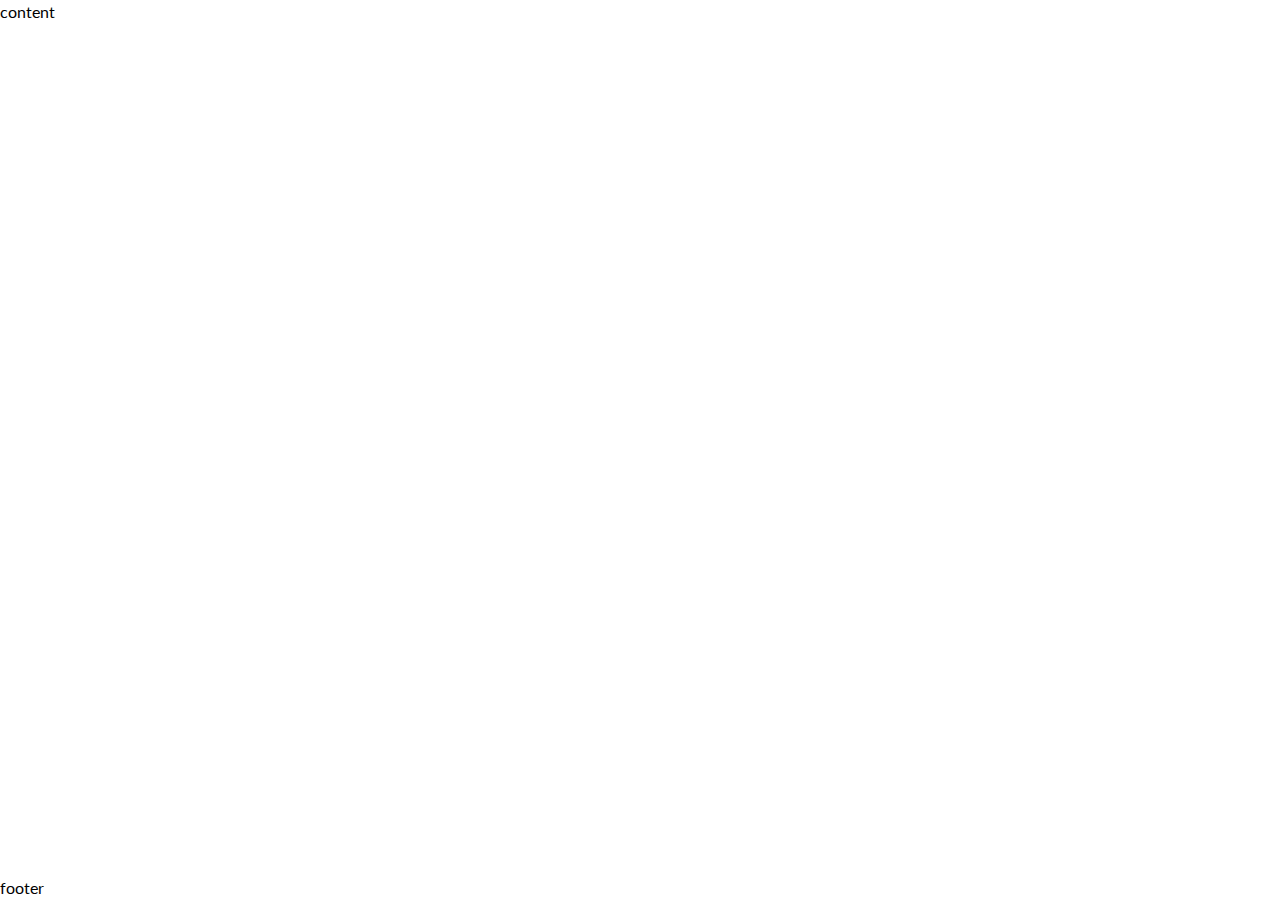
==== index.html @ 73feb109 "The basic structure of the project has been created" ====
<!DOCTYPE html>
<html lang="uk">

<head>
	<meta charset="UTF-8">
	<meta http-equiv="X-UA-Compatible" content="IE=edge">
	<meta name="viewport" content="width=device-width, initial-scale=1.0">
	<link rel="stylesheet" href="css/style.css">
	<title>MykhailoYakovenko</title>
</head>

<body>
	<div class="wrapper">
		<div class="content">
			content
		</div>
		<div class="footer">
			footer
		</div>
	</div>

	<script src="js/jquery-3.6.4.min.js"></script>
	<script src="js/app.js"></script>
</body>

</html>
---- css/style.css ----
@import url(fonts.css);

/* -- Base styles----------------------------- */
:root {
	--color-base-color-balck-50: #f3f3f3;
	--color-base-color-balck-100: #dddddd;
	--color-base-color-balck-200: #c6c6c6;
	--color-base-color-balck-300: #b0b0b0;
	--color-base-color-balck-400: #9b9b9b;
	--color-base-color-balck-500: #868686;
	--color-base-color-balck-600: #727272;
	--color-base-color-balck-700: #5e5e5e;
	--color-base-color-balck-900: #393939;
	--color-base-color-balck-800: #4b4b4b;
	--color-base-color-balck-source: #000000;
	--color-base-color-graphite-source: #252d38;
	--color-base-color-graphite-50: #f2f4f5;
	--color-base-color-graphite-100: #dadde2;
	--color-base-color-graphite-200: #c2c7cf;
	--color-base-color-graphite-300: #aab1bc;
	--color-base-color-graphite-400: #949ca8;
	--color-base-color-graphite-500: #7e8794;
	--color-base-color-graphite-600: #6a737f;
	--color-base-color-graphite-700: #575f6b;
	--color-base-color-graphite-800: #454c56;
	--color-base-color-graphite-900: #343a41;
	--color-base-color-light-orange-source: #e37119;
	--color-base-color-light-orange-50: #fff0e5;
	--color-base-color-light-orange-100: #ffd2b2;
	--color-base-color-light-orange-200: #ffb583;
	--color-base-color-light-orange-300: #f99959;
	--color-base-color-light-orange-400: #ea7f33;
	--color-base-color-light-orange-500: #d5670e;
	--color-base-color-light-orange-600: #bd5200;
	--color-base-color-light-orange-700: #a24000;
	--color-base-color-light-orange-800: #843100;
	--color-base-color-light-orange-900: #662500;
	--color-base-color-orange-source: #cb4c21;
	--color-base-color-orange-50: #ffefe8;
	--color-base-color-orange-100: #ffd0bb;
	--color-base-color-orange-200: #ffb192;
	--color-base-color-orange-300: #ff946d;
	--color-base-color-orange-400: #f2784d;
	--color-base-color-orange-500: #de5e33;
	--color-base-color-orange-600: #c6481e;
	--color-base-color-orange-700: #aa360e;
	--color-base-color-orange-800: #8c2806;
	--color-base-color-orange-900: #6b1e03;
	--color-base-color-white-source: #ffffff;
	--color-base-color-white-50: #f3f3f3;
	--color-base-color-white-100: #dddddd;
	--color-base-color-white-200: #c6c6c6;
	--color-base-color-white-300: #b0b0b0;
	--color-base-color-white-400: #9b9b9b;
	--color-base-color-white-500: #868686;
	--color-base-color-white-600: #727272;
	--color-base-color-white-700: #5e5e5e;
	--color-base-color-white-800: #4b4b4b;
	--color-base-color-white-900: #393939;
}

*,
*::before,
*::after {
	padding: 0;
	margin: 0;
	border: 0;
	box-sizing: border-box;
}

a {
	text-decoration: none;
}

ul,

ol,
li {
	list-style: none;
}

img {
	vertical-align: top;
}

h1,
h2,
h3,
h4,
h5,
h6 {
	font-size: inherit;
	font-weight: inherit;
}

html,
body {
	height: 100%;
	font-family: 'Lato', sans-serif;
	font-size: 16px;
	font-weight: 400;
	line-height: 24px;
}


.wrapper {
	min-height: 100%;
	overflow: hidden;
	display: flex;
	flex-direction: column;
}

.content {
	position: relative;
	flex: 1 1 auto;
	width: 100%;
	height: 100%;
}

.container {
	width: 100%;
	max-width: 1200px;
	padding: 0 42px;
	margin: 0 auto;
}

.logo {
	display: block;
	width: fit-content;
}
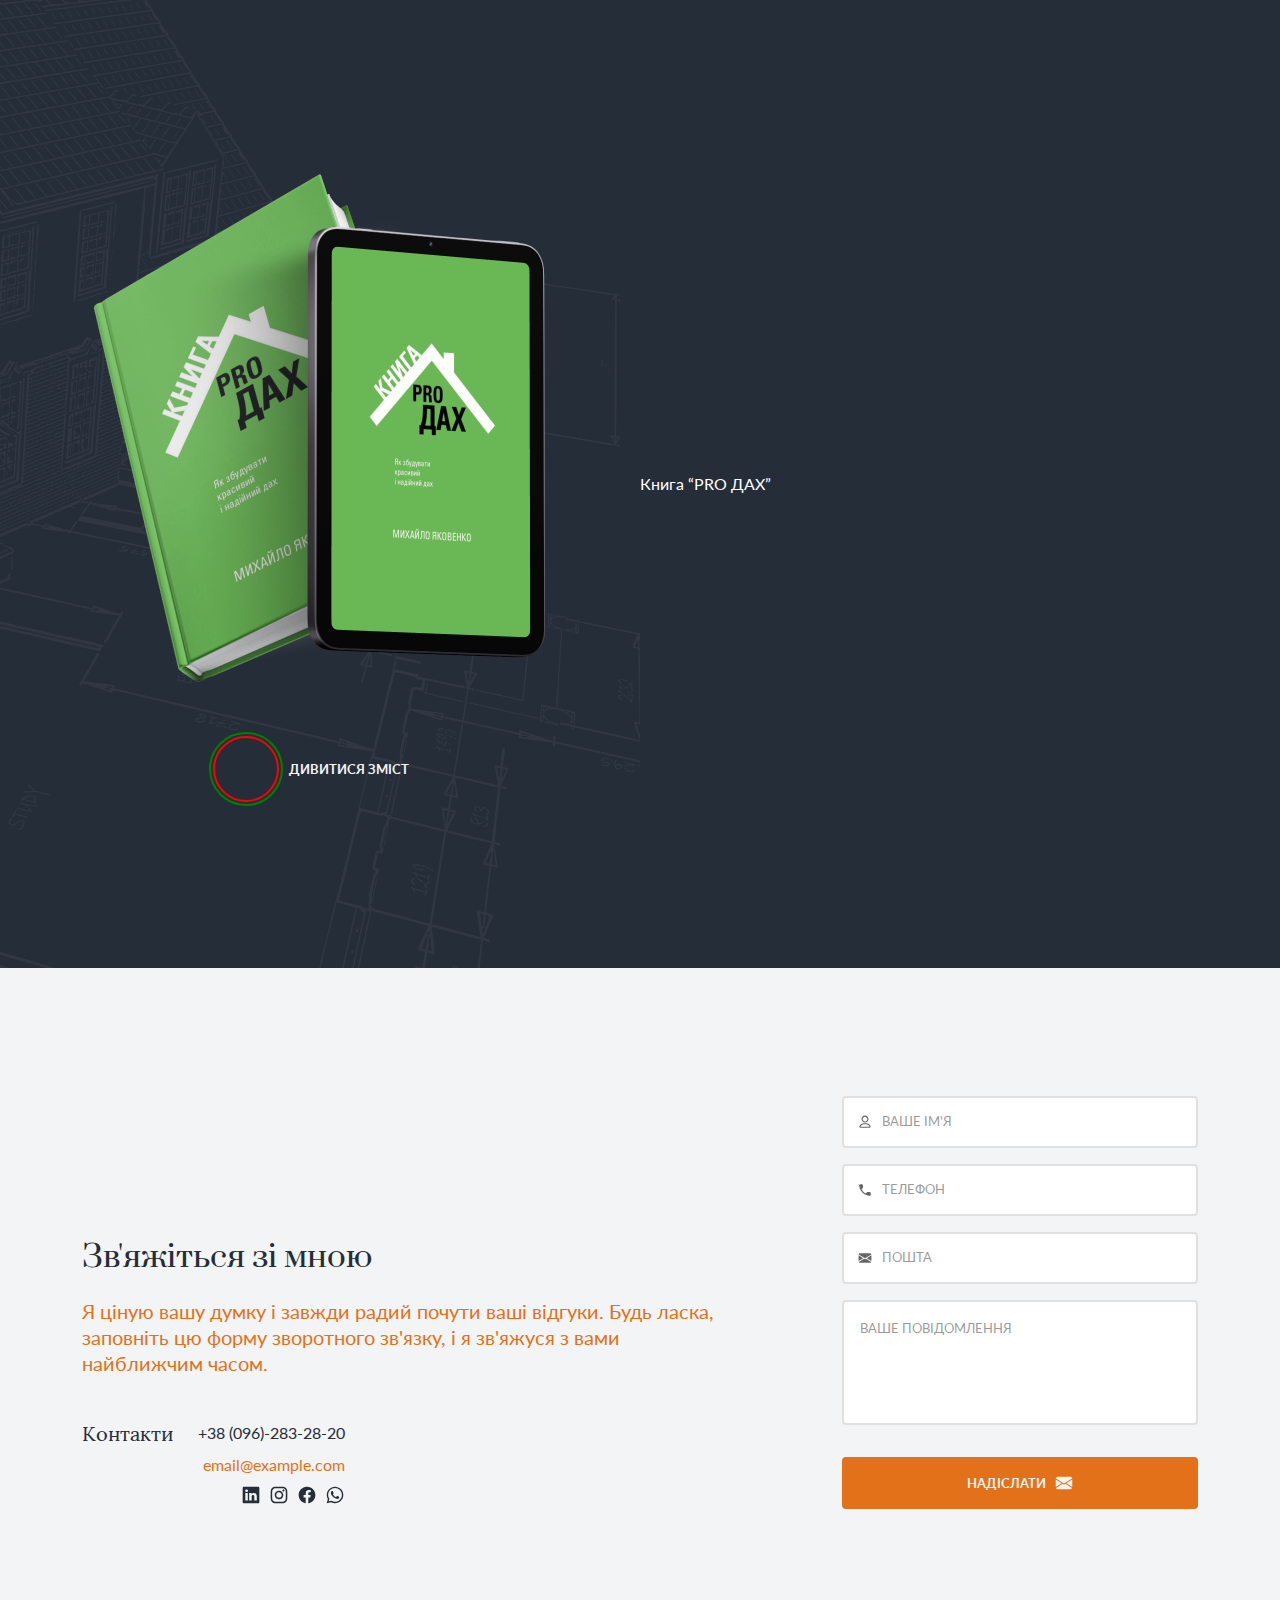
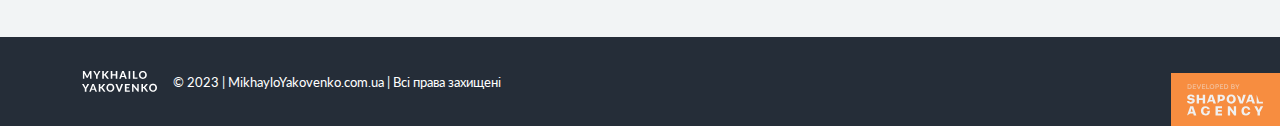
==== commit 8d474125: "update" ====
--- a/index.html
+++ b/index.html
@@ -12,14 +12,156 @@
 <body>
 	<div class="wrapper">
 		<div class="content">
-			content
+			<main>
+				<!-- <section class="section-showcase showcase">
+					<div class="showcase__container container">
+						<div class="showcase__left-column">
+							<div class="showcase__image-holder">
+								<img src="img/showcase-img.png" alt="image">
+							</div>
+							<a class="showcase__btn" href="#">
+								<lord-icon class="lord-icon-outline" src="https://cdn.lordicon.com/kipaqhoz.json" trigger="loop"
+									state="morph" delay="2000" colors="primary:#fff" style="width:30px;height:30px">
+								</lord-icon>
+								ДИВИТИСЯ ЗМІСТ
+							</a>
+							<img src="img/1221.gif" width="30" height="30" alt="">
+						</div>
+						<div class="showcase__right-column">2</div>
+					</div>
+				</section> -->
+				<section class="section-showcase showcase">
+					<div class="showcase__container">
+						<div class="showcase__left-column">
+							<div class="showcase__image-holder">
+								<img src="img/showcase-img.png" alt="image">
+							</div>
+							<script src="https://cdn.lordicon.com/bhenfmcm.js"></script>
+							<lord-icon src="https://cdn.lordicon.com/kipaqhoz.json" trigger="loop" colors="primary:#ffffff"
+								style="width:30px;height:30px">
+							</lord-icon>
+							<a class="showcase__btn" href="#">
+								<lord-icon class="lord-icon-outline" src="https://cdn.lordicon.com/kipaqhoz.json" trigger="loop"
+									state="morph" delay="2000" colors="primary:#fff" style="width:30px;height:30px">
+								</lord-icon>
+								ДИВИТИСЯ ЗМІСТ
+							</a>
+						</div>
+						<div class="showcase__right-column">Книга “PRO ДАХ”</div>
+					</div>
+				</section>
+				<section class="section-contacts contacts">
+					<div class="contacts__container container">
+						<div class="contacts__left-column">
+							<h2 class="contacts__title">Зв'яжіться зі мною</h2>
+							<p class="contacts__text">Я ціную вашу думку і завжди радий почути ваші відгуки. Будь ласка,
+								заповніть цю форму зворотного зв'язку, і я зв'яжуся з вами найближчим часом.</p>
+							<div class="contacts__footer contacts-footer">
+								<div class="contacts-footer__left-column">
+									<p>Контакти</p>
+								</div>
+								<div class="contacts-footer__right-column">
+									<a class="contacts-footer__phone" href="tel:+380962832820">+38 (096)-283-28-20</a>
+									<a class="contacts-footer__email" href="mailto:email@example.com">email@example.com</a>
+									<div class="contacts-footer__social social">
+										<div class="social__item">
+											<a href="#"><img src="img/icons/linkedin.svg" width="20" height="20" alt="icon"></a>
+										</div>
+										<div class="social__item">
+											<a href="#"><img src="img/icons/instagram.svg" width="20" height="20" alt="icon"></a>
+										</div>
+										<div class="social__item">
+											<a href="#"><img src="img/icons/facebook.svg" width="20" height="20" alt="icon"></a>
+										</div>
+										<div class="social__item">
+											<a href="#"><img src="img/icons/whatsapp.svg" width="20" height="20" alt="icon"></a>
+										</div>
+									</div>
+								</div>
+							</div>
+						</div>
+						<div class="contacts__right-column">
+							<form action="#">
+								<div class="input-holder input-holder--name">
+									<input type="text" placeholder="ВАШЕ ІМ'Я" id="firstName" name="firstName">
+								</div>
+								<div class="input-holder input-holder--phone">
+									<input type="tel" placeholder="ТЕЛЕФОН" id="phoneNumber" name="phoneNumber">
+								</div>
+								<div class="input-holder input-holder--email">
+									<input type="email" placeholder="ПОШТА" name="email">
+								</div>
+								<textarea placeholder="ВАШЕ ПОВІДОМЛЕННЯ"></textarea>
+								<button class="btn-full" type="submit">НАДІСЛАТИ</button>
+							</form>
+						</div>
+					</div>
+				</section>
+			</main>
 		</div>
-		<div class="footer">
-			footer
-		</div>
+		<!-- Footer section -->
+		<section class="section-footer footer">
+			<div class="footer__container container">
+				<div class="footer__logo">
+					<svg width="150" height="50" viewBox="0 0 150 50" fill="none" xmlns="http://www.w3.org/2000/svg">
+						<path
+							d="M18.9075 4.17082V19.662H16.0783V10.1495C16.0783 9.95021 16.0819 9.73669 16.089 9.50893C16.1033 9.28117 16.1246 9.04985 16.1531 8.81497L11.7225 17.2172C11.4805 17.6798 11.1068 17.9111 10.6015 17.9111H10.1531C9.90395 17.9111 9.68331 17.8542 9.49113 17.7403C9.29896 17.6193 9.14594 17.4449 9.03206 17.2172L4.58009 8.78294C4.60144 9.03206 4.61923 9.27405 4.63347 9.50893C4.6477 9.73669 4.65482 9.95021 4.65482 10.1495V19.662H1.82563V4.17082H4.2598C4.39503 4.17082 4.51603 4.17438 4.62279 4.1815C4.72955 4.18861 4.82208 4.20997 4.90037 4.24555C4.98578 4.27402 5.06052 4.32385 5.12457 4.39502C5.19575 4.45908 5.26336 4.5516 5.32742 4.6726L9.66195 12.936C9.79719 13.1851 9.92174 13.4413 10.0356 13.7047C10.1566 13.968 10.2705 14.2385 10.3773 14.5161C10.484 14.2314 10.5943 13.9538 10.7082 13.6833C10.8292 13.4129 10.9573 13.1531 11.0926 12.904L15.3951 4.6726C15.4591 4.5516 15.5267 4.45908 15.5979 4.39502C15.6691 4.32385 15.7438 4.27402 15.8221 4.24555C15.9075 4.20997 16.0001 4.18861 16.0997 4.1815C16.2065 4.17438 16.331 4.17082 16.4734 4.17082H18.9075Z"
+							fill="white" />
+						<path
+							d="M31.2742 13.7047V19.662H28.0714V13.7047L22.445 4.17082H25.2635C25.5411 4.17082 25.7618 4.23844 25.9255 4.37367C26.0963 4.50178 26.2315 4.66904 26.3312 4.87545L28.8721 9.75448C29.0429 10.0819 29.1959 10.3879 29.3312 10.6726C29.4735 10.9573 29.5981 11.242 29.7048 11.5267C29.8045 11.242 29.9184 10.9573 30.0465 10.6726C30.1817 10.3808 30.3312 10.0748 30.4949 9.75448L33.0145 4.87545C33.0999 4.70463 33.228 4.54449 33.3988 4.39502C33.5696 4.24555 33.7903 4.17082 34.0607 4.17082H36.9006L31.2742 13.7047Z"
+							fill="white" />
+						<path
+							d="M43.663 10.5659H44.2929C44.8195 10.5659 45.2003 10.4022 45.4352 10.0748L49.3534 4.83275C49.5384 4.58363 49.7413 4.41281 49.9619 4.32029C50.1826 4.22064 50.453 4.17082 50.7733 4.17082H53.5491L48.6167 10.5232C48.2964 10.936 47.9655 11.2314 47.6238 11.4093C47.8729 11.5089 48.0971 11.6406 48.2964 11.8043C48.4957 11.9609 48.6879 12.1709 48.8729 12.4342L53.9335 19.662H51.0829C50.8979 19.662 50.7377 19.6478 50.6025 19.6193C50.4744 19.5908 50.3605 19.5517 50.2608 19.5019C50.1612 19.452 50.0758 19.3915 50.0046 19.3204C49.9334 19.2421 49.8658 19.1531 49.8018 19.0535L45.8195 13.4805C45.6843 13.2883 45.5242 13.1531 45.3391 13.0748C45.1541 12.9894 44.8943 12.9467 44.5598 12.9467H43.663V19.662H40.4601V4.17082H43.663V10.5659Z"
+							fill="white" />
+						<path
+							d="M70.7124 4.17082V19.662H67.4882V12.9894H60.6661V19.662H57.4419V4.17082H60.6661V10.7474H67.4882V4.17082H70.7124Z"
+							fill="white" />
+						<path
+							d="M84.2699 13.7794L82.5937 9.03917C82.494 8.79006 82.3873 8.49825 82.2734 8.16372C82.1666 7.8292 82.0634 7.46621 81.9638 7.07475C81.8642 7.47333 81.7574 7.84344 81.6435 8.18508C81.5368 8.5196 81.4335 8.81142 81.3339 9.06053L79.6684 13.7794H84.2699ZM89.6507 19.662H87.1631C86.8855 19.662 86.6578 19.5979 86.4798 19.4698C86.309 19.3346 86.1809 19.1638 86.0955 18.9574L85.0492 16.0001H78.8784L77.8321 18.9574C77.7609 19.1353 77.6364 19.299 77.4585 19.4485C77.2805 19.5908 77.0563 19.662 76.7858 19.662H74.2769L80.3303 4.17082H83.6079L89.6507 19.662Z"
+							fill="white" />
+						<path d="M96.4439 19.662H93.2197V4.17082H96.4439V19.662Z" fill="white" />
+						<path d="M111.011 17.057V19.662H101.819V4.17082H105.022V17.057H111.011Z" fill="white" />
+						<path
+							d="M129.598 11.9111C129.598 13.0428 129.406 14.0926 129.022 15.0606C128.645 16.0285 128.107 16.8648 127.41 17.5695C126.719 18.2741 125.887 18.8293 124.912 19.235C123.937 19.6335 122.855 19.8328 121.666 19.8328C120.477 19.8328 119.396 19.6335 118.42 19.235C117.445 18.8293 116.609 18.2741 115.912 17.5695C115.214 16.8648 114.673 16.0285 114.289 15.0606C113.912 14.0926 113.723 13.0428 113.723 11.9111C113.723 10.7794 113.912 9.73313 114.289 8.77227C114.673 7.80429 115.214 6.96799 115.912 6.26336C116.609 5.55873 117.445 5.00712 118.42 4.60854C119.396 4.20285 120.477 4 121.666 4C122.855 4 123.937 4.20285 124.912 4.60854C125.887 5.00712 126.719 5.56229 127.41 6.27403C128.107 6.97866 128.645 7.81497 129.022 8.78294C129.406 9.7438 129.598 10.7865 129.598 11.9111ZM126.321 11.9111C126.321 11.0997 126.214 10.3737 126.001 9.73313C125.787 9.08544 125.477 8.53739 125.072 8.08899C124.673 7.63347 124.186 7.28827 123.609 7.0534C123.04 6.8114 122.392 6.69041 121.666 6.69041C120.94 6.69041 120.289 6.8114 119.712 7.0534C119.136 7.28827 118.645 7.63347 118.239 8.08899C117.84 8.53739 117.534 9.08544 117.321 9.73313C117.107 10.3737 117.001 11.0997 117.001 11.9111C117.001 12.7296 117.107 13.4627 117.321 14.1104C117.534 14.7509 117.84 15.2954 118.239 15.7438C118.645 16.1922 119.136 16.5374 119.712 16.7794C120.289 17.0143 120.94 17.1317 121.666 17.1317C122.392 17.1317 123.04 17.0143 123.609 16.7794C124.186 16.5374 124.673 16.1922 125.072 15.7438C125.477 15.2954 125.787 14.7509 126.001 14.1104C126.214 13.4627 126.321 12.7296 126.321 11.9111Z"
+							fill="white" />
+						<path
+							d="M8.82921 39.3276V45.2849H5.62635V39.3276L0 29.7937H2.81851C3.0961 29.7937 3.31674 29.8614 3.48044 29.9966C3.65126 30.1247 3.78649 30.292 3.88613 30.4984L6.42707 35.3774C6.59789 35.7048 6.75091 36.0108 6.88614 36.2956C7.02849 36.5802 7.15305 36.865 7.25981 37.1497C7.35946 36.865 7.47333 36.5802 7.60145 36.2956C7.73668 36.0037 7.88615 35.6977 8.04985 35.3774L10.5694 30.4984C10.6548 30.3275 10.783 30.1674 10.9538 30.0179C11.1246 29.8685 11.3452 29.7937 11.6157 29.7937H14.4556L8.82921 39.3276Z"
+							fill="white" />
+						<path
+							d="M24.5457 39.4023L22.8696 34.6621C22.7699 34.413 22.6632 34.1212 22.5493 33.7866C22.4425 33.4521 22.3393 33.0891 22.2397 32.6977C22.14 33.0962 22.0333 33.4664 21.9194 33.808C21.8126 34.1425 21.7094 34.4343 21.6098 34.6834L19.9443 39.4023H24.5457ZM29.9265 45.2849H27.439C27.1614 45.2849 26.9336 45.2209 26.7557 45.0928C26.5849 44.9575 26.4568 44.7867 26.3714 44.5803L25.3251 41.623H19.1543L18.108 44.5803C18.0368 44.7582 17.9123 44.9219 17.7343 45.0714C17.5564 45.2137 17.3322 45.2849 17.0617 45.2849H14.5528L20.6062 29.7937H23.8838L29.9265 45.2849Z"
+							fill="white" />
+						<path
+							d="M36.6984 36.1888H37.3283C37.855 36.1888 38.2358 36.0251 38.4707 35.6977L42.3888 30.4557C42.5739 30.2065 42.7767 30.0357 42.9974 29.9432C43.218 29.8436 43.4885 29.7937 43.8088 29.7937H46.5846L41.6522 36.1461C41.3319 36.5589 41.0009 36.8543 40.6593 37.0322C40.9084 37.1319 41.1326 37.2635 41.3319 37.4272C41.5312 37.5838 41.7233 37.7938 41.9084 38.0571L46.9689 45.2849H44.1184C43.9333 45.2849 43.7732 45.2707 43.6379 45.2422C43.5098 45.2137 43.3959 45.1746 43.2963 45.1248C43.1967 45.075 43.1112 45.0145 43.0401 44.9433C42.9689 44.865 42.9013 44.776 42.8372 44.6764L38.855 39.1034C38.7198 38.9112 38.5596 38.776 38.3746 38.6977C38.1895 38.6123 37.9297 38.5696 37.5952 38.5696H36.6984V45.2849H33.4956V29.7937H36.6984V36.1888Z"
+							fill="white" />
+						<path
+							d="M64.6947 37.534C64.6947 38.6657 64.5025 39.7155 64.1182 40.6835C63.741 41.6515 63.2036 42.4878 62.5061 43.1924C61.8157 43.897 60.983 44.4522 60.0079 44.8579C59.0328 45.2565 57.9509 45.4557 56.7623 45.4557C55.5737 45.4557 54.4918 45.2565 53.5167 44.8579C52.5417 44.4522 51.7054 43.897 51.0078 43.1924C50.3103 42.4878 49.7694 41.6515 49.3851 40.6835C49.0078 39.7155 48.8192 38.6657 48.8192 37.534C48.8192 36.4023 49.0078 35.356 49.3851 34.3952C49.7694 33.4272 50.3103 32.5909 51.0078 31.8863C51.7054 31.1816 52.5417 30.63 53.5167 30.2315C54.4918 29.8258 55.5737 29.6229 56.7623 29.6229C57.9509 29.6229 59.0328 29.8258 60.0079 30.2315C60.983 30.63 61.8157 31.1852 62.5061 31.8969C63.2036 32.6016 63.741 33.4379 64.1182 34.4059C64.5025 35.3667 64.6947 36.4094 64.6947 37.534ZM61.4171 37.534C61.4171 36.7226 61.3104 35.9966 61.0968 35.356C60.8833 34.7084 60.5737 34.1603 60.168 33.7119C59.7694 33.2564 59.2819 32.9112 58.7054 32.6763C58.136 32.4343 57.4883 32.3133 56.7623 32.3133C56.0363 32.3133 55.3851 32.4343 54.8086 32.6763C54.2321 32.9112 53.7409 33.2564 53.3353 33.7119C52.9367 34.1603 52.6306 34.7084 52.4171 35.356C52.2036 35.9966 52.0968 36.7226 52.0968 37.534C52.0968 38.3525 52.2036 39.0856 52.4171 39.7333C52.6306 40.3739 52.9367 40.9184 53.3353 41.3668C53.7409 41.8152 54.2321 42.1604 54.8086 42.4023C55.3851 42.6372 56.0363 42.7547 56.7623 42.7547C57.4883 42.7547 58.136 42.6372 58.7054 42.4023C59.2819 42.1604 59.7694 41.8152 60.168 41.3668C60.5737 40.9184 60.8833 40.3739 61.0968 39.7333C61.3104 39.0856 61.4171 38.3525 61.4171 37.534Z"
+							fill="white" />
+						<path
+							d="M82.1857 29.7937L75.9508 45.2849H73.0468L66.8119 29.7937H69.3956C69.6732 29.7937 69.8974 29.8614 70.0682 29.9966C70.2461 30.1247 70.3778 30.292 70.4632 30.4984L73.8155 39.4237C73.9436 39.7582 74.0682 40.1248 74.1892 40.5233C74.3173 40.9148 74.4347 41.3276 74.5415 41.7618C74.634 41.3276 74.7337 40.9148 74.8404 40.5233C74.9543 40.1248 75.0753 39.7582 75.2034 39.4237L78.5344 30.4984C78.6056 30.3204 78.7301 30.1603 78.9081 30.0179C79.0931 29.8685 79.3209 29.7937 79.5913 29.7937H82.1857Z"
+							fill="white" />
+						<path
+							d="M88.9789 32.3026V36.2849H94.1462V38.7084H88.9789V42.776H95.6195V45.2849H85.7547V29.7937H95.6195V32.3026H88.9789Z"
+							fill="white" />
+						<path
+							d="M113.421 29.7937V45.2849H111.767C111.517 45.2849 111.307 45.2458 111.137 45.1675C110.966 45.0821 110.799 44.9397 110.635 44.7404L102.916 34.9183C102.937 35.1674 102.952 35.413 102.959 35.655C102.973 35.897 102.98 36.1212 102.98 36.3276V45.2849H100.151V29.7937H101.838C101.973 29.7937 102.087 29.8009 102.179 29.8151C102.279 29.8222 102.368 29.8471 102.446 29.8898C102.525 29.9254 102.599 29.9752 102.67 30.0393C102.742 30.1033 102.82 30.1888 102.905 30.2955L110.678 40.1603C110.649 39.8899 110.628 39.6301 110.614 39.381C110.599 39.1247 110.592 38.8828 110.592 38.655V29.7937H113.421Z"
+							fill="white" />
+						<path
+							d="M122.004 36.1888H122.634C123.16 36.1888 123.541 36.0251 123.776 35.6977L127.694 30.4557C127.879 30.2065 128.082 30.0357 128.303 29.9432C128.523 29.8436 128.794 29.7937 129.114 29.7937H131.89L126.957 36.1461C126.637 36.5589 126.306 36.8543 125.965 37.0322C126.214 37.1319 126.438 37.2635 126.637 37.4272C126.836 37.5838 127.029 37.7938 127.214 38.0571L132.274 45.2849H129.424C129.239 45.2849 129.078 45.2707 128.943 45.2422C128.815 45.2137 128.701 45.1746 128.602 45.1248C128.502 45.075 128.417 45.0145 128.345 44.9433C128.274 44.865 128.207 44.776 128.143 44.6764L124.16 39.1034C124.025 38.9112 123.865 38.776 123.68 38.6977C123.495 38.6123 123.235 38.5696 122.9 38.5696H122.004V45.2849H118.801V29.7937H122.004V36.1888Z"
+							fill="white" />
+						<path
+							d="M150 37.534C150 38.6657 149.808 39.7155 149.423 40.6835C149.046 41.6515 148.509 42.4878 147.811 43.1924C147.121 43.897 146.288 44.4522 145.313 44.8579C144.338 45.2565 143.256 45.4557 142.068 45.4557C140.879 45.4557 139.797 45.2565 138.822 44.8579C137.847 44.4522 137.011 43.897 136.313 43.1924C135.616 42.4878 135.075 41.6515 134.69 40.6835C134.313 39.7155 134.124 38.6657 134.124 37.534C134.124 36.4023 134.313 35.356 134.69 34.3952C135.075 33.4272 135.616 32.5909 136.313 31.8863C137.011 31.1816 137.847 30.63 138.822 30.2315C139.797 29.8258 140.879 29.6229 142.068 29.6229C143.256 29.6229 144.338 29.8258 145.313 30.2315C146.288 30.63 147.121 31.1852 147.811 31.8969C148.509 32.6016 149.046 33.4379 149.423 34.4059C149.808 35.3667 150 36.4094 150 37.534ZM146.722 37.534C146.722 36.7226 146.616 35.9966 146.402 35.356C146.189 34.7084 145.879 34.1603 145.473 33.7119C145.075 33.2564 144.587 32.9112 144.011 32.6763C143.441 32.4343 142.794 32.3133 142.068 32.3133C141.342 32.3133 140.69 32.4343 140.114 32.6763C139.537 32.9112 139.046 33.2564 138.641 33.7119C138.242 34.1603 137.936 34.7084 137.722 35.356C137.509 35.9966 137.402 36.7226 137.402 37.534C137.402 38.3525 137.509 39.0856 137.722 39.7333C137.936 40.3739 138.242 40.9184 138.641 41.3668C139.046 41.8152 139.537 42.1604 140.114 42.4023C140.69 42.6372 141.342 42.7547 142.068 42.7547C142.794 42.7547 143.441 42.6372 144.011 42.4023C144.587 42.1604 145.075 41.8152 145.473 41.3668C145.879 40.9184 146.189 40.3739 146.402 39.7333C146.616 39.0856 146.722 38.3525 146.722 37.534Z"
+							fill="white" />
+					</svg>
+				</div>
+				<div class="footer__copyright">
+					<p>© 2023 | MikhayloYakovenko.com.ua | Всі права захищені</p>
+				</div>
+			</div>
+		</section>
 	</div>
 
 	<script src="js/jquery-3.6.4.min.js"></script>
+	<script src="https://cdn.lordicon.com/bhenfmcm.js"></script>
 	<script src="js/app.js"></script>
 </body>
 
--- a/css/style.css
+++ b/css/style.css
@@ -2,17 +2,17 @@
 
 /* -- Base styles----------------------------- */
 :root {
-	--color-base-color-balck-50: #f3f3f3;
-	--color-base-color-balck-100: #dddddd;
-	--color-base-color-balck-200: #c6c6c6;
-	--color-base-color-balck-300: #b0b0b0;
-	--color-base-color-balck-400: #9b9b9b;
-	--color-base-color-balck-500: #868686;
-	--color-base-color-balck-600: #727272;
-	--color-base-color-balck-700: #5e5e5e;
-	--color-base-color-balck-900: #393939;
-	--color-base-color-balck-800: #4b4b4b;
-	--color-base-color-balck-source: #000000;
+	--color-base-color-black-50: #f3f3f3;
+	--color-base-color-black-100: #dddddd;
+	--color-base-color-black-200: #c6c6c6;
+	--color-base-color-black-300: #b0b0b0;
+	--color-base-color-black-400: #9b9b9b;
+	--color-base-color-black-500: #868686;
+	--color-base-color-black-600: #727272;
+	--color-base-color-black-700: #5e5e5e;
+	--color-base-color-black-900: #393939;
+	--color-base-color-black-800: #4b4b4b;
+	--color-base-color-black-source: #000000;
 	--color-base-color-graphite-source: #252d38;
 	--color-base-color-graphite-50: #f2f4f5;
 	--color-base-color-graphite-100: #dadde2;
@@ -100,6 +100,7 @@
 	font-size: 16px;
 	font-weight: 400;
 	line-height: 24px;
+	color: var(--color-base-color-white-source);
 }
 
 
@@ -127,4 +128,613 @@
 .logo {
 	display: block;
 	width: fit-content;
-}+}
+
+/* -- Buttons styles----------------------------- */
+
+.btn-full {
+	font-family: 'Lato', sans-serif;
+	font-size: 13px;
+	line-height: 20px;
+	font-weight: 700;
+	position: relative;
+	display: flex;
+	width: fit-content;
+	align-items: center;
+	justify-content: center;
+	vertical-align: middle;
+	padding: 24px 32px;
+	color: var(--color-base-color-black-50);
+	border-radius: 4px;
+	text-transform: uppercase;
+	transition: background-color 0.3s ease 0s;
+}
+
+
+.btn-full:focus {
+	outline: 2px solid #5D9EFF;
+}
+
+.btn-full::after {
+	content: '';
+	position: static;
+	vertical-align: middle;
+	display: inline-block;
+	background-position: center;
+	background-repeat: no-repeat;
+	margin: 0px 0px 0px 8px;
+}
+
+.btn-full.blocked {
+	background-color: var(--color-base-color-black-600);
+	color: rgba(243, 243, 243, 0.25);
+	pointer-events: none;
+}
+
+.btn-full.blocked:focus {
+	outline: none;
+}
+
+.btn-full.blocked::after {
+	display: none;
+}
+
+
+.btn-outline {
+	position: relative;
+	font-family: 'Lato', sans-serif;
+	font-size: 13px;
+	line-height: 20px;
+	font-weight: 700;
+	display: flex;
+	align-items: center;
+	justify-content: center;
+	width: fit-content;
+	padding: 16px;
+	border-radius: 4px;
+	outline: 2px solid var(--color-base-color-white-300);
+	color: var(--color-base-color-graphite-900);
+	background-color: transparent;
+	transition: background-color 0.3s ease 0s;
+}
+
+.btn-outline:focus {
+	outline: 2px solid #5D9EFF;
+}
+
+.btn-outline::after {
+	content: '';
+	position: static;
+	vertical-align: middle;
+	display: inline-block;
+	background-position: center;
+	background-repeat: no-repeat;
+	margin: 0px 0px 0px 8px;
+}
+
+.btn-outline.blocked {
+	background-color: var(--color-base-color-black-700);
+	outline: 2px solid var(--color-base-color-black-700);
+}
+
+.btn-outline.blocked:focus {
+	outline: none;
+}
+
+.btn-outline.blocked:after {
+	display: none;
+}
+
+/* -- Inputs styles----------------------------- */
+input[type="text"],
+input[type="tel"],
+input[type="email"],
+textarea {
+	box-sizing: border-box;
+	background-color: var(--color-base-color-white-source);
+	border: 2px solid rgba(0, 0, 0, 0.12);
+	border-radius: 4px;
+	color: rgba(53, 50, 50, 0.5);
+	font-size: 13px;
+	line-height: 20px;
+	padding: 14px 16px 14px 38px;
+	transition: all 0.3s ease 0s;
+}
+
+input[type="text"]::placeholder,
+input[type="tel"]::placeholder,
+input[type="email"]::placeholder,
+textarea::placeholder {
+	font-family: 'Lato', sans-serif;
+	color: rgba(53, 50, 50, 0.5);
+	text-transform: uppercase;
+	font-size: 13px;
+	line-height: 20px;
+}
+
+
+
+input[type="text"]:hover,
+input[type="tel"]:hover,
+input[type="email"]:hover,
+textarea:hover {
+	border: 2px solid var(--color-base-color-white-300);
+}
+
+input[type="text"]:focus,
+input[type="tel"]:focus,
+input[type="email"]:focus,
+textarea:focus {
+	border: 2px solid var(--color-base-color-orange-source);
+	outline: none;
+}
+
+input[type="text"].disabled,
+input[type="tel"].disabled,
+input[type="email"].disabled,
+textarea.disabled {
+	pointer-events: none;
+	border: 2px solid transparent;
+	color: rgba(0, 0, 0, 0.12);
+	background-color: #FAFAFA;
+}
+
+textarea {
+	resize: none;
+	padding: 16px;
+}
+
+.input-holder {
+	position: relative;
+}
+
+.input-holder::before {
+	content: '';
+	position: absolute;
+	top: 50%;
+	left: 16px;
+	transform: translateY(-50%);
+	background-position: center;
+	background-repeat: no-repeat;
+	width: 14px;
+	height: 14px;
+	background-size: 14px 14px;
+}
+
+@media(min-width: 1920px) {
+	.showcase__left-column::before {
+		right: unset;
+		left: 0;
+	}
+}
+
+/* -- Showcase styles----------------------------- */
+.showcase {
+	/* padding: 128px 0px; */
+	/* background-image: url('../img/showcase-bg-img.jpg'); */
+	/* background-repeat: no-repeat; */
+	/* background-size: cover; */
+	/* height: 968px; */
+	background-color: var(--color-base-color-graphite-source);
+}
+
+.showcase__container {
+	display: flex;
+	flex-direction: row;
+
+}
+
+.showcase__left-column,
+.showcase__right-column {
+	width: 50%;
+	display: flex;
+	align-items: center;
+	padding: 128px 0px;
+}
+
+.showcase__left-column {
+	position: relative;
+	display: flex;
+	flex-direction: column;
+	align-items: center;
+	justify-content: center;
+	row-gap: 16px;
+}
+
+.showcase__left-column::before {
+	content: '';
+	position: absolute;
+	top: 0;
+	right: 0;
+	background-image: url('../img/test.png');
+	background-position: center;
+	background-repeat: no-repeat;
+	width: 948px;
+	height: 968px;
+}
+
+/* .showcase__container {
+	display: flex;
+	flex-direction: row;
+	column-gap: 119px;
+	justify-content: space-between;
+} */
+
+/* .showcase__left-column {
+	flex-shrink: 0;
+	width: 450px;
+	position: relative;
+	z-index: 1;
+	display: flex;
+	flex-direction: column;
+	row-gap: 16px;
+} */
+
+/* .showcase__left-column::before {
+	content: '';
+	position: absolute;
+	top: 50%;
+	transform: translateY(-50%);
+	right: 0;
+	background-image: url('../img/showcase-bg-img.svg');
+	background-repeat: no-repeat;
+	width: 50vw;
+	height: calc(100% + 256px);
+	background-size: cover;
+	z-index: -1;
+} */
+
+/* .showcase__right-column {
+	width: calc(100% - 450px);
+}
+
+.showcase__image-holder img {
+	width: 100%;
+	height: 100%;
+	object-fit: cover;
+} */
+.showcase__image-holder {
+	margin-left: auto;
+	margin-right: 95px;
+	position: relative;
+	z-index: 5;
+}
+
+.showcase__right-column {
+	height: 968px;
+}
+
+.showcase__btn {
+	display: flex;
+	align-items: center;
+	font-size: 13px;
+	font-weight: 700;
+	line-height: 20px;
+	color: var(--color-base-color-black-50);
+	text-transform: uppercase;
+	padding: 10px 0px;
+	column-gap: 28px;
+	max-width: 196px;
+}
+
+.lord-icon-outline {
+	position: relative;
+}
+
+.lord-icon-outline::before {
+	content: '';
+	position: absolute;
+	top: 50%;
+	left: 50%;
+	transform: translate(-50%, -50%);
+	width: 62px;
+	height: 62px;
+	border-radius: 50%;
+	outline: 2px solid red;
+}
+
+.lord-icon-outline::after {
+	content: '';
+	position: absolute;
+	top: 50%;
+	left: 50%;
+	transform: translate(-50%, -50%);
+	width: 70px;
+	height: 70px;
+	border-radius: 50%;
+	outline: 2px solid green;
+}
+
+/* -- Contacts styles----------------------------- */
+.contacts {
+	padding: 128px 0px;
+	background-color: var(--color-base-color-graphite-50);
+}
+
+.contacts__container {
+	display: flex;
+	flex-direction: row;
+	justify-content: space-between;
+	column-gap: 119px;
+}
+
+.contacts__left-column {
+	width: calc(100% - 356px);
+	display: flex;
+	flex-direction: column;
+	justify-content: end;
+}
+
+.contacts__right-column {
+	width: 356px;
+	flex-shrink: 0;
+}
+
+.contacts__title {
+	font-family: 'Prata', sans-serif;
+	font-weight: 400;
+	font-size: 31px;
+	line-height: 34px;
+	color: var(--color-base-color-graphite-source);
+	margin: 0px 0px 24px 0px;
+}
+
+.contacts__text {
+	color: var(--color-base-color-light-orange-source);
+	font-size: 20px;
+	line-height: 26px;
+	margin: 0px 0px 45px 0px;
+}
+
+.contacts-footer {
+	max-width: 267px;
+	display: flex;
+	flex-direction: row;
+	column-gap: 24px;
+}
+
+.contacts-footer p {
+	font-family: 'Lora', sans-serif;
+	font-size: 20px;
+	line-height: 26px;
+	color: var(--color-base-color-graphite-source);
+}
+
+.contacts-footer a {
+	font-size: 16px;
+	line-height: 24px;
+}
+
+.contacts-footer__right-column {
+	display: flex;
+	flex-direction: column;
+	row-gap: 8px;
+	text-align: right;
+}
+
+.contacts-footer__email {
+	color: var(--color-base-color-light-orange-source);
+}
+
+.contacts-footer__phone {
+	color: var(--color-base-color-graphite-source);
+}
+
+.social {
+	display: flex;
+	flex-direction: row;
+	column-gap: 8px;
+	justify-content: end;
+}
+
+.contacts input,
+.contacts textarea {
+	width: 100%;
+}
+
+.contacts form {
+	display: flex;
+	flex-direction: column;
+	row-gap: 16px;
+}
+
+.contacts form button {
+	width: 100%;
+	background-color: var(--color-base-color-light-orange-source);
+	font-weight: 700;
+	margin: 16px 0px 0px 0px;
+	padding: 16px;
+}
+
+.contacts button:hover {
+	background-color: var(--color-base-color-light-orange-400);
+}
+
+.contacts button:active {
+	background-color: var(--color-base-color-light-orange-300);
+	outline: none;
+}
+
+.contacts button::after {
+	background-image: url('../img/icons/letter-white.svg');
+	width: 20px;
+	height: 20px;
+}
+
+.input-holder--name::before {
+	background-image: url('../img/icons/user.svg');
+}
+
+.input-holder--phone::before {
+	background-image: url('../img/icons/phone.svg');
+}
+
+.input-holder--email::before {
+	background-image: url('../img/icons/letter-black.svg');
+}
+
+.contacts textarea {
+	height: 125px;
+}
+
+
+
+/* -- Footer styles----------------------------- */
+
+.footer {
+	position: relative;
+	padding: 32px 0;
+	background-color: var(--color-base-color-graphite-source);
+}
+
+.footer::after {
+	content: '';
+	position: absolute;
+	right: 0;
+	bottom: 0;
+	background-image: url('../img/icons/shapoval-agency.svg');
+	background-position: center;
+	background-repeat: no-repeat;
+	width: 109px;
+	height: 53px;
+}
+
+.footer__container {
+	display: flex;
+	flex-direction: row;
+	align-items: center;
+	column-gap: 16px;
+}
+
+.footer__logo {
+	width: 75px;
+	height: 25px;
+}
+
+.footer__logo svg {
+	width: 75px;
+	height: 25px;
+}
+
+.footer__copyright p {
+	font-size: 13px;
+	line-height: 20px;
+	color: var(--color-base-color-white-source);
+}
+
+/* -- RESPONSIVE----------------------------- */
+
+@media(max-width: 1199px) {
+
+	/* -- Base styles----------------------------- */
+	.container {
+		max-width: 100%;
+		padding: 0px 64px;
+	}
+
+	/* -- Buttons styles----------------------------- */
+	.btn-full {
+		padding: 16px;
+	}
+
+	/* -- Contacts styles----------------------------- */
+	.contacts__container {
+		column-gap: 16px;
+	}
+
+	.contacts__title {
+		font-size: 20px;
+		line-height: 22px;
+	}
+
+	.contacts__text {
+		font-size: 13px;
+		line-height: 17px;
+	}
+
+	.contacts__left-column {
+		width: 50%;
+	}
+
+	.contacts__right-column {
+		width: 50%;
+	}
+
+	.contacts-footer {
+		flex-direction: column;
+		column-gap: 0px;
+		row-gap: 24px;
+		align-items: start;
+	}
+
+	.contacts form {
+		row-gap: 8px;
+	}
+
+	.contacts form button {
+		margin: 8px 0px 0px 0px;
+	}
+
+	/* -- Footer styles----------------------------- */
+	.footer {
+		padding: 16px 0px;
+	}
+
+	.footer::after {
+		right: 16px;
+	}
+
+	.footer__copyright p {
+		font-size: 10px;
+		line-height: 15px;
+	}
+}
+
+/* max-width 1199px */
+
+@media(max-width: 767px) {}
+
+/* max-width 767px */
+
+@media(max-width: 575px) {
+
+	/* -- Base styles----------------------------- */
+	.container {
+		padding: 0px 16px;
+	}
+
+	/* -- Contacts styles----------------------------- */
+	.contacts__container {
+		flex-direction: column;
+		row-gap: 32px;
+	}
+
+	.contacts__left-column {
+		width: 100%;
+	}
+
+	.contacts__right-column {
+		width: 100%;
+	}
+
+	/* -- Footer styles----------------------------- */
+
+	.footer__container {
+		flex-direction: column;
+		column-gap: 0px;
+		row-gap: 16px;
+		align-items: start;
+	}
+
+	.footer__copyright {
+		max-width: 132px;
+	}
+
+	.contacts-footer {
+		flex-direction: row;
+		row-gap: 0px;
+		column-gap: 24px;
+	}
+}
+
+/* max-width 575px */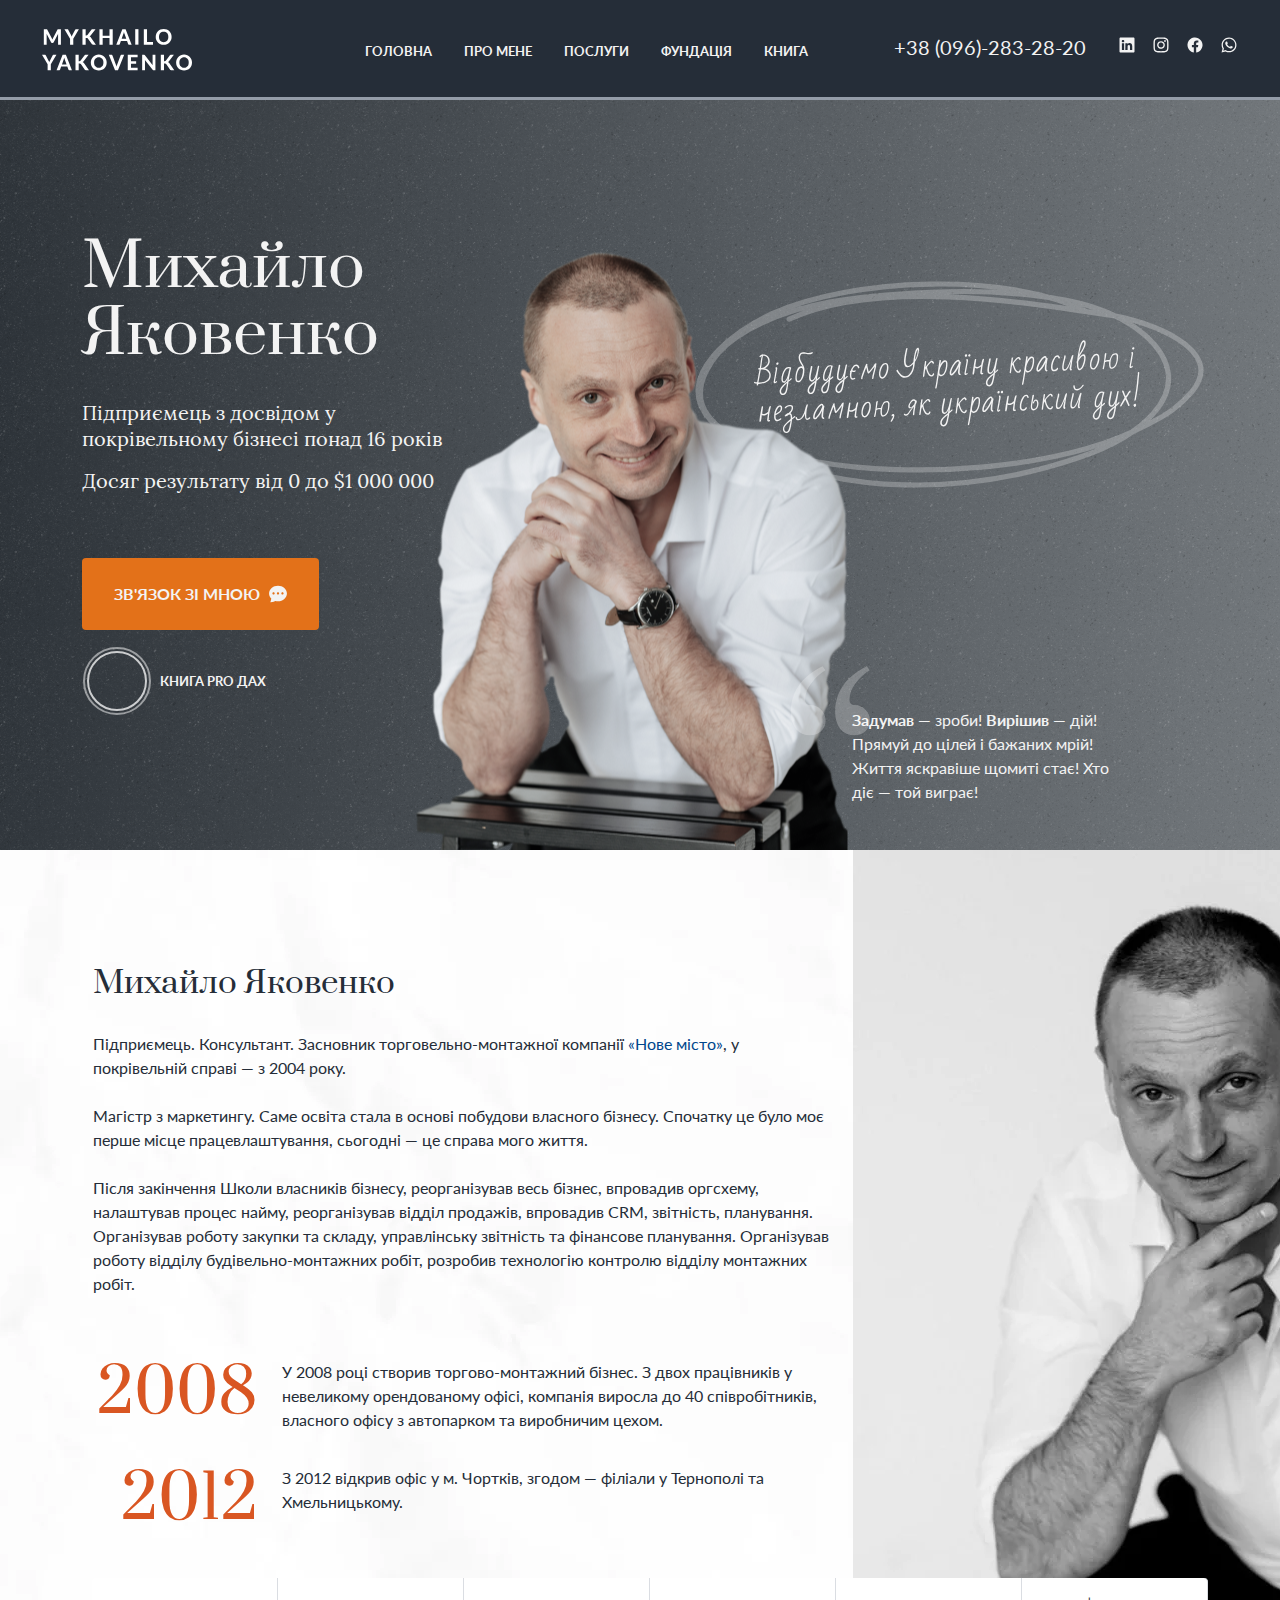
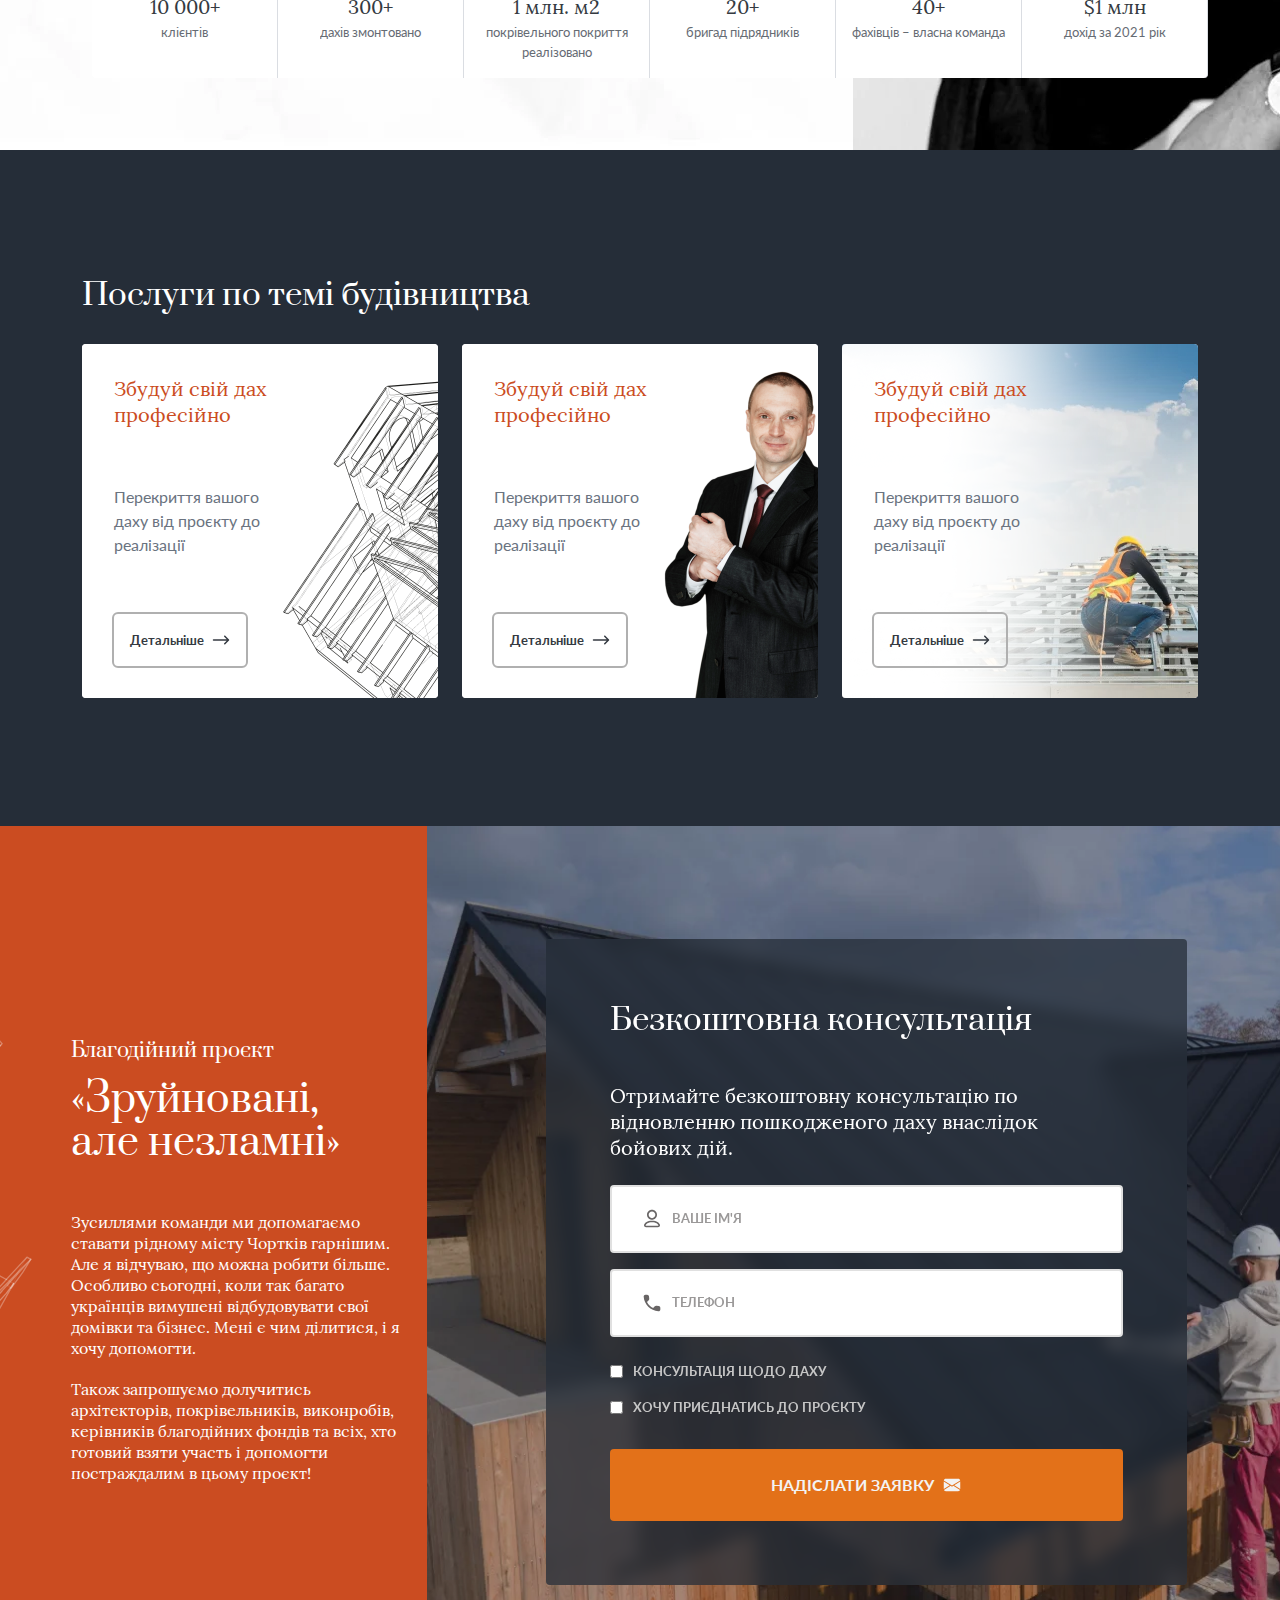
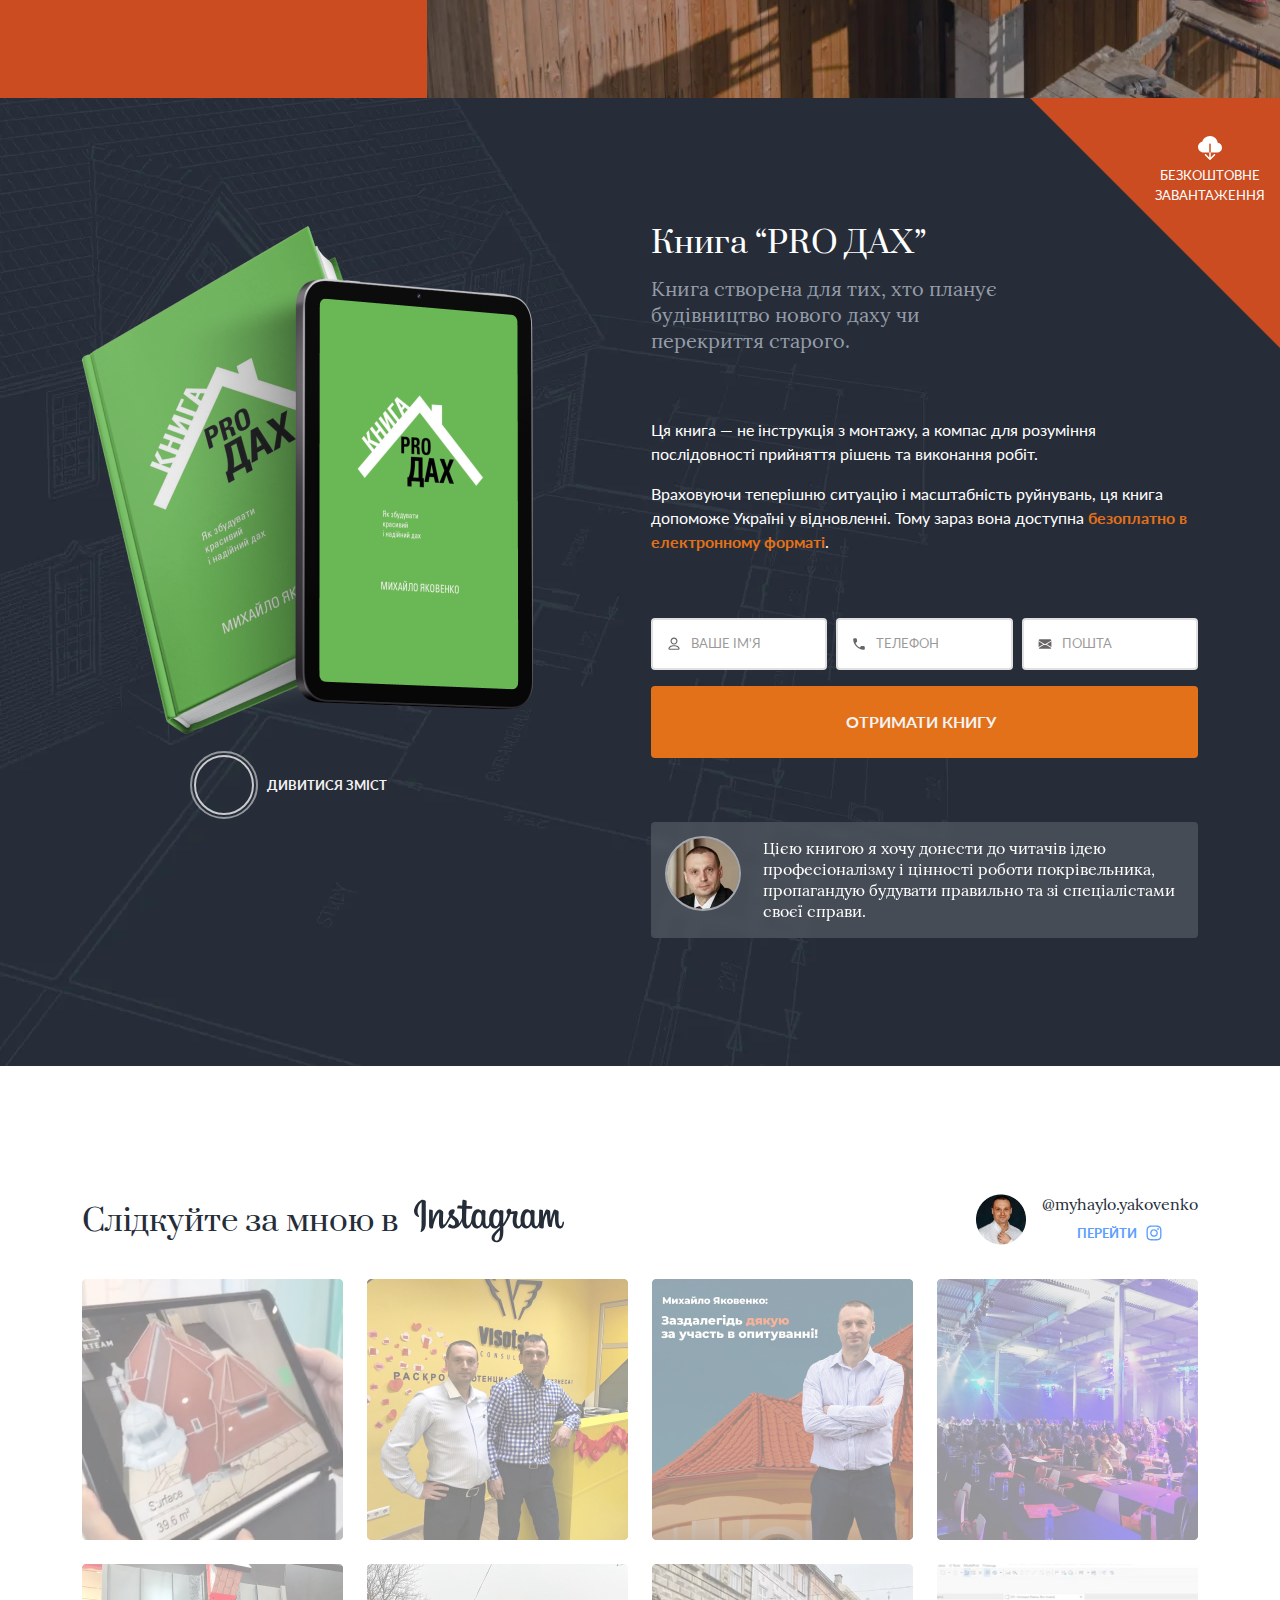
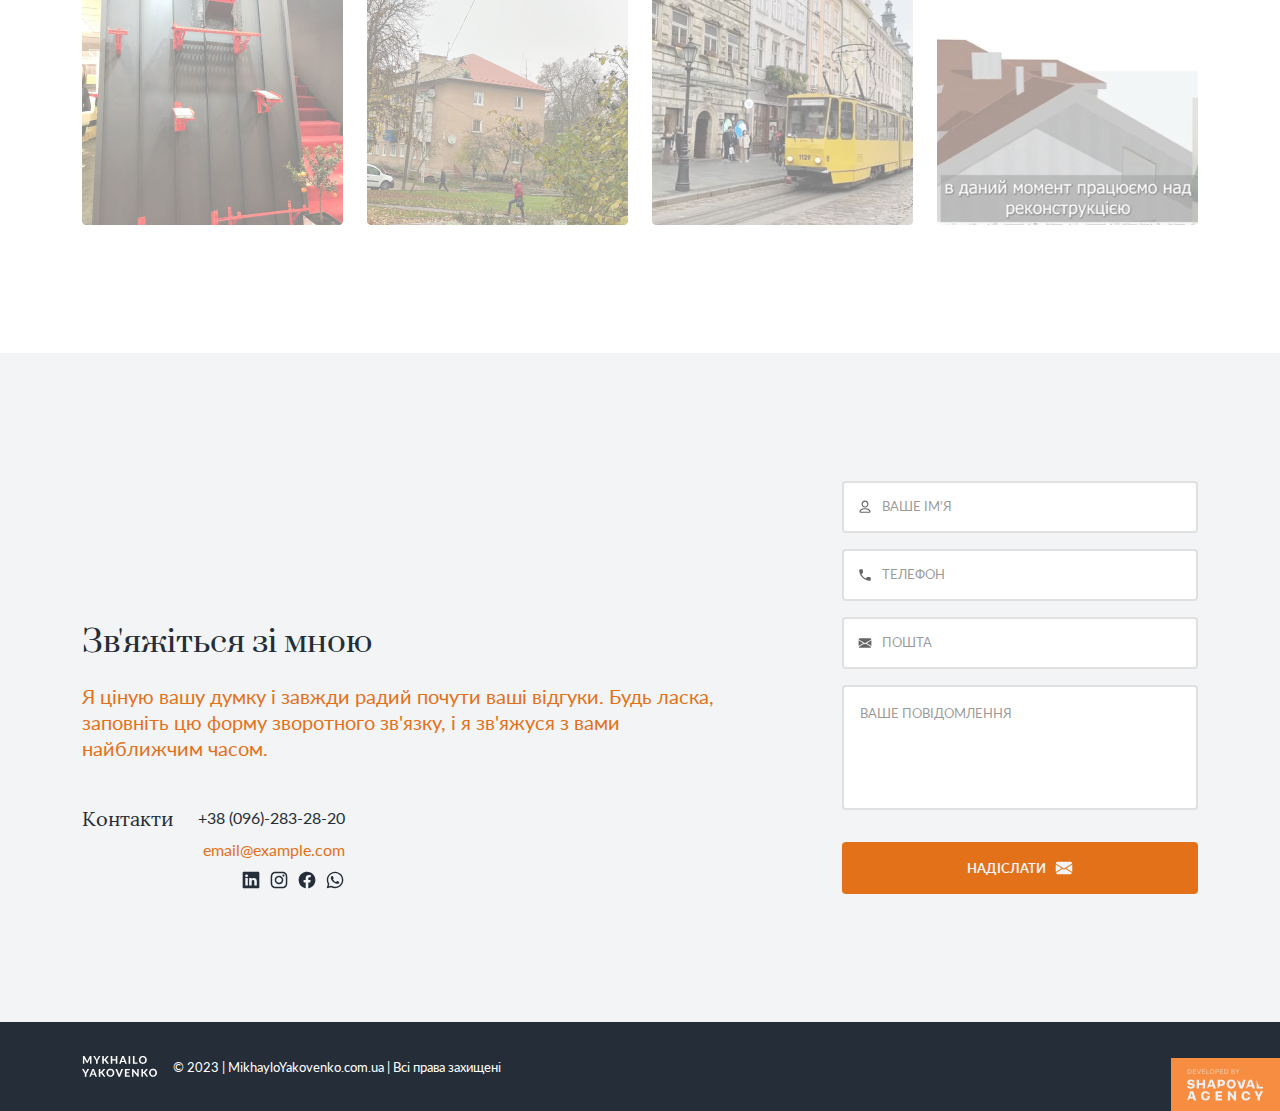
==== commit 1c63abdf: "update" ====
--- a/index.html
+++ b/index.html
@@ -5,102 +5,510 @@
 	<meta charset="UTF-8">
 	<meta http-equiv="X-UA-Compatible" content="IE=edge">
 	<meta name="viewport" content="width=device-width, initial-scale=1.0">
+	<link rel="icon" type="image/svg" href="img/favico.svg">
+	<link rel="stylesheet" href="css/slick.css">
 	<link rel="stylesheet" href="css/style.css">
 	<title>MykhailoYakovenko</title>
 </head>
 
 <body>
 	<div class="wrapper">
-		<div class="content">
-			<main>
-				<!-- <section class="section-showcase showcase">
-					<div class="showcase__container container">
-						<div class="showcase__left-column">
-							<div class="showcase__image-holder">
-								<img src="img/showcase-img.png" alt="image">
-							</div>
-							<a class="showcase__btn" href="#">
+		<main class="content">
+			<header class="header">
+				<div class="header__container container">
+					<a href="/" class="header__logo">
+						<img src="img/logo.svg" alt="logo">
+					</a>
+					<div class="header__burger">
+						<span></span>
+						<span></span>
+					</div>
+					<nav class="header__menu">
+						<ul class="header__list">
+							<li>
+								<a class="header__link scroll-to" href="#section-hero">ГОЛОВНА</a>
+							</li>
+							<li>
+								<a class="header__link scroll-to" href="#section-about">ПРО МЕНЕ</a>
+							</li>
+							<li>
+								<a class="header__link scroll-to" href="#section-services">ПОСЛУГИ</a>
+							</li>
+							<li>
+								<a class="header__link scroll-to" href="#section-cta">ФУНДАЦІЯ</a>
+							</li>
+							<li>
+								<a class="header__link scroll-to" href="#section-showcase">КНИГА</a>
+							</li>
+						</ul>
+						<div class="header__burger">
+							<span></span>
+							<span></span>
+						</div>
+						<div class="header-menu__footer">
+							<div class="header-menu__footer-top-column">
+								<h3>Зв'яжіться зі мною</h3>
+								<p>Я ціную вашу думку і завжди радий почути ваші відгуки. Будь ласка, заповніть цю форму
+									зворотного зв'язку, і я зв'яжуся з вами найближчим часом.</p>
+							</div>
+							<div class="header-menu__footer-bottom-column">
+								<div class="header-menu__footer-item">
+									<p>Контакти</p>
+								</div>
+								<div class="header-menu__footer-item">
+									<a class="header-menu__phone" href="tel:+380962832820">+38 (096)-283-28-20</a>
+									<a class="header-menu__email" href="mailto:email@example.com">email@example.com</a>
+									<ul class="header__social social">
+										<li class="social__item social__item--linkedin"><a href="#"><img
+													src="img/icons/linkedin-white.svg" width="18" height="18" alt="icon"></a></li>
+										<li class="social__item social__item--instagram"><a href="#"><img
+													src="img/icons/instagram-white.svg" width="18" height="18" alt="icon"></a></li>
+										<li class="social__item social__item--facebook"><a href="#"><img
+													src="img/icons/facebook-white.svg" width="18" height="18" alt="icon"></a></li>
+										<li class="social__item social__item--whatsapp"><a href="#"><img
+													src="img/icons/whatsapp-white.svg" width="18" height="18" alt="icon"></a></li>
+									</ul>
+								</div>
+							</div>
+						</div>
+					</nav>
+					<div class="overlay"></div>
+					<ul class="header__social social">
+						<li class="social__item social__item--phone"><a href="tel:+380962832820">+38 (096)-283-28-20</a>
+						</li>
+						<li class="social__item social__item--linkedin"><a href="#"></a></li>
+						<li class="social__item social__item--instagram"><a href="#"></a></li>
+						<li class="social__item social__item--facebook"><a href="#"></a></li>
+						<li class="social__item social__item--whatsapp"><a href="#"></a></li>
+					</ul>
+				</div>
+			</header>
+			<section class="section-hero hero" id="section-hero">
+				<div class="hero__container container">
+					<div class="hero__text-holder">
+						<h1 class="hero__title">Михайло
+							Яковенко</h1>
+						<p class="hero__text">Підприємець з досвідом у покрівельному бізнесі понад<br> 16 років</p>
+						<p class="hero__text">Досяг результату<br> від 0 до $1 000 000</p>
+						<div class="hero__buttons">
+							<a class="btn-full" href="#">ЗВ'ЯЗОК ЗІ МНОЮ</a>
+							<a class="btn-gif" href="#">
 								<lord-icon class="lord-icon-outline" src="https://cdn.lordicon.com/kipaqhoz.json" trigger="loop"
 									state="morph" delay="2000" colors="primary:#fff" style="width:30px;height:30px">
 								</lord-icon>
-								ДИВИТИСЯ ЗМІСТ
+								КНИГА PRO ДАХ
 							</a>
-							<img src="img/1221.gif" width="30" height="30" alt="">
-						</div>
-						<div class="showcase__right-column">2</div>
-					</div>
-				</section> -->
-				<section class="section-showcase showcase">
-					<div class="showcase__container">
-						<div class="showcase__left-column">
-							<div class="showcase__image-holder">
-								<img src="img/showcase-img.png" alt="image">
-							</div>
-							<script src="https://cdn.lordicon.com/bhenfmcm.js"></script>
-							<lord-icon src="https://cdn.lordicon.com/kipaqhoz.json" trigger="loop" colors="primary:#ffffff"
-								style="width:30px;height:30px">
+						</div>
+					</div>
+					<div class="hero__content-holder">
+						<div class="hero__image-holder">
+							<picture>
+								<source srcset="img/hero-quote.svg" media="(min-width:1200px)">
+								<img src="img/hero-quote-1199.svg" alt="image">
+							</picture>
+						</div>
+						<div class="hero__text-quotes">
+							<p><b>Задумав</b> — зроби! <b>Вирішив</b> — дій! Прямуй до цілей і бажаних мрій! Життя яскравіше
+								щомиті стає!
+								Хто діє — той виграє!</p>
+						</div>
+					</div>
+				</div>
+			</section>
+			<section class="section-about about" id="section-about">
+				<div class="about__left-column">
+					<div class="about__inner">
+						<h2 class="about__title">Михайло Яковенко</h2>
+						<p class="about__text">Підприємець. Консультант. Засновник торговельно-монтажної компанії
+							<span>«Нове
+								місто»</span>, у покрівельній справі — з 2004 року.
+						</p>
+						<p class="about__text">Магістр з маркетингу. Саме освіта стала в основі побудови власного бізнесу.
+							Спочатку це було моє перше місце працевлаштування, сьогодні — це справа мого життя.</p>
+						<p class="about__text">Після закінчення Школи власників бізнесу, реорганізував весь бізнес,
+							впровадив
+							оргсхему, налаштував процес найму, реорганізував відділ продажів, впровадив CRM, звітність,
+							планування. Організував роботу закупки та складу, управлінську звітність та фінансове
+							планування.
+							Організував роботу відділу будівельно-монтажних робіт, розробив технологію контролю відділу
+							монтажних робіт.</p>
+						<div class="factoid-box">
+							<div class="factoid-box__left-column"><span>2008</span></div>
+							<div class="factoid-box__right-column">
+								<p>У 2008 році створив торгово-монтажний бізнес. З двох працівників у невеликому орендованому
+									офісі, компанія виросла до 40 співробітників, власного офісу з автопарком та виробничим
+									цехом.</p>
+							</div>
+						</div>
+						<div class="factoid-box">
+							<div class="factoid-box__left-column"><span>2012</span></div>
+							<div class="factoid-box__right-column">
+								<p>З 2012 відкрив офіс у м. Чортків, згодом — філіали у Тернополі та Хмельницькому.</p>
+							</div>
+						</div>
+					</div>
+					<div class="factoid-line">
+						<div class="factoid-line__inner">
+							<div class="factoid-line__item">
+								<div class="factoid-line__text-holder">
+									<span class="factoid-line__numbers">10 000+</span>
+									<span class="factoid-line__text">клієнтів</span>
+								</div>
+							</div>
+							<div class="factoid-line__item">
+								<div class="factoid-line__text-holder">
+									<span class="factoid-line__numbers">300+</span>
+									<span class="factoid-line__text">дахів змонтовано</span>
+								</div>
+							</div>
+							<div class="factoid-line__item">
+								<div class="factoid-line__text-holder">
+									<span class="factoid-line__numbers">1 млн. м2</span>
+									<span class="factoid-line__text">покрівельного покриття реалізовано</span>
+								</div>
+							</div>
+							<div class="factoid-line__item">
+								<div class="factoid-line__text-holder">
+									<span class="factoid-line__numbers">20+</span>
+									<span class="factoid-line__text">бригад
+										підрядників</span>
+								</div>
+							</div>
+							<div class="factoid-line__item">
+								<div class="factoid-line__text-holder">
+									<span class="factoid-line__numbers">40+</span>
+									<span class="factoid-line__text">фахівців – власна команда</span>
+								</div>
+							</div>
+							<div class="factoid-line__item">
+								<div class="factoid-line__text-holder">
+									<span class="factoid-line__numbers">$1 млн</span>
+									<span class="factoid-line__text">дохід за 2021 рік</span>
+								</div>
+							</div>
+						</div>
+					</div>
+				</div>
+				<div class="about__right-column">
+					<div class="factoid-line">
+						<div class="factoid-line__inner">
+							<div class="factoid-line__item">
+								<div class="factoid-line__text-holder">
+									<span class="factoid-line__numbers">10 000+</span>
+									<span class="factoid-line__text">клієнтів</span>
+								</div>
+							</div>
+							<div class="factoid-line__item">
+								<div class="factoid-line__text-holder">
+									<span class="factoid-line__numbers">300+</span>
+									<span class="factoid-line__text">дахів змонтовано</span>
+								</div>
+							</div>
+							<div class="factoid-line__item">
+								<div class="factoid-line__text-holder">
+									<span class="factoid-line__numbers">1 млн. м2</span>
+									<span class="factoid-line__text">покрівельного покриття реалізовано</span>
+								</div>
+							</div>
+							<div class="factoid-line__item">
+								<div class="factoid-line__text-holder">
+									<span class="factoid-line__numbers">20+</span>
+									<span class="factoid-line__text">бригад
+										підрядників</span>
+								</div>
+							</div>
+							<div class="factoid-line__item">
+								<div class="factoid-line__text-holder">
+									<span class="factoid-line__numbers">40+</span>
+									<span class="factoid-line__text">фахівців – власна команда</span>
+								</div>
+							</div>
+							<div class="factoid-line__item">
+								<div class="factoid-line__text-holder">
+									<span class="factoid-line__numbers">$1 млн</span>
+									<span class="factoid-line__text">дохід за 2021 рік</span>
+								</div>
+							</div>
+						</div>
+					</div>
+					<div class="about__image-holder">
+						<picture>
+							<source srcset="img/about-img.webp" media="(min-width:1200px)">
+							<source srcset="img/about-img-tablet.webp" media="(min-width:768px)">
+							<img src="img/about-img-mobile.webp" alt="image">
+						</picture>
+					</div>
+				</div>
+			</section>
+			<section class="section-services services" id="section-services">
+				<div class="services__container container">
+					<h2 class="services__title">Послуги по темі будівництва </h2>
+					<div class="services__slider services-slick">
+						<div class="services__slide">
+							<div class="services__slide-holder">
+								<div class="services__slide-content">
+									<h3 class="services__slide-title">Збудуй свій дах професійно</h3>
+									<p class="services__slide-text">Перекриття вашого даху від проєкту до реалізації</p>
+									<a class="btn-outline" href="#">Детальніше</a>
+								</div>
+								<div class="services__image-holder">
+									<img src="img/services/slide-img-1.png" alt="image">
+								</div>
+							</div>
+						</div>
+						<div class="services__slide">
+							<div class="services__slide-holder">
+								<div class="services__slide-content">
+									<h3 class="services__slide-title">Збудуй свій дах професійно</h3>
+									<p class="services__slide-text">Перекриття вашого даху від проєкту до реалізації</p>
+									<a class="btn-outline" href="#">Детальніше</a>
+								</div>
+								<div class="services__image-holder">
+									<img src="img/services/slide-img-2.png" alt="image">
+								</div>
+							</div>
+						</div>
+						<div class="services__slide">
+							<div class="services__slide-holder">
+								<div class="services__slide-content">
+									<h3 class="services__slide-title">Збудуй свій дах професійно</h3>
+									<p class="services__slide-text">Перекриття вашого даху від проєкту до реалізації</p>
+									<a class="btn-outline" href="#">Детальніше</a>
+								</div>
+								<div class="services__image-holder">
+									<img src="img/services/slide-img-3.webp" alt="image">
+									<div class="services__image-blur">
+										<img src="img/services/blur.png" alt="blur">
+									</div>
+								</div>
+							</div>
+						</div>
+					</div>
+				</div>
+			</section>
+			<section class="section-cta cta" id="section-cta">
+				<div class="cta__left-column">
+					<div class="cta__art-holder">
+						<img src="img/cta-art.svg" alt="art">
+					</div>
+					<div class="cta__content">
+						<h3 class="cta__subtitle">Благодійний проєкт</h3>
+						<h2 class="cta__title">«Зруйновані,<br>
+							але незламні»</h2>
+						<p class="cta__text">Зусиллями команди ми допомагаємо ставати рідному місту Чортків гарнішим. Але я
+							відчуваю, що
+							можна робити більше. Особливо сьогодні, коли так багато українців вимушені відбудовувати свої
+							домівки та бізнес. Мені є чим ділитися, і я хочу допомогти.</p>
+						<p class="cta__text">Також запрошуємо долучитись архітекторів, покрівельників, виконробів,
+							керівників благодійних
+							фондів та всіх, хто готовий взяти участь і допомогти постраждалим в цьому проєкт!</p>
+					</div>
+				</div>
+				<div class="cta__right-column">
+					<div class="cta__form-block form-block">
+						<h2 class="form-block__title">Безкоштовна консультація</h2>
+						<p class="form-block__text">Отримайте безкоштовну консультацію по відновленню пошкодженого даху
+							внаслідок бойових дій.</p>
+						<form action="#">
+							<div class="input-holder input-holder--name">
+								<input type="text" placeholder="ВАШЕ ІМ'Я" name="firstName">
+							</div>
+							<div class="input-holder input-holder--phone">
+								<input type="tel" placeholder="ТЕЛЕФОН" name="phoneNumber">
+							</div>
+							<div class="form-block__checkbox">
+								<div class="form-block__checkbox-holder">
+									<input type="checkbox" id="consultation_the_roof" name="arttherapy"
+										value="КОНСУЛЬТАЦІЯ ЩОДО ДАХУ">
+
+									<label for="consultation_the_roof">КОНСУЛЬТАЦІЯ ЩОДО ДАХУ</label>
+								</div>
+								<div class="form-block__checkbox-holder">
+									<input type="checkbox" id="join_the_project" name="metaphor_cards"
+										value="ХОЧУ ПРИЄДНАТИСЬ ДО ПРОЄКТУ">
+									<label for="join_the_project">ХОЧУ ПРИЄДНАТИСЬ ДО ПРОЄКТУ</label>
+								</div>
+							</div>
+							<button class="btn-full" type="submit">НАДІСЛАТИ ЗАЯВКУ</button>
+						</form>
+					</div>
+				</div>
+			</section>
+			<section class="section-showcase showcase" id="section-showcase">
+				<div class="showcase__container container">
+					<div class="showcase__left-column">
+						<div class="showcase__image-holder">
+							<picture>
+								<source srcset="img/showcase-img.png" media="(min-width:1200px)">
+								<source srcset="img/showcase-img-tablet.png" media="(min-width:576px)">
+								<img src="img/showcase-img-mobile.png" alt="image">
+							</picture>
+						</div>
+						<a class="btn-gif" href="#">
+							<lord-icon class="lord-icon-outline" src="https://cdn.lordicon.com/kipaqhoz.json" trigger="loop"
+								state="morph" delay="2000" colors="primary:#fff" style="width:30px;height:30px">
 							</lord-icon>
-							<a class="showcase__btn" href="#">
-								<lord-icon class="lord-icon-outline" src="https://cdn.lordicon.com/kipaqhoz.json" trigger="loop"
-									state="morph" delay="2000" colors="primary:#fff" style="width:30px;height:30px">
-								</lord-icon>
-								ДИВИТИСЯ ЗМІСТ
-							</a>
-						</div>
-						<div class="showcase__right-column">Книга “PRO ДАХ”</div>
-					</div>
-				</section>
-				<section class="section-contacts contacts">
-					<div class="contacts__container container">
-						<div class="contacts__left-column">
-							<h2 class="contacts__title">Зв'яжіться зі мною</h2>
-							<p class="contacts__text">Я ціную вашу думку і завжди радий почути ваші відгуки. Будь ласка,
-								заповніть цю форму зворотного зв'язку, і я зв'яжуся з вами найближчим часом.</p>
-							<div class="contacts__footer contacts-footer">
-								<div class="contacts-footer__left-column">
-									<p>Контакти</p>
-								</div>
-								<div class="contacts-footer__right-column">
-									<a class="contacts-footer__phone" href="tel:+380962832820">+38 (096)-283-28-20</a>
-									<a class="contacts-footer__email" href="mailto:email@example.com">email@example.com</a>
-									<div class="contacts-footer__social social">
-										<div class="social__item">
-											<a href="#"><img src="img/icons/linkedin.svg" width="20" height="20" alt="icon"></a>
-										</div>
-										<div class="social__item">
-											<a href="#"><img src="img/icons/instagram.svg" width="20" height="20" alt="icon"></a>
-										</div>
-										<div class="social__item">
-											<a href="#"><img src="img/icons/facebook.svg" width="20" height="20" alt="icon"></a>
-										</div>
-										<div class="social__item">
-											<a href="#"><img src="img/icons/whatsapp.svg" width="20" height="20" alt="icon"></a>
-										</div>
-									</div>
-								</div>
-							</div>
-						</div>
-						<div class="contacts__right-column">
+							ДИВИТИСЯ ЗМІСТ
+						</a>
+					</div>
+					<div class="showcase__right-column">
+						<div class="showcase__text-content">
+							<h2 class="showcase__title">Книга “PRO ДАХ”</h2>
+							<p class="showcase__description">Книга створена для тих, хто планує будівництво нового даху чи
+								перекриття старого.</p>
+							<p class="showcase__text">Ця книга — не інструкція з монтажу, а компас для розуміння
+								послідовності прийняття рішень та виконання робіт.</p>
+							<p class="showcase__text">Враховуючи теперішню ситуацію і масштабність руйнувань, ця книга
+								допоможе
+								Україні у відновленні. Тому зараз вона доступна <span>безоплатно в електронному
+									форматі</span>.
+							</p>
+						</div>
+						<div class="showcase__form-content">
 							<form action="#">
 								<div class="input-holder input-holder--name">
-									<input type="text" placeholder="ВАШЕ ІМ'Я" id="firstName" name="firstName">
+									<input type="text" placeholder="ВАШЕ ІМ'Я" name="firstName">
 								</div>
 								<div class="input-holder input-holder--phone">
-									<input type="tel" placeholder="ТЕЛЕФОН" id="phoneNumber" name="phoneNumber">
+									<input type="tel" placeholder="ТЕЛЕФОН" name="phoneNumber">
 								</div>
 								<div class="input-holder input-holder--email">
 									<input type="email" placeholder="ПОШТА" name="email">
 								</div>
-								<textarea placeholder="ВАШЕ ПОВІДОМЛЕННЯ"></textarea>
-								<button class="btn-full" type="submit">НАДІСЛАТИ</button>
+								<button class="btn-full" type="submit">ОТРИМАТИ КНИГУ</button>
 							</form>
-						</div>
-					</div>
-				</section>
-			</main>
-		</div>
+							<div class="quote-block">
+								<div class="quote-block__image-holder">
+									<img src="img/avatar.webp" alt="avatar">
+								</div>
+								<div class="quote-block__text-holder">
+									<p>Цією книгою я хочу донести до читачів ідею професіоналізму і цінності роботи
+										покрівельника, пропагандую будувати правильно та зі спеціалістами своєї справи.</p>
+								</div>
+							</div>
+						</div>
+					</div>
+				</div>
+				<div class="showcase__label">
+					<div class="showcase__label-content">
+						<div class="showcase__icon-holder">
+							<img src="img/icons/download.svg" alt="icon">
+						</div>
+						<p>
+							БЕЗКОШТОВНЕ
+							ЗАВАНТАЖЕННЯ
+						</p>
+					</div>
+				</div>
+			</section>
+			<section class="section-instagram instagram">
+				<div class="instagram__container container">
+					<div class="instagram__header">
+						<h2 class="instagram__title">Слідкуйте за мною в</h2>
+						<div class="intagram__links">
+							<div class="instagram__avatar">
+								<img src="img/avatar-instagram.png" alt="avatar">
+							</div>
+							<div class="intagram__text">
+								<p>@myhaylo.yakovenko</p>
+								<a href="#">ПЕРЕЙТИ</a>
+							</div>
+						</div>
+					</div>
+					<div class="instagram__post">
+						<div class="instagram__item">
+							<div class="instagram__image-holder">
+								<img src="img/instagram/post-1.webp" alt="image">
+							</div>
+						</div>
+						<div class="instagram__item">
+							<div class="instagram__image-holder">
+								<img src="img/instagram/post-2.webp" alt="image">
+							</div>
+						</div>
+						<div class="instagram__item">
+							<div class="instagram__image-holder">
+								<img src="img/instagram/post-3.webp" alt="image">
+							</div>
+						</div>
+						<div class="instagram__item">
+							<div class="instagram__image-holder">
+								<img src="img/instagram/post-4.webp" alt="image">
+							</div>
+						</div>
+						<div class="instagram__item">
+							<div class="instagram__image-holder">
+								<img src="img/instagram/post-5.webp" alt="image">
+							</div>
+						</div>
+						<div class="instagram__item">
+							<div class="instagram__image-holder">
+								<img src="img/instagram/post-6.webp" alt="image">
+							</div>
+						</div>
+						<div class="instagram__item">
+							<div class="instagram__image-holder">
+								<img src="img/instagram/post-7.webp" alt="image">
+							</div>
+						</div>
+						<div class="instagram__item">
+							<div class="instagram__image-holder">
+								<img src="img/instagram/post-8.webp" alt="image">
+							</div>
+						</div>
+					</div>
+				</div>
+			</section>
+			<section class="section-contacts contacts">
+				<div class="contacts__container container">
+					<div class="contacts__left-column">
+						<h2 class="contacts__title">Зв'яжіться зі мною</h2>
+						<p class="contacts__text">Я ціную вашу думку і завжди радий почути ваші відгуки. Будь ласка,
+							заповніть цю форму зворотного зв'язку, і я зв'яжуся з вами найближчим часом.</p>
+						<div class="contacts__footer contacts-footer">
+							<div class="contacts-footer__left-column">
+								<p>Контакти</p>
+							</div>
+							<div class="contacts-footer__right-column">
+								<a class="contacts-footer__phone" href="tel:+380962832820">+38 (096)-283-28-20</a>
+								<a class="contacts-footer__email" href="mailto:email@example.com">email@example.com</a>
+								<div class="contacts-footer__social social">
+									<div class="social__item">
+										<a href="#"><img src="img/icons/linkedin.svg" width="20" height="20" alt="icon"></a>
+									</div>
+									<div class="social__item">
+										<a href="#"><img src="img/icons/instagram.svg" width="20" height="20" alt="icon"></a>
+									</div>
+									<div class="social__item">
+										<a href="#"><img src="img/icons/facebook.svg" width="20" height="20" alt="icon"></a>
+									</div>
+									<div class="social__item">
+										<a href="#"><img src="img/icons/whatsapp.svg" width="20" height="20" alt="icon"></a>
+									</div>
+								</div>
+							</div>
+						</div>
+					</div>
+					<div class="contacts__right-column">
+						<form action="#">
+							<div class="input-holder input-holder--name">
+								<input type="text" placeholder="ВАШЕ ІМ'Я" name="firstName">
+							</div>
+							<div class="input-holder input-holder--phone">
+								<input type="tel" placeholder="ТЕЛЕФОН" name="phoneNumber">
+							</div>
+							<div class="input-holder input-holder--email">
+								<input type="email" placeholder="ПОШТА" name="email">
+							</div>
+							<textarea placeholder="ВАШЕ ПОВІДОМЛЕННЯ"></textarea>
+							<button class="btn-full" type="submit">НАДІСЛАТИ</button>
+						</form>
+					</div>
+				</div>
+			</section>
+		</main>
 		<!-- Footer section -->
-		<section class="section-footer footer">
+		<footer class="section-footer footer">
 			<div class="footer__container container">
 				<div class="footer__logo">
 					<svg width="150" height="50" viewBox="0 0 150 50" fill="none" xmlns="http://www.w3.org/2000/svg">
@@ -157,10 +565,10 @@
 					<p>© 2023 | MikhayloYakovenko.com.ua | Всі права захищені</p>
 				</div>
 			</div>
-		</section>
+		</footer>
 	</div>
-
 	<script src="js/jquery-3.6.4.min.js"></script>
+	<script src="js/slick.min.js"></script>
 	<script src="https://cdn.lordicon.com/bhenfmcm.js"></script>
 	<script src="js/app.js"></script>
 </body>
--- a/css/style.css
+++ b/css/style.css
@@ -109,6 +109,7 @@
 	overflow: hidden;
 	display: flex;
 	flex-direction: column;
+
 }
 
 .content {
@@ -301,124 +302,44 @@
 	background-size: 14px 14px;
 }
 
-@media(min-width: 1920px) {
-	.showcase__left-column::before {
-		right: unset;
-		left: 0;
-	}
-}
-
-/* -- Showcase styles----------------------------- */
-.showcase {
-	/* padding: 128px 0px; */
-	/* background-image: url('../img/showcase-bg-img.jpg'); */
-	/* background-repeat: no-repeat; */
-	/* background-size: cover; */
-	/* height: 968px; */
-	background-color: var(--color-base-color-graphite-source);
-}
-
-.showcase__container {
-	display: flex;
-	flex-direction: row;
-
-}
-
-.showcase__left-column,
-.showcase__right-column {
-	width: 50%;
+/* -- button-gif styles----------------------------- */
+.btn-gif {
 	display: flex;
 	align-items: center;
-	padding: 128px 0px;
-}
-
-.showcase__left-column {
+	font-weight: 700;
+	font-size: 13px;
+	line-height: 24px;
+	color: var(--color-base-color-black-50);
+	padding: 20px 16px;
+	transition: all 0.3s ease 0s;
+}
+
+.btn-gif:hover {
+	color: var(--color-base-color-light-orange-source);
+}
+
+.btn-gif:active {
+	color: var(--color-base-color-light-orange-300);
+}
+
+.lord-icon-outline {
 	position: relative;
-	display: flex;
-	flex-direction: column;
-	align-items: center;
-	justify-content: center;
-	row-gap: 16px;
-}
-
-.showcase__left-column::before {
-	content: '';
-	position: absolute;
-	top: 0;
-	right: 0;
-	background-image: url('../img/test.png');
-	background-position: center;
-	background-repeat: no-repeat;
-	width: 948px;
-	height: 968px;
-}
-
-/* .showcase__container {
-	display: flex;
-	flex-direction: row;
-	column-gap: 119px;
-	justify-content: space-between;
-} */
-
-/* .showcase__left-column {
-	flex-shrink: 0;
-	width: 450px;
-	position: relative;
-	z-index: 1;
-	display: flex;
-	flex-direction: column;
-	row-gap: 16px;
-} */
-
-/* .showcase__left-column::before {
+	margin-right: 28px;
+	transition: all 0.3s ease 0s;
+	z-index: 5;
+}
+
+.lord-icon-outline::after {
 	content: '';
 	position: absolute;
 	top: 50%;
-	transform: translateY(-50%);
-	right: 0;
-	background-image: url('../img/showcase-bg-img.svg');
-	background-repeat: no-repeat;
-	width: 50vw;
-	height: calc(100% + 256px);
-	background-size: cover;
-	z-index: -1;
-} */
-
-/* .showcase__right-column {
-	width: calc(100% - 450px);
-}
-
-.showcase__image-holder img {
-	width: 100%;
-	height: 100%;
-	object-fit: cover;
-} */
-.showcase__image-holder {
-	margin-left: auto;
-	margin-right: 95px;
-	position: relative;
-	z-index: 5;
-}
-
-.showcase__right-column {
-	height: 968px;
-}
-
-.showcase__btn {
-	display: flex;
-	align-items: center;
-	font-size: 13px;
-	font-weight: 700;
-	line-height: 20px;
-	color: var(--color-base-color-black-50);
-	text-transform: uppercase;
-	padding: 10px 0px;
-	column-gap: 28px;
-	max-width: 196px;
-}
-
-.lord-icon-outline {
-	position: relative;
+	left: 50%;
+	transform: translate(-50%, -50%);
+	width: 60px;
+	height: 60px;
+	border-radius: 50%;
+	border: 2px solid rgba(255, 255, 255, 0.75);
+	transition: all 0.3s ease 0s;
 }
 
 .lord-icon-outline::before {
@@ -427,22 +348,1071 @@
 	top: 50%;
 	left: 50%;
 	transform: translate(-50%, -50%);
-	width: 62px;
-	height: 62px;
+	width: 68px;
+	height: 68px;
 	border-radius: 50%;
-	outline: 2px solid red;
-}
-
-.lord-icon-outline::after {
+	border: 2px solid rgba(255, 255, 255, 0.5);
+	transition: all 0.3s ease 0s;
+}
+
+.btn-gif:hover .lord-icon-outline::before {
+	background-color: var(--color-base-color-graphite-800);
+}
+
+.btn-gif:active .lord-icon-outline::before {
+	background-color: var(--color-base-color-graphite-400);
+}
+
+/* -- Header styles----------------------------- */
+.header {
+	background-color: var(--color-base-color-graphite-source);
+	height: 100px;
+	border-bottom: 3px solid var(--color-base-color-graphite-400);
+}
+
+.header__container {
+	display: flex;
+	flex-direction: row;
+	justify-content: space-between;
+	align-items: center;
+	height: inherit;
+}
+
+.header__container.container {
+	max-width: 1624px;
+}
+
+.header__menu>.header-menu__footer {
+	display: none;
+}
+
+.header__list {
+	display: flex;
+	flex-direction: row;
+	column-gap: 32px;
+}
+
+.header__link {
+	position: relative;
+	padding: 4px 0px 12px;
+	color: var(--color-base-color-black-50);
+	text-transform: uppercase;
+	font-size: 13px;
+	line-height: 20px;
+	font-weight: 700;
+	transition: all 0.3s ease 0s;
+}
+
+.header__link::before {
+	content: '';
+	position: absolute;
+	bottom: 0;
+	left: 0;
+	right: 0;
+	width: 0%;
+	height: 4px;
+	background-color: var(--color-base-color-light-orange-source);
+	transition: all 0.3s ease 0s;
+}
+
+.header__link:hover::before {
+	width: 100%;
+}
+
+.header .overlay {
+	display: none;
+}
+
+.header .social {
+	padding: 0px 0px 6px 0px;
+	column-gap: 16px;
+}
+
+.header .social__item {
+	position: relative;
+	margin: 4px 0px 0px 0px;
+}
+
+.header .social__item::before {
+	content: '';
+	position: absolute;
+	bottom: 0;
+	left: 0;
+	right: 0;
+	width: 0%;
+	height: 4px;
+	background-color: var(--color-base-color-light-orange-source);
+	transition: width 0.1s ease 0s;
+}
+
+.header .social__item:active::before {
+	width: 100%;
+}
+
+.header .social__item--phone {
+	margin: 0px 16px 0px 0px;
+}
+
+.header .social__item a {
+	display: flex;
+	flex-direction: column;
+	align-items: center;
+}
+
+.header .social__item a {
+	position: relative;
+	font-size: 20px;
+	line-height: 30px;
+	color: var(--color-base-color-black-50);
+}
+
+.header .social__item--linkedin a,
+.header .social__item--instagram a,
+.header .social__item--facebook a,
+.header .social__item--whatsapp a {
+	font-size: 0;
+}
+
+.header .social__item a::before {
 	content: '';
 	position: absolute;
 	top: 50%;
+	left: 0;
+	transform: translateY(-50%);
+	background-position: center;
+	background-repeat: no-repeat;
+	width: 18px;
+	height: 18px;
+}
+
+.header .social__item--linkedin a {
+	background-image: url('../img/icons/linkedin-white.svg');
+	width: 18px;
+	height: 18px;
+}
+
+.header .social__item--linkedin:hover a {
+	background-image: url('../img/icons/linkedin-hover.svg');
+	width: 18px;
+	height: 18px;
+	background-size: 18px 18px;
+}
+
+.header .social__item--linkedin:active a {
+	background-image: url('../img/icons/linkedin-white.svg');
+	width: 18px;
+	height: 18px;
+	background-size: 18px 18px;
+}
+
+
+.header .social__item--instagram a {
+	background-image: url('../img/icons/instagram-white.svg');
+	width: 18px;
+	height: 18px;
+}
+
+.header .social__item--instagram:hover a {
+	background-size: 18px 18px;
+	background-image: url('../img/icons/instagram-hover.svg');
+}
+
+.header .social__item--facebook a {
+	background-image: url('../img/icons/facebook-white.svg');
+	width: 18px;
+	height: 18px;
+}
+
+.header .social__item--facebook:hover a {
+	background-size: 18px 18px;
+	background-image: url('../img/icons/facebook-hover.svg');
+}
+
+.header .social__item--whatsapp a {
+	background-image: url('../img/icons/whatsapp-white.svg');
+	width: 18px;
+	height: 18px;
+}
+
+.header .social__item--whatsapp:hover a {
+	background-size: 18px 18px;
+	background-image: url('../img/icons/whatsapp-hover.svg');
+}
+
+/* -- Hero styles----------------------------- */
+
+
+.hero {
+	position: relative;
+	background: radial-gradient(128.58% 677.88% at -12.12% 36.07%, #252B31 0%, #7D8286 100%);
+	padding: 203px 0px 58px;
+}
+
+.hero::before {
+	content: '';
+	position: absolute;
+	top: 0;
+	left: 0;
+	right: 0;
+	bottom: 0;
+	width: 100%;
+	height: 100%;
+	background-image: url('../img/dust.png');
+	background-position: center;
+	background-repeat: repeat;
+	background-size: contain;
+}
+
+.hero::after {
+	content: '';
+	position: absolute;
+	top: 0;
+	left: 0;
+	right: 0;
+	bottom: 0;
+	width: 100%;
+	height: 100%;
+	background-image: url('../img/snow.png');
+	background-position: center;
+	background-repeat: repeat;
+	background-size: contain;
+}
+
+.hero__container {
+	position: relative;
+	z-index: 1;
+	display: flex;
+	flex-direction: row;
+	justify-content: space-between;
+}
+
+.hero__container::before {
+	content: '';
+	position: absolute;
 	left: 50%;
-	transform: translate(-50%, -50%);
-	width: 70px;
-	height: 70px;
+	bottom: -58px;
+	transform: translateX(-50%);
+	background-image: url('../img/hero-img.png');
+	background-position: center;
+	background-repeat: no-repeat;
+	width: 728px;
+	height: 796px;
+}
+
+.hero__container.container {
+	max-width: 1624px;
+}
+
+.hero__text-holder {
+	position: relative;
+	width: 100%;
+	max-width: 437px;
+}
+
+
+.hero__image-holder {
+	margin-right: 70px;
+	margin-top: 140px;
+}
+
+.hero__text-quotes {
+	position: relative;
+	max-width: 473px;
+	margin: 244px 0px 0px auto;
+
+}
+
+.hero__text-quotes p {
+	color: var(--color-base-color-black-50);
+}
+
+.hero__text-quotes::before {
+	content: '';
+	position: absolute;
+	top: -45px;
+	left: -66px;
+	background-image: url('../img/hero-quotes.svg');
+	background-position: center;
+	background-repeat: no-repeat;
+	width: 87px;
+	height: 76px;
+}
+
+.hero__title {
+	font-family: 'Prata', sans-serif;
+	font-size: 76px;
+	line-height: 84px;
+	color: var(--color-base-color-black-50);
+	margin: 0px 0px 32px 0px;
+}
+
+.hero__text {
+	font-family: 'Lora', sans-serif;
+	font-size: 20px;
+	line-height: 26px;
+	color: var(--color-base-color-black-50);
+	margin: 0px 0px 16px 0px;
+}
+
+.hero__text>br {
+	display: none;
+}
+
+.hero__buttons {
+	margin: 128px 0px 0px 0px;
+	display: flex;
+	flex-direction: row;
+	column-gap: 16px;
+}
+
+.hero .btn-full {
+	font-size: 16px;
+	line-height: 24px;
+	width: 100%;
+	max-width: 237px;
+	background-color: var(--color-base-color-light-orange-source);
+	padding: 24px 31px;
+}
+
+.hero .btn-full:hover {
+	background-color: var(--color-base-color-light-orange-400);
+}
+
+.hero .btn-full:active {
+	background-color: var(--color-base-color-light-orange-300);
+	outline: none;
+}
+
+.hero .btn-full::after {
+	background-image: url('../img/icons/message.svg');
+	width: 20px;
+	height: 20px;
+}
+
+.hero .btn-gif {
+	width: 100%;
+	max-width: 184px;
+	padding-left: 0;
+	padding-right: 0;
+	justify-content: end;
+}
+
+.hero .btn-gif .lord-icon-outline {
+	flex: 0 1 30px;
+}
+
+/* -- About styles----------------------------- */
+
+.about {
+	display: flex;
+	flex-direction: row;
+	background-image: url('../img/about-bg.webp');
+	width: 100%;
+	height: 100%;
+	background-size: cover;
+	background-repeat: no-repeat;
+}
+
+.about__left-column {
+	width: clamp(800px, 66.667%, 1162px);
+	color: var(--color-base-color-graphite-source);
+	display: flex;
+	flex-direction: column;
+	padding-bottom: 72px;
+}
+
+.about__right-column {
+	width: clamp(400px, 33.333%, 758px);
+}
+
+.about__image-holder {
+	position: relative;
+	height: 100%;
+}
+
+.about__image-holder img {
+	position: absolute;
+	top: 0;
+	left: 0;
+	width: 758px;
+	height: 100%;
+	object-fit: cover;
+}
+
+.about__inner {
+	max-width: 736px;
+	margin: 116px 24px 0px auto;
+}
+
+.about__title {
+	font-size: 31px;
+	line-height: 34px;
+	font-family: 'Prata', sans-serif;
+	margin: 0px 0px 32px 0px;
+}
+
+.about__text {
+	margin: 0px 0px 24px 0px;
+}
+
+.about__text>span {
+	color: #00468C;
+}
+
+.about__text:last-of-type {
+	margin: 0px 0px 64px 0px;
+}
+
+.factoid-box {
+	display: flex;
+	flex-direction: row;
+	column-gap: 24px;
+	min-height: 82px;
+	margin: 0px 0px 24px 0px;
+}
+
+.factoid-box:last-child {
+	margin: 0px 0px 30px 0px;
+}
+
+
+.factoid-box__left-column {
+	min-width: 165px;
+	text-align: right;
+}
+
+.factoid-box__left-column span {
+	font-size: 61px;
+	line-height: 67px;
+	font-family: 'Prata', sans-serif;
+	color: #D95622;
+}
+
+.about__right-column .factoid-line {
+	display: none;
+}
+
+.factoid-line {
+	margin-right: -355px;
+	margin-left: auto;
+	position: relative;
+	z-index: 2;
+}
+
+.factoid-line__inner {
+	width: 1116px;
+	display: flex;
+	flex-direction: row;
+}
+
+.factoid-line__item {
+	width: 16.66666666666667%;
+}
+
+.factoid-line__item:first-child .factoid-line__text-holder {
+	border-top-left-radius: 4px;
+	border-bottom-left-radius: 4px;
+}
+
+.factoid-line__item:last-child .factoid-line__text-holder {
+	border-top-right-radius: 4px;
+	border-bottom-right-radius: 4px;
+}
+
+.factoid-line__text-holder {
+	display: flex;
+	flex-direction: column;
+	justify-content: start;
+	align-items: center;
+	row-gap: 2px;
+	padding: 16px;
+	border-right: 1px solid var(--color-base-color-graphite-100);
+	background-color: var(--color-base-color-white-source);
+	height: 100%;
+}
+
+.factoid-line__numbers {
+	color: var(--color-base-color-graphite-900);
+	font-size: 20px;
+	line-height: 26px;
+	font-family: 'Lora', sans-serif;
+}
+
+.factoid-line__text {
+	font-size: 13px;
+	text-align: center;
+	line-height: 20px;
+	color: var(--color-base-color-graphite-source);
+	opacity: 0.7;
+}
+
+/* -- Services styles----------------------------- */
+
+.services {
+	padding: 128px 0px;
+	background-color: var(--color-base-color-graphite-source);
+}
+
+.services__title {
+	font-size: 31px;
+	line-height: 34px;
+	font-family: 'Prata', sans-serif;
+	margin: 0px 0px 32px 0px;
+}
+
+.services__slider {
+	display: flex;
+	flex-direction: row;
+	margin: 0 -12px;
+}
+
+.services__slide {
+	width: 33.333%;
+	padding: 0px 12px;
+}
+
+.services__slide-holder {
+	position: relative;
+	background-color: var(--color-base-color-white-source);
+	border-radius: 4px;
+	padding: 32px;
+}
+
+.services__image-holder {
+	position: absolute;
+	right: 0;
+	top: 0;
+	height: 100%;
+	width: 100%;
+}
+
+.services__image-holder img {
+	width: 100%;
+	height: 100%;
+	border-radius: 4px;
+	object-fit: cover;
+}
+
+.services__slide-content {
+	display: flex;
+	flex-direction: column;
+	row-gap: 57px;
+	position: relative;
+	z-index: 2;
+}
+
+.services__slide-title {
+	font-size: 20px;
+	line-height: 26px;
+	font-family: 'Lora', sans-serif;
+	color: var(--color-base-color-orange-source);
+	max-width: 180px;
+}
+
+.services__slide-text {
+	color: var(--color-base-color-graphite-600);
+	max-width: 155px;
+}
+
+
+.services .btn-outline:hover {
+	background-color: var(--color-base-color-graphite-600);
+	outline: 2px solid var(--color-base-color-graphite-600);
+	color: var(--color-base-color-black-50);
+}
+
+.services .btn-outline:active {
+	background-color: var(--color-base-color-graphite-700);
+	outline: 2px solid var(--color-base-color-graphite-700);
+}
+
+.services .btn-outline::after {
+	background-image: url('../img/icons/arrow-right.svg');
+	width: 18px;
+	height: 18px;
+}
+
+.services .btn-outline:hover::after {
+	background-image: url('../img/icons/arrow-right-hover.svg');
+	width: 18px;
+	height: 18px;
+}
+
+.services__image-blur {
+	width: 100%;
+	height: 100%;
+	position: absolute;
+	left: 0;
+	top: 0;
+}
+
+.services__image-blur img {
+	width: 100%;
+	height: 100%;
+	object-fit: cover;
+}
+
+
+/* -- CTA styles----------------------------- */
+.cta {
+	display: flex;
+	flex-direction: row;
+	position: relative;
+}
+
+.cta__left-column {
+	width: 39.48%;
+	background-color: var(--color-base-color-orange-source);
+	display: flex;
+	flex-direction: row;
+	position: relative;
+	align-items: center;
+}
+
+.cta__art-holder {
+	position: absolute;
+	top: 0;
+	right: 368px;
+}
+
+
+.cta__right-column {
+	width: 60.52%;
+	background-image: url('../img/cta-img-bg.webp');
+	background-repeat: no-repeat;
+	background-size: cover;
+	background-position: left top;
+	display: flex;
+	flex-direction: row;
+	align-items: center;
+	padding: 113px 0px;
+}
+
+.cta__content {
+	max-width: 332px;
+	margin-left: auto;
+	margin-right: 24px;
+}
+
+.cta__subtitle {
+	font-size: 20px;
+	line-height: 22px;
+	font-family: 'Prata', sans-serif;
+	margin: 0px 0px 16px 0px;
+}
+
+.cta__title {
+	font-size: 39px;
+	line-height: 43px;
+	font-family: 'Prata', sans-serif;
+	margin: 0px 0px 48px 0px;
+}
+
+.cta__text {
+	font-family: 'Lora', sans-serif;
+	line-height: 21px;
+	margin: 0px 0px 20px 0px;
+}
+
+.cta__text:last-child {
+	margin: 0px 0px 0px 0px;
+}
+
+.form-block {
+	max-width: 641px;
+	padding: 64px;
+	display: flex;
+	flex-direction: column;
+	background: rgba(37, 45, 56, 0.75);
+	backdrop-filter: blur(8px);
+	border-radius: 4px;
+	margin-left: 119px;
+}
+
+.form-block__title {
+	font-size: 31px;
+	line-height: 34px;
+	font-family: 'Prata', sans-serif;
+	margin: 0px 0px 46px 0px;
+}
+
+.form-block__text {
+	font-size: 20px;
+	line-height: 26px;
+	font-family: 'Lora', sans-serif;
+	margin: 0px 0px 24px 0px;
+}
+
+.form-block .input-holder input {
+	width: 100%;
+}
+
+.form-block form {
+	display: flex;
+	flex-direction: column;
+	row-gap: 16px;
+}
+
+.form-block__checkbox {
+	margin: 8px 0px 16px 0px;
+	display: flex;
+	flex-direction: column;
+	row-gap: 16px;
+}
+
+.form-block__checkbox input[type="checkbox"] {
+	border-radius: 5px;
+}
+
+.form-block__checkbox-holder {
+	line-height: 20px;
+	display: flex;
+	flex-direction: row;
+	align-items: center;
+	column-gap: 10px;
+}
+
+.form-block__checkbox label {
+	font-size: 13px;
+	line-height: 20px;
+	font-weight: 700;
+	color: var(--color-base-color-white-200)
+}
+
+.form-block .btn-full {
+	width: 100%;
+	background-color: var(--color-base-color-light-orange-source);
+	font-size: 16px;
+	line-height: 24px;
+}
+
+.form-block .btn-full:hover {
+	background-color: var(--color-base-color-light-orange-400);
+}
+
+.form-block .btn-full:active {
+	background-color: var(--color-base-color-light-orange-300);
+	outline: none;
+}
+
+.form-block .btn-full::after {
+	background-image: url('../img/icons/letter-white.svg');
+	width: 20px;
+	height: 20px;
+}
+
+.form-block input[type="text"],
+.form-block input[type="tel"] {
+	padding: 22px 32px 22px 60px;
+}
+
+.form-block input[type="text"]::placeholder,
+.form-block input[type="tel"]::placeholder {
+	font-weight: 700;
+}
+
+.form-block .input-holder::before {
+	width: 20px;
+	height: 20px;
+	background-size: 20px 20px;
+	left: 32px;
+}
+
+/* -- Showcase styles----------------------------- */
+.showcase {
+	position: relative;
+	padding: 128px 0px;
+	background-image: url(../img/showcase-bg-img.webp);
+	background-repeat: no-repeat;
+	background-size: cover;
+}
+
+.showcase__label {
+	position: absolute;
+	top: 0;
+	right: 0;
+	width: 250px;
+	height: 250px;
+}
+
+.showcase__label-content {
+	position: relative;
+	z-index: 1;
+	max-width: 110px;
+	text-align: center;
+	margin: 38px 15px 0px auto;
+}
+
+.showcase__icon-holder {
+	width: 24px;
+	height: 24px;
+	margin: 0 auto 4.5px;
+}
+
+.showcase__label-content p {
+	color: var(--color-base-color-white-source);
+	font-size: 13px;
+	line-height: 20px;
+}
+
+.showcase__label::before {
+	content: '';
+	position: absolute;
+	top: 0;
+	right: 0;
+	border-top: 250px solid var(--color-base-color-orange-source);
+	border-left: 250px solid transparent;
+	width: 0;
+	height: 0;
+}
+
+.showcase__container {
+	display: flex;
+	flex-direction: row;
+	column-gap: 119px;
+}
+
+.showcase__left-column {
+	width: 450px;
+}
+
+.showcase__right-column {
+	width: calc(100% - 450px);
+}
+
+.showcase .btn-gif {
+	max-width: 228px;
+	margin: 16px auto 0px;
+}
+
+.showcase__title {
+	font-family: 'Prata', sans-serif;
+	font-size: 31px;
+	font-weight: 400;
+	line-height: 34px;
+	color: #fff;
+	margin: 0px 0px 16px 0px;
+}
+
+.showcase__description {
+	font-family: 'Lora', sans-serif;
+	font-size: 20px;
+	line-height: 26px;
+	color: var(--color-base-color-graphite-400);
+	margin: 0px 0px 64px 0px;
+	max-width: 356px;
+}
+
+.showcase__text {
+	margin: 0px 0px 16px 0px;
+}
+
+.showcase__text span {
+	color: var(--color-base-color-light-orange-source);
+	font-weight: 700;
+}
+
+.showcase form {
+	display: flex;
+	flex-direction: row;
+	flex-wrap: wrap;
+	justify-content: space-between;
+	row-gap: 16px;
+	margin: 64px 0px 64px 0px;
+}
+
+.showcase .input-holder {
+	width: calc(33.333% - 6px);
+}
+
+
+.showcase .input-holder input {
+	width: 100%;
+}
+
+.showcase form .btn-full {
+	width: 100%;
+	background-color: var(--color-base-color-light-orange-source);
+	font-size: 16px;
+	line-height: 24px;
+}
+
+.showcase form .btn-full:hover {
+	background-color: var(--color-base-color-light-orange-400);
+}
+
+.showcase form .btn-full:active {
+	background-color: var(--color-base-color-light-orange-300);
+	outline: none;
+}
+
+.quote-block {
+	background-color: rgba(255, 255, 255, 0.15);
+	backdrop-filter: blur(5px);
+	display: flex;
+	flex-direction: row;
+	column-gap: 24px;
+	padding: 16px;
+	border-radius: 4px;
+}
+
+.quote-block__image-holder img {
 	border-radius: 50%;
-	outline: 2px solid green;
+	outline: 2px solid rgba(255, 255, 255, 0.5);
+}
+
+.quote-block__text-holder p {
+	font-family: 'Lora', sans-serif;
+	line-height: 21px;
+}
+
+
+/* -- Instagram styles----------------------------- */
+
+.instagram {
+	padding: 128px 0px;
+	background-color: var(--color-base-color-white-source);
+}
+
+.instagram__header {
+	display: flex;
+	flex-direction: row;
+	justify-content: space-between;
+	align-items: center;
+	margin: 0px 0px 32px 0px;
+}
+
+.instagram__title {
+	font-family: 'Prata', sans-serif;
+	color: var(--color-base-color-graphite-source);
+	font-size: 31px;
+	line-height: 34px;
+	position: relative;
+	padding: 0px 166px 0px 0px;
+}
+
+.instagram__title::before {
+	content: '';
+	position: absolute;
+	top: 50%;
+	right: 0;
+	transform: translateY(-50%);
+	background-image: url('../img/instagram/instagram.svg');
+	background-position: center;
+	background-repeat: no-repeat;
+	width: 150px;
+	height: 44px;
+}
+
+.intagram__links {
+	display: flex;
+	flex-direction: row;
+	column-gap: 16px;
+}
+
+.intagram__text {
+	display: flex;
+	flex-direction: column;
+	row-gap: 4px;
+}
+
+.intagram__text p {
+	font-family: 'Lora', sans-serif;
+	line-height: 21px;
+	color: #252D38;
+}
+
+.intagram__text a {
+	font-size: 13px;
+	line-height: 20px;
+	color: #5D9EFF;
+	font-weight: 700;
+	position: relative;
+	text-align: center;
+	display: flex;
+	align-items: center;
+	justify-content: center;
+	transition: all 0.1s ease 0s;
+	margin: 4px 0px;
+}
+
+.intagram__text a:hover {
+	color: #A7CAFF;
+}
+
+.intagram__text a:active {
+	color: #0C33FF;
+}
+
+.intagram__text a::after {
+	content: '';
+	position: static;
+	display: inline-block;
+	vertical-align: middle;
+	background-image: url('../img/icons/instagram-blue.svg');
+	background-position: center;
+	background-repeat: no-repeat;
+	width: 18px;
+	height: 18px;
+	margin-left: 8px;
+}
+
+.intagram__text a:hover::after {
+	background-image: url('../img/icons/instagram-blue-hover.svg');
+}
+
+.intagram__text a:active::after {
+	background-image: url('../img/icons/instagram-blue-pressed.svg');
+}
+
+.instagram__post {
+	display: flex;
+	flex-direction: row;
+	row-gap: 24px;
+	flex-wrap: wrap;
+	margin: 0 -12px;
+}
+
+.instagram__item {
+	width: 25%;
+	padding: 0 12px;
+}
+
+.instagram__image-holder {
+	position: relative;
+}
+
+.instagram__image-holder::before {
+	content: '';
+	position: absolute;
+	top: 0;
+	left: 0;
+	right: 0;
+	bottom: 0;
+	background: rgba(255, 255, 255, 0.5);
+	border-radius: 4px;
+	visibility: visible;
+	opacity: 1;
+	transition: all 0.3s ease 0s;
+
+}
+
+.instagram__image-holder:hover::before {
+	content: '';
+	position: absolute;
+	top: 0;
+	left: 0;
+	right: 0;
+	bottom: 0;
+	opacity: 0;
+	visibility: hidden;
+}
+
+.instagram__image-holder img {
+	border-radius: 4px;
+	width: 100%;
+	height: 100%;
+	object-fit: cover;
 }
 
 /* -- Contacts styles----------------------------- */
@@ -622,7 +1592,295 @@
 	color: var(--color-base-color-white-source);
 }
 
+
+/* -- Success styles----------------------------- */
+
+.success {
+	position: relative;
+	background: radial-gradient(128.58% 677.88% at -12.12% 36.07%, #252B31 0%, #7D8286 100%);
+	padding: 128px 0px;
+}
+
+.success::before {
+	content: '';
+	position: absolute;
+	top: 0;
+	left: 0;
+	right: 0;
+	bottom: 0;
+	width: 100%;
+	height: 100%;
+	background-image: url('../img/dust.png');
+	background-position: center;
+	background-repeat: repeat;
+	background-size: contain;
+}
+
+.success::after {
+	content: '';
+	position: absolute;
+	top: 0;
+	left: 0;
+	right: 0;
+	bottom: 0;
+	width: 100%;
+	height: 100%;
+	background-image: url('../img/snow.png');
+	background-position: center;
+	background-repeat: repeat;
+	background-size: contain;
+}
+
+.success__container {
+	display: flex;
+	flex-direction: column;
+	row-gap: 64px;
+	position: relative;
+	z-index: 1;
+}
+
+.success__header {
+	display: flex;
+	flex-direction: column;
+	row-gap: 16px;
+	align-items: center;
+	text-align: center;
+}
+
+.success__title {
+	font-family: 'Prata', sans-serif;
+	font-size: 31px;
+	font-weight: 400;
+	line-height: 34px;
+	color: var(--color-base-color-black-50);
+}
+
+.success__text {
+	font-family: 'Lora', sans-serif;
+	font-size: 20px;
+	line-height: 26px;
+	color: var(--color-base-color-graphite-400);
+}
+
+.btn-back {
+	padding: 4px 17.5px 4px 43.5px;
+	color: var(--color-base-color-black-50);
+	font-size: 13px;
+	line-height: 20px;
+	font-weight: 700;
+	position: relative;
+	border-radius: 4px;
+	margin: 0px 0px 8px 0px;
+}
+
+.btn-back:hover {
+	color: var(--color-base-color-light-orange-source);
+}
+
+.btn-back:focus {
+	outline: 2px solid #5D9EFF;
+}
+
+.btn-back:active {
+	color: var(--color-base-color-black-50);
+	outline: none;
+}
+
+.btn-back::before {
+	content: '';
+	position: absolute;
+	top: 5px;
+	left: 17.5px;
+	background-image: url('../img/icons/back.svg');
+	background-position: center;
+	background-repeat: no-repeat;
+	width: 18px;
+	height: 18px;
+}
+
+.btn-back:active::after {
+	content: '';
+	position: absolute;
+	left: 0;
+	bottom: -8px;
+	height: 4px;
+	width: 100%;
+	background-color: var(--color-base-color-light-orange-source)
+}
+
+.cards {
+	display: flex;
+	flex-direction: row;
+	column-gap: 24px;
+}
+
+.cards__left-column,
+.cards__right-column {
+	width: 50%;
+	background: rgba(255, 255, 255, 0.15);
+	backdrop-filter: blur(5px);
+	padding: 16px 32px;
+	display: flex;
+	flex-direction: row;
+	border-radius: 4px;
+}
+
+.cards__left-column {
+	column-gap: 24px;
+	align-items: center;
+}
+
+.cards__right-column {
+	column-gap: 16px;
+}
+
+.cards__left-column .cards__text-holder p {
+	margin: 0px 0px 32px 0px;
+}
+
+.cards__left-column .btn-full {
+	width: 100%;
+	background-color: var(--color-base-color-light-orange-source);
+	padding: 16px;
+}
+
+.cards__right-column .cards__image-holder {
+	width: 70px;
+	height: 70px;
+	flex: 1 0 70px;
+}
+
+.cards__right-column .cards__image-holder img {
+	border-radius: 50px;
+	outline: 2px solid rgba(255, 255, 255, 0.5);
+	width: 100%;
+	height: 100%;
+	object-fit: cover;
+}
+
+.cards__right-column .cards__text-holder {
+	display: flex;
+	flex-direction: column;
+	align-items: start
+}
+
+.cards__right-column .cards__text-holder p {
+	margin: 0px 0px 16px 0px;
+}
+
+.cards__phone {
+	color: var(--color-base-color-black-50);
+	font-size: 20px;
+	line-height: 30px;
+	margin: 0px 0px 8px 0px;
+}
+
+.cards__right-column .social {
+	margin-bottom: 12px;
+}
+
 /* -- RESPONSIVE----------------------------- */
+
+@media(min-width: 1921px) {
+	.cta__art-holder {
+		left: 0;
+		right: unset;
+	}
+}
+
+@media(max-width:1679px) {
+
+	/* -- Header styles----------------------------- */
+	.header__container.container {
+		max-width: 1679px;
+	}
+
+	/* -- Hero styles----------------------------- */
+	.hero {
+		padding: 122.5px 0px 46px;
+	}
+
+
+	.hero__container.container {
+		max-width: 1440px;
+	}
+
+	.hero__title {
+		font-size: 61px;
+		line-height: 67px;
+	}
+
+	.hero__container::before {
+		background-image: url('../img/hero-img-1679.png');
+		bottom: -48px;
+		height: 694px;
+		width: 546px;
+	}
+
+	.hero__buttons {
+		flex-direction: column;
+		column-gap: 0px;
+		row-gap: 16px;
+	}
+
+	.hero__image-holder {
+		margin: 83px 0px 0px 0px;
+		width: 503px;
+	}
+
+	.hero__text-quotes {
+		max-width: 381px;
+		margin: 269.5px 0px 0px auto;
+	}
+}
+
+@media(max-width:1439px) {
+
+	/* -- Hero styles----------------------------- */
+	.hero {
+		padding: 134px 0px 46px;
+	}
+
+	.hero__container.container {
+		max-width: 1200px;
+	}
+
+	.hero__text-quotes {
+		max-width: 261px;
+		margin: 220px 85px 0px auto;
+	}
+
+	.hero__container::before {
+		background-image: url('../img/hero-img-1439.png');
+		width: 472px;
+		height: 600px;
+		bottom: -46px;
+	}
+
+	.hero__buttons {
+		margin: 64px 0px 0px 0px;
+	}
+
+	.hero__image-holder {
+		margin: 47px 0px 0px 0px;
+	}
+
+	.hero__text-holder {
+		max-width: 381px;
+	}
+}
+
+@media(max-width: 1300px) {
+
+	/* -- CTA styles----------------------------- */
+	.cta__left-column {
+		width: 33.333%;
+	}
+
+	.cta__right-column {
+		width: 66.67%;
+	}
+}
 
 @media(max-width: 1199px) {
 
@@ -635,6 +1893,709 @@
 	/* -- Buttons styles----------------------------- */
 	.btn-full {
 		padding: 16px;
+	}
+
+	/* -- Header styles----------------------------- */
+	body.lock {
+		overflow: hidden;
+	}
+
+	.header {
+		height: 82px;
+	}
+
+	.header__container.container {
+		max-width: 100%;
+	}
+
+	.header__container>.social {
+		display: none;
+	}
+
+	.header__menu {
+		position: fixed;
+		top: 0;
+		right: -100%;
+		width: 100%;
+		max-width: 304px;
+		height: 100%;
+		background-color: var(--color-base-color-graphite-source);
+		transition: all 0.3s ease 0s;
+		z-index: 10;
+		display: flex;
+		flex-direction: column;
+		padding: 130px 16px 64px;
+	}
+
+
+	.overlay {
+		display: none;
+		position: fixed;
+		top: 0;
+		left: 0;
+		width: 100%;
+		height: 100%;
+		background-color: rgba(0, 0, 0, 0.5);
+		z-index: 5;
+	}
+
+	.header__menu.active+.overlay {
+		display: block;
+	}
+
+	.header__menu.active {
+		right: 0;
+	}
+
+	.header__logo {
+		width: 75px;
+		height: 20px;
+	}
+
+	.header__logo img {
+		width: 100%;
+		height: 100%;
+		object-fit: cover;
+	}
+
+	.header__burger {
+		display: flex;
+		flex-direction: column;
+		align-items: center;
+		justify-content: center;
+		row-gap: 2px;
+		position: relative;
+		width: 50px;
+		height: 50px;
+		background-color: transparent;
+		border-radius: 4px;
+		z-index: 3;
+		transition: all 0.3s ease 0s;
+		border: 2px solid var(--color-base-color-black-300);
+	}
+
+	.header__burger.active {
+		background-color: transparent;
+	}
+
+	.header__burger span {
+		background-color: var(--color-base-color-black-300);
+		display: block;
+		width: 100%;
+		max-width: 15px;
+		height: 2px;
+		top: 25px;
+		border-radius: 15px;
+	}
+
+	.header__body .header__burger.active {
+		display: none;
+	}
+
+	.header__menu>.header__burger {
+		display: none;
+	}
+
+	.header__menu.active>.header__burger {
+		display: block;
+		position: absolute;
+		top: 16px;
+		right: 16px;
+	}
+
+	.header__menu.active>.header__burger span {
+		display: block;
+		position: absolute;
+		top: 50%;
+		left: 50%;
+		max-width: 17px;
+	}
+
+	.header__menu.active>.header__burger span:first-child {
+		transform: translate(-50%, -50%) rotate(45deg);
+	}
+
+	.header__menu.active>.header__burger span:last-child {
+		transform: translate(-50%, -50%) rotate(-45deg);
+	}
+
+	.header__list {
+		display: flex;
+		flex-direction: column;
+		align-items: center;
+		row-gap: 16px;
+	}
+
+	.header__list li {
+		padding: 4px 0px 12px 0px;
+		line-height: 18px;
+	}
+
+
+	.header__list li:first-child .header__link {
+		position: relative;
+	}
+
+	.header__list li:first-child .header__link::before {
+		content: '';
+		position: absolute;
+		bottom: 0;
+		left: 0;
+		right: 0;
+		width: 100%;
+		height: 4px;
+		background-color: var(--color-base-color-light-orange-source);
+	}
+
+	.header__list .header__link:hover {
+		color: var(--color-base-color-light-orange-source);
+	}
+
+
+	.header__menu>.header-menu__footer {
+		display: flex;
+		flex-direction: column;
+		row-gap: 45px;
+		margin: 64px 0px 0px 0px;
+	}
+
+	.header-menu__footer-top-column h3 {
+		color: var(--color-base-color-white-source);
+		font-size: 20px;
+		font-family: 'Prata', sans-serif;
+		line-height: 22px;
+		font-weight: 400;
+		margin: 0px 0px 8px 0px;
+	}
+
+	.header-menu__footer-top-column p {
+		font-family: 'Lora', sans-serif;
+		font-size: 13px;
+		line-height: 17px;
+		color: var(--color-base-color-graphite-300);
+	}
+
+	.header-menu__footer-bottom-column {
+		display: flex;
+		flex-direction: row;
+		column-gap: 24px;
+	}
+
+	.header-menu__footer-item p {
+		font-size: 20px;
+		line-height: 26px;
+		font-family: 'Lora', sans-serif;
+	}
+
+	.header-menu__phone {
+		color: var(--color-base-color-white-source);
+	}
+
+	.header-menu__email {
+		color: var(--color-base-color-light-orange-source);
+		text-align: right;
+	}
+
+	.header .social {
+		column-gap: 10px;
+		padding: 1px 0;
+	}
+
+	.header .social__item {
+		margin: 0;
+	}
+
+	.header-menu__footer-item {
+		display: flex;
+		flex-direction: column;
+		row-gap: 8px;
+	}
+
+	/* -- Hero styles----------------------------- */
+	.hero {
+		background: linear-gradient(55.91deg, #252B31 19.69%, #7D8286 208.05%);
+		padding: 87.5px 0px 64px;
+	}
+
+	.hero__text-holder {
+		max-width: 244px;
+		position: relative;
+		z-index: 5;
+	}
+
+	.hero__title {
+		font-size: 31px;
+		line-height: 34px;
+		margin: 0px 0px 16px 0px;
+	}
+
+	.hero__text {
+		font-size: 16px;
+		line-height: 21px;
+	}
+
+	.hero__text>br {
+		display: block;
+	}
+
+	.hero__buttons {
+		margin: 32px 0px 0px 0px;
+	}
+
+	.hero .btn-full {
+		padding: 16px 0;
+		max-width: 100%;
+		font-size: 13px;
+		line-height: 20px;
+	}
+
+	.hero__container.container {
+		padding: 0px 8.26% 0px 64px;
+		max-width: 1198px;
+	}
+
+	.hero__container::before {
+		background-image: url('../img/hero-img-1199.png');
+		width: 331px;
+		height: 440px;
+		bottom: -64px;
+		left: calc(50% + 35px);
+		display: none;
+	}
+
+	.hero__content-holder {
+		width: 41.2%;
+	}
+
+	.hero__text-quotes {
+		background-color: var(--color-base-color-graphite-source);
+		padding: 16px;
+		width: 100%;
+		max-width: 100%;
+		margin: 116px 0px 0px 0px;
+	}
+
+	.hero__text-quotes::before {
+		top: 8px;
+		left: 0;
+		width: 53px;
+		height: 41px;
+		background-size: 53px 41px;
+	}
+
+	.hero__text-quotes p {
+		font-size: 13px;
+		line-height: 20px;
+	}
+
+	.hero__image-holder {
+		width: 282px;
+		height: 113px;
+		margin: 57.5px 0px 0px 0px;
+	}
+
+	.hero__content-holder {
+		position: relative;
+	}
+
+	.hero__content-holder::before {
+		content: '';
+		position: absolute;
+		bottom: -64px;
+		left: -195px;
+		background-image: url('../img/hero-img-1199.png');
+		width: 331px;
+		height: 440px;
+		background-position: center;
+		background-repeat: no-repeat;
+	}
+
+	/* -- About styles----------------------------- */
+	.about__left-column {
+		flex-direction: row;
+		padding-bottom: 0;
+	}
+
+	.factoid-line {
+		margin-right: 0;
+		margin-left: 0;
+	}
+
+	.factoid-line__inner {
+		width: 144px;
+		flex-direction: unset;
+		display: grid;
+		height: 100%;
+		grid-auto-rows: 1fr;
+	}
+
+	.factoid-line__item {
+		width: 100%;
+	}
+
+	.factoid-line__text-holder {
+		border-right: unset;
+		border-bottom: 2px solid var(--color-base-color-graphite-100);
+		padding: 12px 16px;
+	}
+
+	.factoid-line__item:last-child .factoid-line__text-holder {
+		border-bottom: unset;
+	}
+
+	.about__image-holder img {
+		width: 447.5px;
+		object-position: right;
+	}
+
+	.about__left-column {
+		width: clamp(536px, 69.79%, 751.5px);
+	}
+
+	.about__right-column {
+		width: clamp(232px, 30.21%, 447.5px);
+	}
+
+	.about__inner {
+		margin: 61.5px 32px 61.5px 64px;
+	}
+
+	.about__title {
+		font-size: 20px;
+		line-height: 22px;
+	}
+
+	.about__text {
+		font-size: 13px;
+		line-height: 20px;
+	}
+
+	.about__text:last-of-type {
+		margin: 0px 0px 32px 0px;
+	}
+
+	.factoid-box {
+		flex-direction: column;
+		row-gap: 16px;
+		column-gap: 0px;
+	}
+
+	.factoid-box__left-column {
+		text-align-last: left;
+		font-size: 39px;
+		line-height: 43px;
+	}
+
+	.factoid-box__left-column p,
+	.factoid-box__right-column p {
+		font-size: 13px;
+		line-height: 20px;
+	}
+
+	.factoid-box__left-column span {
+		font-size: 39px;
+		line-height: 43px;
+	}
+
+	.factoid-box:last-child {
+		margin: 0px 0px 0px 0px;
+	}
+
+	.factoid-line__text-holder {
+		justify-content: center;
+	}
+
+	/* -- Services styles----------------------------- */
+	.services__title {
+		font-size: 20px;
+		line-height: 22px;
+	}
+
+	.services__slider {
+		margin: 0;
+		flex-direction: row;
+	}
+
+	.services__slider .slick-list {
+		margin: 0px -64px 0px -8px;
+	}
+
+	.services__slider .slick-slide {
+		width: 304px;
+		padding: 0 8px;
+	}
+
+	.services__slider .slick-dots {
+		display: flex;
+		justify-content: center;
+		margin: 32px 0px 0px 0px;
+		column-gap: 8px;
+	}
+
+
+	.services__slider .slick-dots li {
+		display: flex;
+		width: 12px;
+		height: 12px;
+		transition: width 0.3s;
+	}
+
+	.services__slider .slick-dots button {
+		font-size: 0;
+		border: none;
+		outline: none;
+		background: rgba(255, 255, 255, 0.25);
+		width: 100%;
+		height: 100%;
+		border-radius: 2px;
+	}
+
+	.services__slider .slick-dots li.slick-active {
+		width: 32px;
+	}
+
+	.services__slider .slick-dots li.slick-active button {
+		background-color: var(--color-base-color-light-orange-source);
+	}
+
+
+
+	/* -- CTA styles----------------------------- */
+	.cta__left-column {
+		width: 384px;
+	}
+
+	.cta__right-column {
+		width: calc(100% - 384px);
+		padding: 64px 0px;
+		background-position: center center;
+	}
+
+	.cta__subtitle {
+		font-size: 16px;
+		line-height: 18px
+	}
+
+	.cta__title {
+		font-size: 20px;
+		line-height: 22px;
+		margin: 0px 0px 32px 0px;
+	}
+
+	.cta__text {
+		font-size: 13px;
+		line-height: 17px;
+	}
+
+	.form-block {
+		margin-left: 16px;
+		max-width: 336px;
+		padding: 48.5px 16px;
+	}
+
+	.form-block__title {
+		font-size: 20px;
+		line-height: 22px;
+		margin: 0px 0px 16px 0px;
+	}
+
+	.form-block__text {
+		padding: 17px 0px;
+		font-size: 13px;
+		line-height: 17px;
+	}
+
+	.form-block input[type="text"],
+	.form-block input[type="tel"] {
+		padding: 14px 16px 14px 38px;
+	}
+
+	.form-block .input-holder::before {
+		left: 16px;
+		width: 14px;
+		height: 14px;
+		background-size: 14px 14px;
+	}
+
+	.form-block .btn-full {
+		font-size: 13px;
+		line-height: 20px;
+	}
+
+	.cta__content {
+		margin-right: 16px;
+		max-width: 304px;
+	}
+
+	/* -- Showcase styles----------------------------- */
+	.showcase {
+		padding: 128px 0px 64px;
+	}
+
+	.showcase__label {
+		width: 140px;
+		height: 140px;
+	}
+
+	.showcase__label::before {
+		border-top: 140px solid var(--color-base-color-orange-source);
+		border-left: 140px solid transparent;
+	}
+
+	.showcase__label-content {
+		max-width: 61px;
+		margin: 21px 7px 0px auto;
+	}
+
+	.showcase__label-content p {
+		font-size: 7px;
+		line-height: 11px;
+	}
+
+	.showcase__icon-holder {
+		width: 13.5px;
+		height: 13.5px;
+	}
+
+	.showcase__label-content img {
+		width: 100%;
+		height: 100%;
+		object-fit: cover;
+	}
+
+	.showcase__container {
+		column-gap: 16px;
+	}
+
+	.showcase__left-column {
+		display: flex;
+		flex-direction: column;
+		align-items: center;
+		row-gap: 32px;
+	}
+
+	.showcase__left-column,
+	.showcase__right-column {
+		width: 50%;
+	}
+
+	.showcase__title {
+		font-size: 20px;
+		line-height: 22px;
+	}
+
+	.showcase__description {
+		font-size: 16px;
+		line-height: 21px;
+		max-width: 100%;
+		margin: 0px 0px 32px 0px;
+	}
+
+	.showcase__text {
+		font-size: 13px;
+		line-height: 20px;
+	}
+
+	.showcase form {
+		margin: 0px 0px 32px 0px;
+		flex-direction: column;
+		row-gap: 8px;
+	}
+
+	.showcase .input-holder {
+		width: 100%;
+	}
+
+	.showcase form .btn-full {
+		margin: 8px 0px 0px 0px;
+		font-size: 13px;
+		line-height: 20px;
+	}
+
+	.quote-block {
+		flex-direction: column;
+		column-gap: 0px;
+		row-gap: 16px;
+	}
+
+	.quote-block__image-holder {
+		width: 35px;
+		height: 35px;
+	}
+
+	.quote-block__image-holder img {
+		width: 100%;
+		height: 100%;
+		object-fit: cover;
+	}
+
+	.quote-block__text-holder p {
+		font-size: 13px;
+		line-height: 17px;
+	}
+
+	.showcase .btn-gif {
+		margin: 0px 0px 0px 0px;
+	}
+
+	/* -- Instagram styles----------------------------- */
+
+	.instagram {
+		padding: 64px 0px;
+	}
+
+	.instagram__header {
+		flex-direction: column;
+		row-gap: 32px;
+	}
+
+	.instagram__title {
+		margin-right: auto;
+		font-size: 20px;
+		line-height: 22px;
+		padding: 0px 82px 0px 0px;
+		margin: 1.5px auto 1.5px 0px;
+	}
+
+	.instagram__title::before {
+		width: 75px;
+		height: 25px;
+		background-size: 75px 25px;
+	}
+
+	.intagram__links {
+		margin-left: auto;
+		column-gap: 8px;
+	}
+
+	.intagram__text p {
+		font-size: 13px;
+		line-height: 17px;
+	}
+
+	.instagram__avatar {
+		width: 35px;
+		height: 35px;
+	}
+
+	.instagram__avatar img {
+		width: 100%;
+		height: 100%;
+		object-fit: cover;
+	}
+
+	.intagram__text {
+		row-gap: 0px;
+	}
+
+	.instagram__post {
+		row-gap: 16px;
+		margin: 0 -8px;
+	}
+
+	.instagram__item {
+		padding: 0 8px;
+		width: 33.333%;
 	}
 
 	/* -- Contacts styles----------------------------- */
@@ -688,11 +2649,254 @@
 		font-size: 10px;
 		line-height: 15px;
 	}
+
+	/* -- Success styles----------------------------- */
+	.success {
+		padding: 64px 0px;
+	}
+
+	.success__container {
+		row-gap: 32px;
+	}
+
+	.success__header {
+		text-align: left;
+		align-items: start;
+	}
+
+	.success__title {
+		font-size: 20px;
+		line-height: 22px;
+	}
+
+	.success__text {
+		font-size: 16px;
+		line-height: 21px;
+	}
+
+	.btn-back {
+		align-self: center;
+	}
+
+	.cards {
+		column-gap: 16px;
+	}
+
+	.cards__left-column {
+		padding: 32px 16px;
+		flex-direction: column;
+		column-gap: 0px;
+		row-gap: 24px;
+	}
+
+	.cards__left-column .cards__text-holder p {
+		font-size: 13px;
+		line-height: 20px;
+	}
+
+	.cards__right-column {
+		flex-direction: column;
+		column-gap: 0px;
+		row-gap: 16px;
+		padding: 16px;
+	}
+
+	.cards__right-column .cards__image-holder {
+		flex: 0 0 70px;
+	}
+
+	.cards__right-column .cards__text-holder p {
+		font-size: 13px;
+		line-height: 20px;
+	}
 }
 
 /* max-width 1199px */
 
-@media(max-width: 767px) {}
+@media(max-width:992px) {
+
+	/* -- Services styles----------------------------- */
+	.services__slider {
+		flex-direction: column;
+	}
+}
+
+@media(max-width: 767px) {
+
+	/* -- Hero styles----------------------------- */
+	.hero {
+		padding: 61px 0px 64px 0px;
+	}
+
+	.hero__image-holder {
+		display: none;
+	}
+
+	.hero__text-quotes {
+		margin: 0px 0px 0px 0px;
+	}
+
+	.hero__content-holder {
+		display: flex;
+		flex-direction: column;
+		justify-content: end;
+		width: 49.03%;
+	}
+
+	.hero__container.container {
+		max-width: 100%;
+		padding: 0px 5.48% 0px 32px;
+	}
+
+	.hero__content-holder::before {
+		left: 0px;
+	}
+
+	/* -- About styles----------------------------- */
+
+	.about {
+		flex-direction: column;
+	}
+
+	.about__left-column {
+		width: 100%;
+	}
+
+	.about__right-column {
+		width: 100%;
+		display: flex;
+		flex-direction: row;
+	}
+
+	.about__inner {
+		margin: 64px 64px 32px;
+	}
+
+	.about__left-column .factoid-line {
+		display: none;
+	}
+
+	.about__right-column .factoid-line {
+		display: block;
+		width: 100%;
+		max-width: 144px;
+	}
+
+	.about__image-holder {
+		width: calc(100% - 144px);
+		height: auto;
+	}
+
+
+	.about__image-holder img {
+		width: 100%;
+		object-position: center;
+	}
+
+	.factoid-line__inner {
+		grid-auto-rows: min-content;
+	}
+
+	.factoid-line__text-holder {
+		padding: 15px 16px;
+	}
+
+	.factoid-line__item:last-child .factoid-line__text-holder {
+		border-bottom: 2px solid transparent;
+	}
+
+	.factoid-box {
+		flex-direction: row;
+		row-gap: 0px;
+		column-gap: 16px;
+		min-height: auto;
+	}
+
+	.factoid-box__left-column {
+		min-width: 104px;
+	}
+
+	/* -- CTA styles----------------------------- */
+	.cta__left-column {
+		width: 288px;
+	}
+
+	.cta__right-column {
+		width: calc(100% - 288px);
+	}
+
+	.cta__content {
+		max-width: 208px;
+	}
+
+	.form-block {
+		max-width: 100%;
+		margin-right: 32px;
+		padding: 17.5px 16px;
+	}
+
+	.form-block__text {
+		display: flex;
+		align-items: center;
+		padding: 0;
+		height: 85px;
+	}
+
+	.form-block__checkbox-holder {
+		align-items: start;
+	}
+
+	/* -- Showcase styles----------------------------- */
+	.showcase {
+		background-color: var(--color-base-color-graphite-source);
+	}
+
+	.showcase__container {
+		flex-direction: column;
+		column-gap: 0px;
+		row-gap: 64px;
+	}
+
+	.showcase__left-column,
+	.showcase__right-column {
+		width: 100%;
+	}
+
+	.showcase__left-column {
+		row-gap: 27px;
+	}
+
+	.showcase__right-column {
+		display: flex;
+		flex-direction: row;
+		column-gap: 16px;
+	}
+
+	.showcase__text-content {
+		width: 50%;
+	}
+
+	.showcase__form-content {
+		width: 50%;
+	}
+
+	/* -- Instagram styles----------------------------- */
+	.instagram__item {
+		width: 50%;
+	}
+
+	/* -- Success styles----------------------------- */
+	.cards {
+		flex-direction: column-reverse;
+		column-gap: 0px;
+		row-gap: 16px;
+	}
+
+	.cards__left-column,
+	.cards__right-column {
+		width: 100%;
+	}
+}
 
 /* max-width 767px */
 
@@ -701,6 +2905,142 @@
 	/* -- Base styles----------------------------- */
 	.container {
 		padding: 0px 16px;
+	}
+
+	/* -- Hero styles----------------------------- */
+	.hero {
+		padding: 119px 0px 30px 0px;
+	}
+
+	.hero__container {
+		flex-direction: column;
+	}
+
+	.hero__text-holder {
+		width: 100%;
+		max-width: 100%;
+	}
+
+	.hero__container.container {
+		padding: 0 16px;
+	}
+
+	.hero__title {
+		text-align: center;
+	}
+
+	.hero__text {
+		text-align: center;
+	}
+
+	.hero__text>br {
+		display: none;
+	}
+
+	.hero__buttons {
+		margin: 64px 0px 0px 0px;
+		align-items: center;
+	}
+
+	.hero .btn-full {
+		max-width: 288px;
+	}
+
+	.hero__text-quotes {
+		margin: 280px 0px 0px 0px;
+	}
+
+	.hero__content-holder {
+		width: 100%;
+		align-items: center;
+	}
+
+	.hero__text-quotes {
+		max-width: 288px;
+	}
+
+	.hero__content-holder::before {
+		background-image: url('../img/hero-img-575.png');
+		width: 300px;
+		height: 415px;
+		bottom: -30px;
+		left: calc(50% + 10px);
+		transform: translateX(-50%);
+	}
+
+	/* -- About styles----------------------------- */
+	.about__inner {
+		margin: 128px 16px 32px;
+	}
+
+	.factoid-box {
+		flex-direction: column;
+		row-gap: 16px;
+		column-gap: 0px;
+	}
+
+	/* -- CTA styles----------------------------- */
+	.cta {
+		flex-direction: column;
+	}
+
+	.cta__art-holder {
+		display: none;
+	}
+
+	.cta__left-column,
+	.cta__right-column {
+		width: 100%;
+	}
+
+	.cta__left-column {
+		padding: 128px 0px 64px;
+	}
+
+	.cta__right-column {
+		padding: 64px 0px 128px;
+	}
+
+	.cta__content {
+		max-width: 100%;
+		margin: 0px 16px 0px 16px;
+	}
+
+	.cta__text {
+		margin: 0px 0px 17px 0px;
+	}
+
+	.form-block {
+		padding: 32px 16px;
+	}
+
+	.form-block__checkbox-holder {
+		align-items: center;
+	}
+
+	/* -- Showcase styles----------------------------- */
+	.showcase__right-column {
+		column-gap: 0px;
+		flex-direction: column;
+		row-gap: 16px;
+	}
+
+	.showcase__text-content {
+		width: 100%;
+	}
+
+	.showcase__form-content {
+		width: 100%;
+	}
+
+	.quote-block {
+		flex-direction: row;
+		row-gap: 0px;
+		column-gap: 16px;
+	}
+
+	.quote-block__image-holder {
+		flex-shrink: 0;
 	}
 
 	/* -- Contacts styles----------------------------- */
@@ -737,4 +3077,15 @@
 	}
 }
 
-/* max-width 575px */+/* max-width 575px */
+
+
+@media(max-width: 375px) {
+
+	/* -- Hero styles----------------------------- */
+	.hero {
+		padding: 64px 0px 30px 0px;
+	}
+}
+
+/* max-width 375px */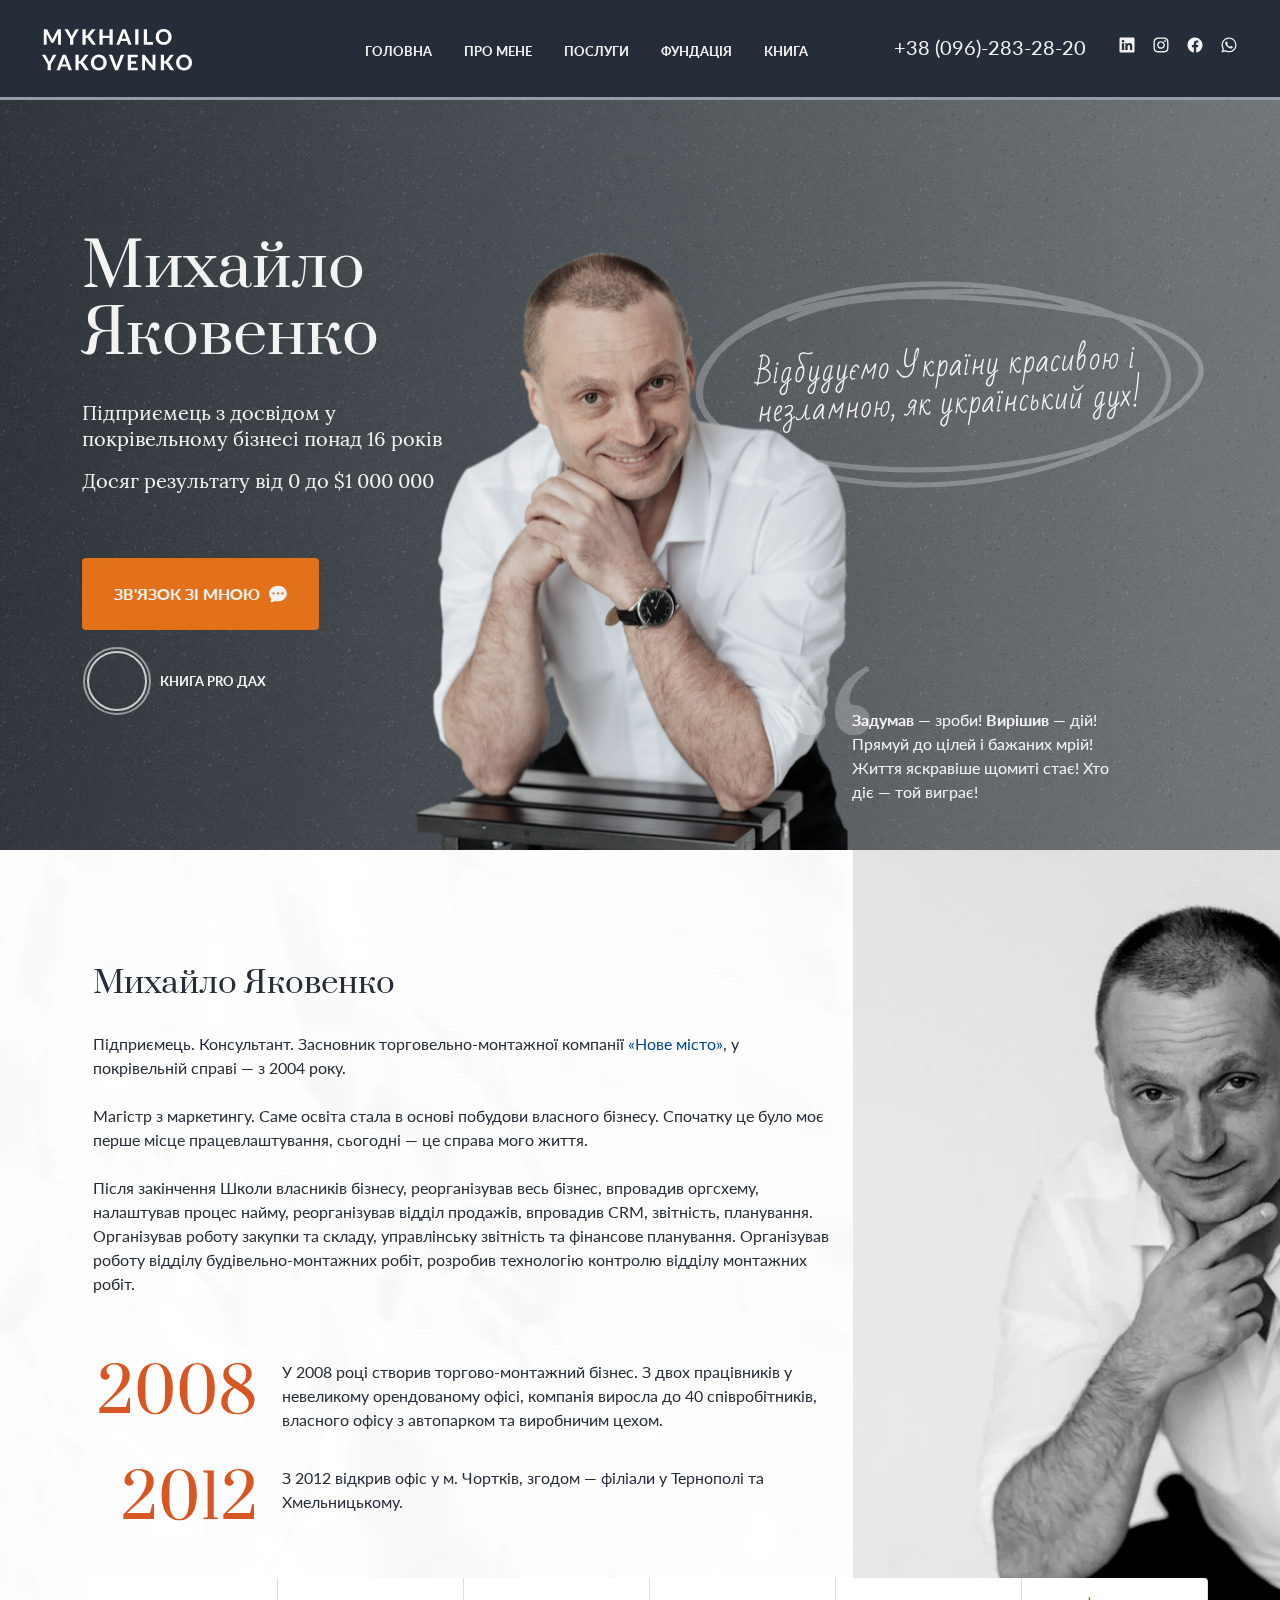
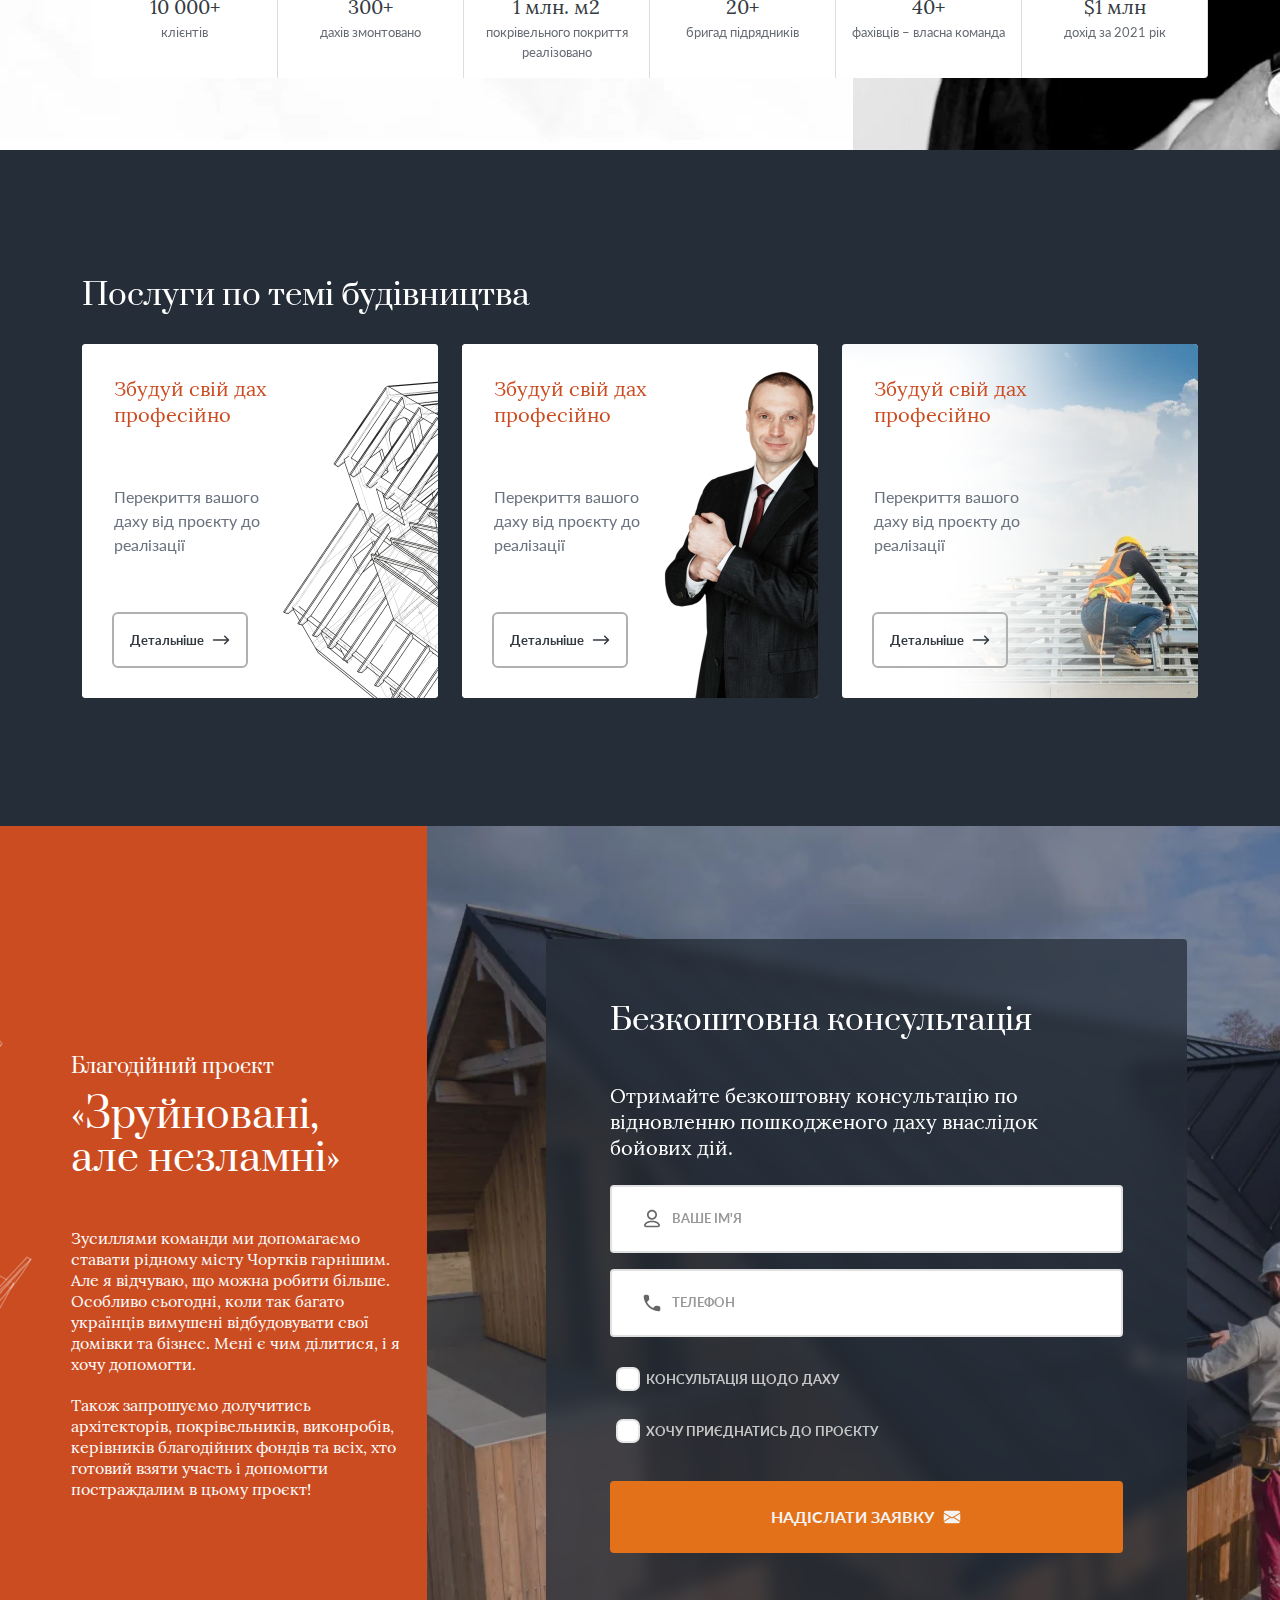
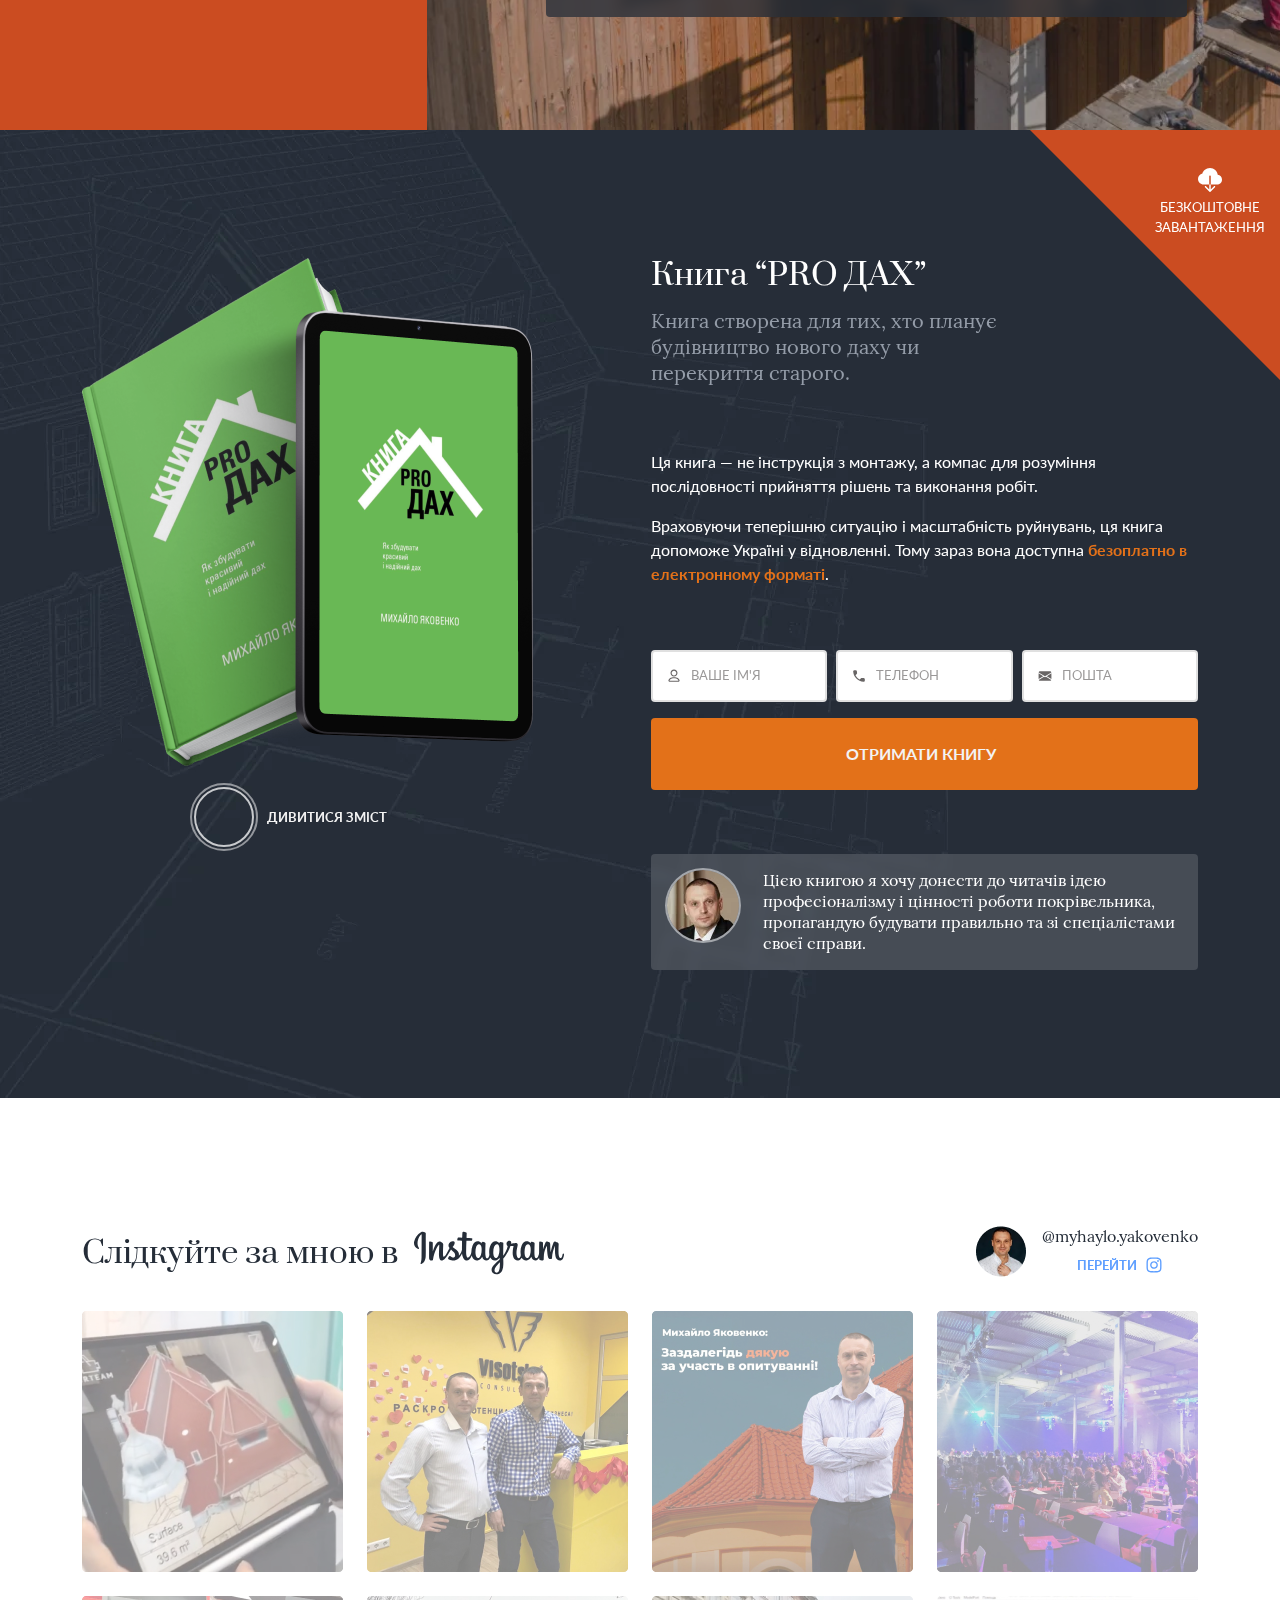
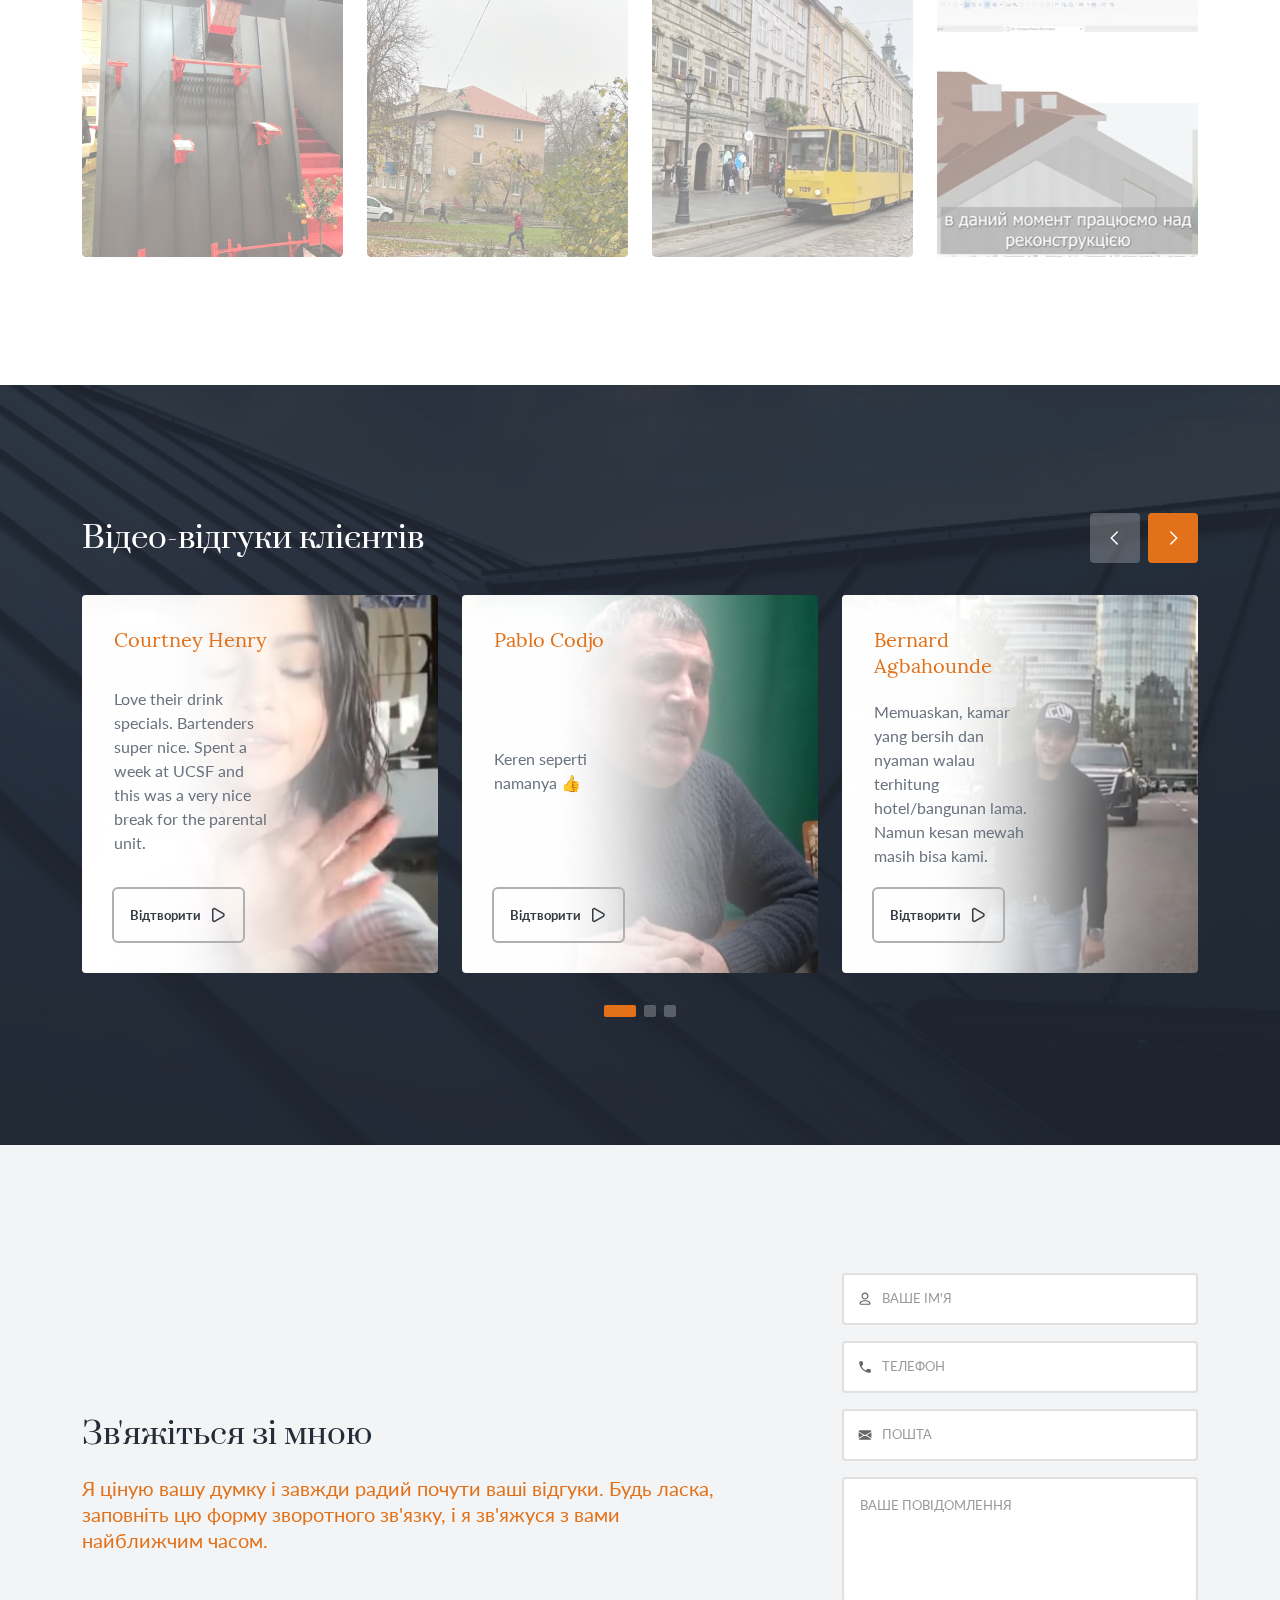
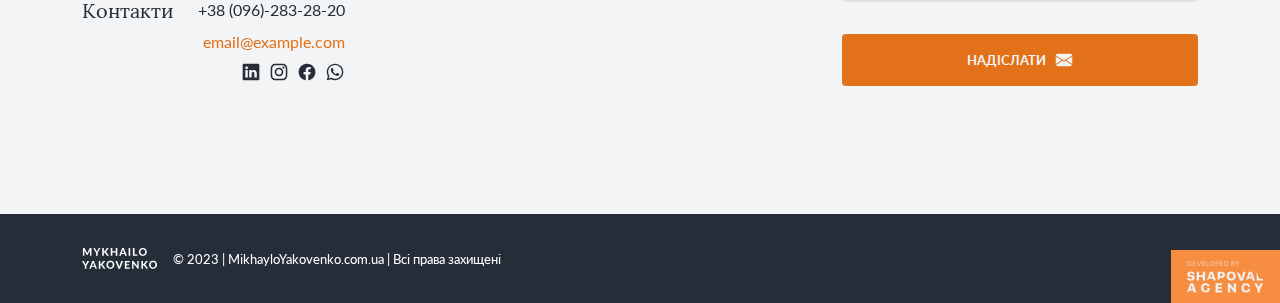
==== commit 88efa3ae: "update" ====
--- a/index.html
+++ b/index.html
@@ -6,6 +6,7 @@
 	<meta http-equiv="X-UA-Compatible" content="IE=edge">
 	<meta name="viewport" content="width=device-width, initial-scale=1.0">
 	<link rel="icon" type="image/svg" href="img/favico.svg">
+	<link rel="stylesheet" href="css/jquery.fancybox.min.css">
 	<link rel="stylesheet" href="css/slick.css">
 	<link rel="stylesheet" href="css/style.css">
 	<title>MykhailoYakovenko</title>
@@ -59,14 +60,10 @@
 									<a class="header-menu__phone" href="tel:+380962832820">+38 (096)-283-28-20</a>
 									<a class="header-menu__email" href="mailto:email@example.com">email@example.com</a>
 									<ul class="header__social social">
-										<li class="social__item social__item--linkedin"><a href="#"><img
-													src="img/icons/linkedin-white.svg" width="18" height="18" alt="icon"></a></li>
-										<li class="social__item social__item--instagram"><a href="#"><img
-													src="img/icons/instagram-white.svg" width="18" height="18" alt="icon"></a></li>
-										<li class="social__item social__item--facebook"><a href="#"><img
-													src="img/icons/facebook-white.svg" width="18" height="18" alt="icon"></a></li>
-										<li class="social__item social__item--whatsapp"><a href="#"><img
-													src="img/icons/whatsapp-white.svg" width="18" height="18" alt="icon"></a></li>
+										<li class="social__item social__item--linkedin"><a href="#"></a></li>
+										<li class="social__item social__item--instagram"><a href="#"></a></li>
+										<li class="social__item social__item--facebook"><a href="#"></a></li>
+										<li class="social__item social__item--whatsapp"><a href="#"></a></li>
 									</ul>
 								</div>
 							</div>
@@ -92,7 +89,7 @@
 						<p class="hero__text">Досяг результату<br> від 0 до $1 000 000</p>
 						<div class="hero__buttons">
 							<a class="btn-full" href="#">ЗВ'ЯЗОК ЗІ МНОЮ</a>
-							<a class="btn-gif" href="#">
+							<a class="btn-gif" data-fancybox data-src="#modal-book" href="javascript:;">
 								<lord-icon class="lord-icon-outline" src="https://cdn.lordicon.com/kipaqhoz.json" trigger="loop"
 									state="morph" delay="2000" colors="primary:#fff" style="width:30px;height:30px">
 								</lord-icon>
@@ -249,7 +246,8 @@
 								<div class="services__slide-content">
 									<h3 class="services__slide-title">Збудуй свій дах професійно</h3>
 									<p class="services__slide-text">Перекриття вашого даху від проєкту до реалізації</p>
-									<a class="btn-outline" href="#">Детальніше</a>
+									<a class="btn-outline" data-fancybox data-src="#modal-services-1"
+										href="javascript:;">Детальніше</a>
 								</div>
 								<div class="services__image-holder">
 									<img src="img/services/slide-img-1.png" alt="image">
@@ -261,7 +259,8 @@
 								<div class="services__slide-content">
 									<h3 class="services__slide-title">Збудуй свій дах професійно</h3>
 									<p class="services__slide-text">Перекриття вашого даху від проєкту до реалізації</p>
-									<a class="btn-outline" href="#">Детальніше</a>
+									<a class="btn-outline" data-fancybox data-src="#modal-services-2"
+										href="javascript:;">Детальніше</a>
 								</div>
 								<div class="services__image-holder">
 									<img src="img/services/slide-img-2.png" alt="image">
@@ -273,12 +272,13 @@
 								<div class="services__slide-content">
 									<h3 class="services__slide-title">Збудуй свій дах професійно</h3>
 									<p class="services__slide-text">Перекриття вашого даху від проєкту до реалізації</p>
-									<a class="btn-outline" href="#">Детальніше</a>
+									<a class="btn-outline" data-fancybox data-src="#modal-services-3"
+										href="javascript:;">Детальніше</a>
 								</div>
 								<div class="services__image-holder">
 									<img src="img/services/slide-img-3.webp" alt="image">
 									<div class="services__image-blur">
-										<img src="img/services/blur.png" alt="blur">
+										<img src="img/blur.png" alt="blur">
 									</div>
 								</div>
 							</div>
@@ -344,7 +344,7 @@
 								<img src="img/showcase-img-mobile.png" alt="image">
 							</picture>
 						</div>
-						<a class="btn-gif" href="#">
+						<a class="btn-gif" data-fancybox data-src="#modal-book" href="javascript:;">
 							<lord-icon class="lord-icon-outline" src="https://cdn.lordicon.com/kipaqhoz.json" trigger="loop"
 								state="morph" delay="2000" colors="primary:#fff" style="width:30px;height:30px">
 							</lord-icon>
@@ -411,49 +411,147 @@
 							</div>
 							<div class="intagram__text">
 								<p>@myhaylo.yakovenko</p>
-								<a href="#">ПЕРЕЙТИ</a>
+								<a href="https://www.instagram.com/myhaylo.yakovenko/">ПЕРЕЙТИ</a>
 							</div>
 						</div>
 					</div>
 					<div class="instagram__post">
 						<div class="instagram__item">
-							<div class="instagram__image-holder">
+							<a class="instagram__image-holder" href="img/instagram/post-1-@2x.webp" data-fancybox="images">
 								<img src="img/instagram/post-1.webp" alt="image">
-							</div>
+							</a>
 						</div>
 						<div class="instagram__item">
-							<div class="instagram__image-holder">
+							<a class="instagram__image-holder" href="img/instagram/post-2-@2x.webp" data-fancybox="images">
 								<img src="img/instagram/post-2.webp" alt="image">
-							</div>
+							</a>
 						</div>
 						<div class="instagram__item">
-							<div class="instagram__image-holder">
+							<a class="instagram__image-holder" href="img/instagram/post-3-@2x.webp" data-fancybox="images">
 								<img src="img/instagram/post-3.webp" alt="image">
-							</div>
+							</a>
 						</div>
 						<div class="instagram__item">
-							<div class="instagram__image-holder">
+							<a class="instagram__image-holder" href="img/instagram/post-4-@2x.webp" data-fancybox="images">
 								<img src="img/instagram/post-4.webp" alt="image">
-							</div>
+							</a>
 						</div>
 						<div class="instagram__item">
-							<div class="instagram__image-holder">
+							<a class="instagram__image-holder" href="img/instagram/post-5-@2x.webp" data-fancybox="images">
 								<img src="img/instagram/post-5.webp" alt="image">
-							</div>
+							</a>
 						</div>
 						<div class="instagram__item">
-							<div class="instagram__image-holder">
+							<a class="instagram__image-holder" href="img/instagram/post-6-@2x.webp" data-fancybox="images">
 								<img src="img/instagram/post-6.webp" alt="image">
-							</div>
+							</a>
 						</div>
 						<div class="instagram__item">
-							<div class="instagram__image-holder">
+							<a class="instagram__image-holder" href="img/instagram/post-7-@2x.webp" data-fancybox="images">
 								<img src="img/instagram/post-7.webp" alt="image">
-							</div>
+							</a>
 						</div>
 						<div class="instagram__item">
-							<div class="instagram__image-holder">
+							<a class="instagram__image-holder" href="img/instagram/post-8-@2x.webp" data-fancybox="images">
 								<img src="img/instagram/post-8.webp" alt="image">
+							</a>
+						</div>
+					</div>
+				</div>
+			</section>
+			<section class="section-reviews reviews">
+				<div class="reviews__container container">
+					<div class="reviews__header">
+						<h2 class="reviews__title">Відео-відгуки клієнтів</h2>
+						<div class="reviews__nav">
+							<button class="reviews-prev prev-btn"></button>
+							<button class="reviews-next next-btn"></button>
+						</div>
+					</div>
+					<div class="reviews__slider reviews-slick">
+						<div class="reviews__slide">
+							<div class="reviews__slide-holder">
+								<div class="reviews__slide-content">
+									<h3 class="reviews__slide-title">Courtney Henry</h3>
+									<p class="reviews__slide-text">Love their drink specials. Bartenders super nice. Spent a week
+										at UCSF and this
+										was a very nice break for the parental unit.</p>
+									<a class="btn-outline" data-fancybox
+										href="https://www.youtube.com/watch?v=TaINndH-bZ0&ab_channel=Mr.ChillLofi">Відтворити</a>
+								</div>
+								<div class="reviews__image-holder">
+									<img src="img/reviews/reviews-img-1.webp" alt="image">
+								</div>
+								<div class="reviews__image-blur">
+									<img src="img/blur.png" alt="blur">
+								</div>
+							</div>
+						</div>
+						<div class="reviews__slide">
+							<div class="reviews__slide-holder">
+								<div class="reviews__slide-content">
+									<h3 class="reviews__slide-title">Pablo Codjo</h3>
+									<p class="reviews__slide-text">Keren seperti namanya 👍</p>
+									<a class="btn-outline" data-fancybox
+										href="https://www.youtube.com/watch?v=TaINndH-bZ0&ab_channel=Mr.ChillLofi">Відтворити</a>
+								</div>
+								<div class="reviews__image-holder">
+									<img src="img/reviews/reviews-img-2.webp" alt="image">
+								</div>
+								<div class="reviews__image-blur">
+									<img src="img/blur.png" alt="blur">
+								</div>
+							</div>
+						</div>
+						<div class="reviews__slide">
+							<div class="reviews__slide-holder">
+								<div class="reviews__slide-content">
+									<h3 class="reviews__slide-title">Bernard Agbahounde</h3>
+									<p class="reviews__slide-text">Memuaskan, kamar yang bersih dan nyaman walau terhitung
+										hotel/bangunan lama. Namun kesan mewah masih bisa kami.</p>
+									<a class="btn-outline" data-fancybox
+										href="https://www.youtube.com/watch?v=TaINndH-bZ0&ab_channel=Mr.ChillLofi">Відтворити</a>
+								</div>
+								<div class="reviews__image-holder">
+									<img src="img/reviews/reviews-img-3.webp" alt="image">
+								</div>
+								<div class="reviews__image-blur">
+									<img src="img/blur.png" alt="blur">
+								</div>
+							</div>
+						</div>
+						<div class="reviews__slide">
+							<div class="reviews__slide-holder">
+								<div class="reviews__slide-content">
+									<h3 class="reviews__slide-title">Jerome Bell</h3>
+									<p class="reviews__slide-text">Dateng juga akhirnya yang ditunggu2. Enakkkk. Baru pertama
+										kali beli. Sampenya juga cepettt 😊 thanksss.</p>
+									<a class="btn-outline" data-fancybox
+										href="https://www.youtube.com/watch?v=TaINndH-bZ0&ab_channel=Mr.ChillLofi">Відтворити</a>
+								</div>
+								<div class="reviews__image-holder">
+									<img src="img/reviews/reviews-img-4.webp" alt="image">
+								</div>
+								<div class="reviews__image-blur">
+									<img src="img/blur.png" alt="blur">
+								</div>
+							</div>
+						</div>
+						<div class="reviews__slide">
+							<div class="reviews__slide-holder">
+								<div class="reviews__slide-content">
+									<h3 class="reviews__slide-title">Ronald Richards</h3>
+									<p class="reviews__slide-text">Makasih banyak yaa... Dapet tambahan promo. Semoga berkah yaa
+										Aamiin... Ayo jangan ragu beli cemilan dimari ... 😊</p>
+									<a class="btn-outline" data-fancybox
+										href="https://www.youtube.com/watch?v=TaINndH-bZ0&ab_channel=Mr.ChillLofi">Відтворити</a>
+								</div>
+								<div class="reviews__image-holder">
+									<img src="img/reviews/reviews-img-5.webp" alt="image">
+								</div>
+								<div class="reviews__image-blur">
+									<img src="img/blur.png" alt="blur">
+								</div>
 							</div>
 						</div>
 					</div>
@@ -567,7 +665,165 @@
 			</div>
 		</footer>
 	</div>
+	<div style="display: none;" id="modal-book" class="modal-book">
+		<div class="modal-book__inner">
+			<div class="modal-book__left-column">
+				<div class="modal-book__content-holder">
+					<h2 class="modal-book__title">Книга “PRO ДАХ”</h2>
+					<p class="modal-book__description">Книга створена для тих, хто планує будівництво нового даху чи
+						перекриття
+						старого.
+					</p>
+					<p class="modal-book__text">Ця книга — не інструкція з монтажу, а компас для розуміння послідовності
+						прийняття
+						рішень та виконання робіт.</p>
+					<p class="modal-book__text">Ви знайдете відповіді на такі питання:</p>
+					<ul class="modal-book__list">
+						<li>Етапи будівництва даху</li>
+						<li>Підготовка до ремонту та реконструкції</li>
+						<li>Проєкт будівництва даху — потрібен чи ні</li>
+						<li>Вибір покрівельних матеріалів</li>
+						<li>Опис архітектурних стилів будинків, які поширені в Україні + фото та відео реалізованих об'єктів.
+							Інтерв’ю з архітекторами про плюси та мінуси кожного стилю</li>
+						<li>Міфи про дахи</li>
+					</ul>
+					<p class="modal-book__text">Окрім того, майже в кожному розділі додані поради та чек-листів із
+						практичного
+						досвіду.</p>
+				</div>
+			</div>
+			<div class="modal-book__right-column">
+				<div class="modal-book__content-holder">
+					<div class="modal-book__image-holder">
+						<img src="img/modal-book-img.png" alt="image">
+					</div>
+					<div class="modal-book__formats">
+						<p>Формат: <span>PDF</span></p>
+						<p>Кількість сторінок: <span>154</span></p>
+						<p>Об `єм: <span>2,3 мб</span></p>
+					</div>
+					<form action="#">
+						<div class="form-inner">
+							<div class="input-holder input-holder--name">
+								<span><input type="text" placeholder="ВАШЕ ІМ'Я" name="firstName"></span>
+							</div>
+							<div class="input-holder input-holder--phone">
+								<span><input type="tel" placeholder="ТЕЛЕФОН" name="phoneNumber"></span>
+							</div>
+							<div class="input-holder input-holder--email">
+								<span><input type="email" placeholder="ПОШТА" name="email"></span>
+							</div>
+							<button class="btn-full" type="submit">ОТРИМАТИ КНИГУ</button>
+						</div>
+					</form>
+				</div>
+			</div>
+		</div>
+	</div>
+	<div style="display: none;" id="modal-services-1" class="modal-services">
+		<div class="modal-services__inner">
+			<div class="modal-services__left-column">
+				<div class="modal-services__content-holder">
+					<h2 class="modal-services__title">Збудуй свій дах професійно</h2>
+					<p class="modal-services__description">Перекриття вашого даху від проєкту до реалізації</p>
+					<p class="modal-services__text">Будівництво нового даху, перекриття наявного чи облаштування горища в
+						житлову
+						мансарду — складний процес, який вимагає врахування безлічі технічних рішень, про які людина, що не є
+						спеціалістом, навіть не здогадується.</p>
+					<p class="modal-services__text">Понад 16 років я спеціалізуюсь на покрівельній справі, є засновником
+						торговельно-монтажної компанії «Нове
+						місто». Разом з командою професійних покрівельників допоможу збудувати красивий та надійний дах:</p>
+					<ul class="modal-services__list">
+						<li>Розробка проєкту даху для реконструкції горища під житло чи комерційну діяльність</li>
+						<li>Будівництво чи перекриття даху «під ключ»</li>
+						<li>Реконструкція горища в комерційне приміщення чи житлову мансарду</li>
+						<li>Підбір та доставлення матеріалів для даху (металочерепиця, профнастил, бітумна черепиця та ін.)
+						</li>
+					</ul>
+					<a class="btn-full" href="#">НАДІСЛАТИ ЗАЯВКУ</a>
+				</div>
+			</div>
+			<div class="modal-services__right-column">
+				<div class="modal-services__image-holder">
+					<picture>
+						<source srcset="img/services/modal-services-img-1.webp" media="(min-width:1200px)">
+						<img src="img/services/modal-services-img-1-mobile.webp" alt="image">
+					</picture>
+				</div>
+			</div>
+		</div>
+	</div>
+	<div style="display: none;" id="modal-services-2" class="modal-services">
+		<div class="modal-services__inner">
+			<div class="modal-services__left-column">
+				<div class="modal-services__content-holder">
+					<div class="modal-services__scrollbar-content">
+						<h2 class="modal-services__title">Організуй власний покрівельний бізнес</h2>
+						<p class="modal-services__description">Курс «Як заробляти на будівництві дахів від 100 000 грн в
+							місяць»
+						</p>
+						<p class="modal-services__text">Будівельний бізнес завжди розвивався. А враховуючи майбутній попит на
+							такі послуги при відновленні після перемоги, зараз найкращий час, щоб підготуватись.</p>
+						<p class="modal-services__text">Бізнес у сфері будівництва дахів цікавий з кількох причин:</p>
+						<ul class="modal-services__list">
+							<li>Дах надає завершеної форми будинку, формує стиль. Цим ви створюєте красоту вулиці, свого міста,
+								України в цілому;</li>
+							<li>Невеликий вхід у бізнес: орендований офіс, купівля оргтехніки, автотранспорт за потреби;</li>
+							<li>Клієнт купляє все в комплексі: від покрівельного матеріалу до саморізів, на яких ви додатково
+								заробляєте;</li>
+							<li>Перспективність розвитку й масштабування.</li>
+						</ul>
+						<p class="modal-services__text">Тому я створив курс, який допоможе реалізувати все перелічене. Як
+							результат ви дізнаєтесь про систему, яка буде заробляти вам гроші.</p>
+						<p class="modal-services__text"><b>Програма курсу:</b></p>
+						<ol class="modal-services__list-ol">
+							<li>Ознайомлення із потенційним ринком діяльності.
+								Побудова відділу продажу з «0». </li>
+							<li>Маркетинг. Опис цільової аудиторії. Система залучення лідів: макети, чат-боти, сайт.</li>
+							<li>Процес роботи: замір та розрахунок матеріалів для будівництва чи перекриття даху. Наймання та
+								контроль працівників. </li>
+							<li>Партнерство: де і як купувати матеріали.</li>
+							<li>Технології та стандарти: посадові інструкції, стандарти поведінки, договори та ін.
+							</li>
+							<li>Планування діяльності підприємства, аналітика.</li>
+						</ol>
+						<p class="modal-services__text"><span><b>Окрім цього можливий особистий супровід.</b></span></p>
+						<a class="btn-full" href="#">НАДІСЛАТИ ЗАЯВКУ</a>
+					</div>
+				</div>
+			</div>
+			<div class="modal-services__right-column">
+				<div class="modal-services__image-holder">
+					<picture>
+						<source srcset="img/services/modal-services-img-2.webp" media="(min-width:1200px)">
+						<img src="img/services/modal-services-img-2-mobile.webp" alt="image">
+					</picture>
+				</div>
+			</div>
+		</div>
+	</div>
+	<div style="display: none;" id="modal-services-3" class="modal-services">
+		<div class="modal-services__inner">
+			<div class="modal-services__left-column">
+				<div class="modal-services__content-holder">
+					<h2 class="modal-services__title">Виведи свій бізнес на новий рівень</h2>
+					<p class="modal-services__description">Індивідуальна консультація для розвитку вашого бізнесу
+					</p>
+					<a class="btn-full" href="#">НАДІСЛАТИ ЗАЯВКУ</a>
+				</div>
+			</div>
+			<div class="modal-services__right-column">
+				<div class="modal-services__image-holder">
+					<picture>
+						<source srcset="img/services/modal-services-img-3.webp" media="(min-width:1200px)">
+						<img src="img/services/modal-services-img-3-mobile.webp" alt="image">
+					</picture>
+				</div>
+			</div>
+		</div>
+	</div>
 	<script src="js/jquery-3.6.4.min.js"></script>
+	<script src="js/jquery.fancybox.min.js"></script>
 	<script src="js/slick.min.js"></script>
 	<script src="https://cdn.lordicon.com/bhenfmcm.js"></script>
 	<script src="js/app.js"></script>
--- a/css/style.css
+++ b/css/style.css
@@ -73,7 +73,6 @@
 }
 
 ul,
-
 ol,
 li {
 	list-style: none;
@@ -129,6 +128,14 @@
 .logo {
 	display: block;
 	width: fit-content;
+}
+
+body.fancybox-active {
+	overflow: hidden;
+}
+
+.slick-dots button {
+	cursor: pointer;
 }
 
 /* -- Buttons styles----------------------------- */
@@ -149,6 +156,7 @@
 	border-radius: 4px;
 	text-transform: uppercase;
 	transition: background-color 0.3s ease 0s;
+	cursor: pointer;
 }
 
 
@@ -197,6 +205,7 @@
 	color: var(--color-base-color-graphite-900);
 	background-color: transparent;
 	transition: background-color 0.3s ease 0s;
+	cursor: pointer;
 }
 
 .btn-outline:focus {
@@ -363,6 +372,59 @@
 	background-color: var(--color-base-color-graphite-400);
 }
 
+
+/* -- Prev-Next buttons styles----------------------------- */
+
+.prev-btn,
+.next-btn {
+	position: relative;
+	background-color: var(--color-base-color-light-orange-source);
+	width: 50px;
+	height: 50px;
+	border-radius: 4px;
+	cursor: pointer;
+	transition: all 0.3s ease 0s;
+}
+
+.prev-btn:hover,
+.next-btn:hover {
+	background-color: var(--color-base-color-light-orange-400);
+}
+
+.prev-btn:active,
+.next-btn:active {
+	background-color: var(--color-base-color-light-orange-300);
+}
+
+.prev-btn.slick-disabled,
+.next-btn.slick-disabled {
+	background-color: rgba(243, 243, 243, 0.25);
+}
+
+
+
+.prev-btn::before,
+.next-btn::before {
+	content: '';
+	position: absolute;
+	top: 50%;
+	left: 50%;
+	transform: translate(-50%, -50%);
+	background-position: center;
+	background-repeat: no-repeat;
+	background-size: 18px 18px;
+	width: 18px;
+	height: 18px;
+}
+
+.prev-btn::before {
+	background-image: url('../img/icons/prev.svg');
+}
+
+.next-btn::before {
+	background-image: url('../img/icons/next.svg');
+}
+
 /* -- Header styles----------------------------- */
 .header {
 	background-color: var(--color-base-color-graphite-source);
@@ -1380,6 +1442,8 @@
 
 .instagram__image-holder {
 	position: relative;
+	display: inline-block;
+	width: 100%;
 }
 
 .instagram__image-holder::before {
@@ -1415,6 +1479,178 @@
 	object-fit: cover;
 }
 
+/* -- Reviews styles----------------------------- */
+.reviews {
+	position: relative;
+	padding: 128px 0px;
+	background-color: var(--color-base-color-graphite-source);
+}
+
+.reviews::before {
+	content: '';
+	position: absolute;
+	top: 0;
+	left: 0;
+	right: 0;
+	bottom: 0;
+	background: url('../img/reviews/reviews-bg.png');
+	background-size: cover;
+	background-position: center;
+	background-repeat: no-repeat;
+	width: 100%;
+	height: 100%;
+	mix-blend-mode: soft-light;
+	pointer-events: none;
+}
+
+.reviews__container {
+	position: relative;
+	z-index: 2;
+}
+
+.reviews__header {
+	margin: 0px 0px 32px 0px;
+	display: flex;
+	flex-direction: row;
+	justify-content: space-between;
+	align-items: center;
+}
+
+.reviews__title {
+	font-size: 31px;
+	line-height: 34px;
+	font-family: 'Prata', sans-serif;
+}
+
+.reviews__slider {
+	display: flex;
+	flex-direction: column;
+	margin: 0 -12px;
+}
+
+.reviews__slide {
+	width: 33.333%;
+	padding: 0 12px;
+}
+
+.reviews__slide-holder {
+	position: relative;
+	padding: 32px;
+	min-height: 314px;
+}
+
+.reviews__image-holder {
+	position: absolute;
+	top: 0;
+	right: 0;
+	width: 100%;
+	height: 100%;
+}
+
+.reviews__slide-content {
+	position: relative;
+	z-index: 1;
+	min-height: inherit;
+	display: flex;
+	flex-direction: column;
+	justify-content: space-between;
+	max-width: 155px;
+}
+
+.reviews__image-holder img {
+	border-radius: 4px;
+	width: 100%;
+	height: 100%;
+	object-fit: cover;
+}
+
+.reviews__slide-title {
+	font-family: 'Lora', sans-serif;
+	font-weight: 400;
+	font-size: 20px;
+	line-height: 26px;
+	color: var(--color-base-color-light-orange-source);
+}
+
+.reviews__slide-text {
+	color: var(--color-base-color-graphite-600);
+}
+
+.reviews__image-blur {
+	width: 100%;
+	height: 100%;
+	position: absolute;
+	left: 0;
+	top: 0;
+}
+
+.reviews__image-blur img {
+	width: 100%;
+	height: 100%;
+	border-radius: 4px;
+	object-fit: cover;
+}
+
+.reviews .btn-outline::after {
+	background-image: url('../img/icons/play.svg');
+	width: 18px;
+	height: 18px;
+}
+
+.reviews .btn-outline:hover {
+	background-color: var(--color-base-color-graphite-600);
+	outline: 2px solid var(--color-base-color-graphite-600);
+	color: var(--color-base-color-black-50);
+}
+
+.reviews .btn-outline:active {
+	background-color: var(--color-base-color-graphite-700);
+	outline: 2px solid var(--color-base-color-graphite-700);
+}
+
+.reviews .btn-outline:hover::after {
+	background-image: url('../img/icons/play-hover.svg');
+}
+
+.reviews__slider .slick-dots {
+	display: flex;
+	justify-content: center;
+	margin: 32px 0px 0px 0px;
+	column-gap: 8px;
+}
+
+
+.reviews__slider .slick-dots li {
+	display: flex;
+	width: 12px;
+	height: 12px;
+	transition: width 0.3s;
+}
+
+.reviews__slider .slick-dots button {
+	font-size: 0;
+	border: none;
+	outline: none;
+	background: rgba(255, 255, 255, 0.25);
+	width: 100%;
+	height: 100%;
+	border-radius: 2px;
+}
+
+.reviews__slider .slick-dots li.slick-active {
+	width: 32px;
+}
+
+.reviews__slider .slick-dots li.slick-active button {
+	background-color: var(--color-base-color-light-orange-source);
+}
+
+.reviews__nav {
+	display: flex;
+	flex-direction: row;
+	column-gap: 8px;
+}
+
 /* -- Contacts styles----------------------------- */
 .contacts {
 	padding: 128px 0px;
@@ -1744,6 +1980,14 @@
 	padding: 16px;
 }
 
+.cards__left-column .btn-full:hover {
+	background-color: var(--color-base-color-light-orange-400);
+}
+
+.cards__left-column .btn-full:active {
+	background-color: var(--color-base-color-light-orange-300);
+}
+
 .cards__right-column .cards__image-holder {
 	width: 70px;
 	height: 70px;
@@ -1778,6 +2022,380 @@
 .cards__right-column .social {
 	margin-bottom: 12px;
 }
+
+.cards__right-column .social__item a {
+	display: inline-block;
+	width: 18px;
+	height: 18px;
+	position: relative;
+}
+
+.cards__right-column .social__item a::before {
+	content: '';
+	position: absolute;
+	top: 50%;
+	left: 50%;
+	transform: translate(-50%, -50%);
+	background-position: center;
+	background-repeat: no-repeat;
+	width: 18px;
+	height: 18px;
+}
+
+.cards__right-column .social__item--linkedin a::before {
+	background-image: url('../img/icons/linkedin-white.svg');
+}
+
+.cards__right-column .social__item--linkedin a:hover::before {
+	background-image: url('../img/icons/linkedin-hover.svg');
+}
+
+.cards__right-column .social__item--instagram a::before {
+	background-image: url('../img/icons/instagram-white.svg');
+}
+
+.cards__right-column .social__item--instagram a:hover::before {
+	background-image: url('../img/icons/instagram-hover.svg');
+}
+
+.cards__right-column .social__item--facebook a::before {
+	background-image: url('../img/icons/facebook-white.svg');
+}
+
+.cards__right-column .social__item--facebook a:hover::before {
+	background-image: url('../img/icons/facebook-hover.svg');
+}
+
+.cards__right-column .social__item--whatsapp a::before {
+	background-image: url('../img/icons/whatsapp-white.svg');
+}
+
+.cards__right-column .social__item--whatsapp a:hover::before {
+	background-image: url('../img/icons/whatsapp-hover.svg');
+}
+
+
+
+/* -- Modal-book styles----------------------------- */
+
+.modal-book {
+	width: 100%;
+	max-width: 1116px;
+	padding: 0;
+
+}
+
+.modal-book__inner {
+	display: flex;
+	flex-direction: row;
+}
+
+.modal-book__left-column,
+.modal-book__right-column {
+	width: 50%;
+}
+
+.modal-book__left-column {
+	background-color: var(--color-base-color-graphite-50);
+	padding: 95px 119px 95px 95px;
+}
+
+.modal-book__right-column {
+	padding: 63px 95px 56px 95px;
+}
+
+.modal-book__title {
+	color: var(--color-base-color-graphite-source);
+	font-size: 31px;
+	line-height: 34px;
+	font-family: 'Prata', sans-serif;
+	margin: 0px 0px 16px 0px;
+}
+
+.modal-book__description {
+	color: var(--color-base-color-graphite-500);
+	font-size: 20px;
+	font-family: 'Lora', sans-serif;
+	font-weight: 400;
+	line-height: 26px;
+	margin: 0px 0px 16px 0px;
+}
+
+.modal-book__text {
+	margin: 0px 0px 16px 0px;
+	color: var(--color-base-color-graphite-source);
+}
+
+.modal-book__text:nth-of-type(3) {
+	margin: 0px 0px 8px 0px;
+}
+
+.modal-book__text:nth-of-type(4) {
+	margin: 0px 0px 0px 0px;
+}
+
+.modal-book__list {
+	padding-left: 25px;
+}
+
+.modal-book__list li {
+	list-style-type: disc;
+	color: var(--color-base-color-graphite-source);
+}
+
+.modal-book__image-holder {
+	display: flex;
+	align-items: center;
+	justify-content: center;
+}
+
+.modal-book__formats {
+	margin: 16px 0px 44px 0px;
+}
+
+.modal-book__formats p {
+	color: var(--color-base-color-graphite-source);
+	font-size: 13px;
+	line-height: 20px;
+	text-align: center;
+}
+
+.modal-book__formats p>span {
+	color: var(--color-base-color-graphite-500);
+}
+
+.modal-book .form-inner {
+	display: flex;
+	flex-direction: column;
+	row-gap: 8px;
+}
+
+.modal-book .input-holder span {
+	display: inline-block;
+	width: 100%;
+}
+
+.modal-book .input-holder span input {
+	width: 100%;
+}
+
+.modal-book .btn-full {
+	margin: 16px 0px 0px 0px;
+	width: 100%;
+	background-color: var(--color-base-color-light-orange-source);
+}
+
+.modal-book .btn-full:hover {
+	background-color: var(--color-base-color-light-orange-400);
+}
+
+.modal-book .btn-full:active {
+	outline: none;
+	background-color: var(--color-base-color-light-orange-300);
+}
+
+.modal-book .btn-full::after {
+	background-image: url('../img/icons/letter-white.svg');
+	width: 18px;
+	height: 18px;
+}
+
+.modal-book .fancybox-button>svg {
+	display: none;
+}
+
+.modal-book .fancybox-button {
+	position: absolute;
+	top: 16px;
+	right: 16px;
+	padding: 0;
+}
+
+.modal-book .fancybox-button::before {
+	content: '';
+	position: absolute;
+	top: 50%;
+	left: 50%;
+	transform: translate(-50%, -50%);
+	background-image: url('../img/icons/close.svg');
+	background-position: center;
+	background-repeat: no-repeat;
+	width: 24px;
+	height: 24px;
+}
+
+
+/* -- Modal-services styles----------------------------- */
+
+
+.modal-services {
+	width: 100%;
+	max-width: 1116px;
+	padding: 0;
+
+}
+
+.modal-services__inner {
+	display: flex;
+	flex-direction: row;
+}
+
+.modal-services__left-column,
+.modal-services__right-column {
+	width: 50%;
+}
+
+.modal-services__image-holder img {
+	width: 100%;
+	height: 100%;
+	object-fit: cover;
+}
+
+#modal-services-1 .modal-services__left-column {
+	padding: 52px 24px 52px 95px;
+}
+
+.modal-services__title {
+	font-size: 31px;
+	font-family: 'Prata', sans-serif;
+	line-height: 34px;
+	color: var(--color-base-color-orange-source);
+	margin: 0px 0px 24px 0px;
+}
+
+.modal-services__description {
+	font-size: 20px;
+	font-family: 'Lora', sans-serif;
+	line-height: 26px;
+	color: var(--color-base-color-graphite-500);
+	margin: 0px 0px 24px 0px;
+}
+
+.modal-services__text {
+	color: var(--color-base-color-graphite-source);
+}
+
+.modal-services__text:nth-child(3) {
+	margin: 0px 0px 24px 0px;
+}
+
+.modal-services__text:nth-child(4) {
+	margin: 0px 0px 8px 0px;
+}
+
+.modal-services__list {
+	padding-left: 25px;
+	margin: 0px 0px 24px 0px;
+}
+
+.modal-services__list li {
+	list-style-type: disc;
+	color: var(--color-base-color-graphite-source);
+}
+
+.modal-services .btn-full {
+	width: 100%;
+	background-color: var(--color-base-color-light-orange-source);
+}
+
+.modal-services .btn-full:hover {
+	background-color: var(--color-base-color-light-orange-400);
+}
+
+.modal-services .btn-full:active {
+	outline: none;
+	background-color: var(--color-base-color-light-orange-300);
+}
+
+.modal-services .btn-full::after {
+	background-image: url('../img/icons/letter-white.svg');
+	width: 20px;
+	height: 20px;
+}
+
+
+.modal-services .fancybox-button>svg {
+	display: none;
+}
+
+.modal-services .fancybox-button {
+	position: absolute;
+	top: 16px;
+	right: 16px;
+	padding: 0;
+}
+
+.modal-services .fancybox-button::before {
+	content: '';
+	position: absolute;
+	top: 50%;
+	left: 50%;
+	transform: translate(-50%, -50%);
+	background-image: url('../img/icons/close.svg');
+	background-position: center;
+	background-repeat: no-repeat;
+	width: 24px;
+	height: 24px;
+}
+
+.modal-services__text>span {
+	color: var(--color-base-color-light-orange-source);
+}
+
+.modal-services__list-ol {
+	list-style: disc;
+	color: var(--color-base-color-graphite-source);
+	padding-left: 25px;
+	margin: 24px 0px 24px 0px;
+}
+
+.modal-services__list-ol li {
+	list-style: decimal;
+}
+
+.modal-services .btn-full {
+	margin: 24px 0px 0px 0px;
+}
+
+#modal-services-2 .modal-services__left-column {
+	padding: 32px 24px 32px 87px;
+}
+
+#modal-services-2 .modal-services__content-holder {
+	max-height: 680px;
+	overflow-y: scroll;
+}
+
+.modal-services__scrollbar-content {
+	margin-right: 32px;
+}
+
+
+
+#modal-services-2 .modal-services__text:nth-child(6) {
+	margin: 0px 0px 24px 0px;
+}
+
+::-webkit-scrollbar {
+	width: 8px;
+	margin-left: 322px;
+	padding-left: 222px;
+}
+
+::-webkit-scrollbar-track {
+	background-color: var(--color-base-color-graphite-100);
+	border-radius: 8px;
+}
+
+::-webkit-scrollbar-thumb {
+	background-color: var(--color-base-color-graphite-300);
+	border-radius: 8px;
+}
+
+#modal-services-3 .modal-services__left-column {
+	padding: 32px 24px 52px 95px;
+}
+
 
 /* -- RESPONSIVE----------------------------- */
 
@@ -2598,6 +3216,33 @@
 		width: 33.333%;
 	}
 
+	/* -- Reviews styles----------------------------- */
+	.reviews::before {
+		background: url('../img/reviews/reviews-bg-laptop.png');
+	}
+
+	.reviews__nav {
+		display: none;
+	}
+
+	.reviews__title {
+		font-size: 20px;
+		line-height: 22px;
+	}
+
+	.reviews__slider {
+		margin: 0px;
+	}
+
+	.reviews__slider .slick-list {
+		margin: 0 -64px 0px -12px;
+	}
+
+	.reviews__slider .slick-slide {
+		width: 312px;
+		padding: 0 12px;
+	}
+
 	/* -- Contacts styles----------------------------- */
 	.contacts__container {
 		column-gap: 16px;
@@ -2709,6 +3354,141 @@
 		font-size: 13px;
 		line-height: 20px;
 	}
+
+	/* -- Modal-book styles----------------------------- */
+	.modal-book {
+		width: 304px;
+	}
+
+	.modal-book__inner {
+		flex-direction: column;
+		padding: 72px 16px 16px;
+		background-color: var(--color-base-color-graphite-50);
+		row-gap: 32px;
+	}
+
+	.modal-book__left-column,
+	.modal-book__right-column {
+		width: 100%;
+		padding: 0;
+	}
+
+	.modal-book__right-column {
+		background-color: var(--color-base-color-white-source);
+	}
+
+	.modal-book__right-column .modal-book__content-holder {
+		padding: 32px 16px;
+	}
+
+	.modal-book__title {
+		font-size: 20px;
+		line-height: 22px;
+	}
+
+	.modal-book__description {
+		font-size: 16px;
+		line-height: 21px;
+	}
+
+	.modal-book__text {
+		font-size: 13px;
+		line-height: 20px;
+	}
+
+	.modal-book__list {
+		margin: 0px 0px 8px 0px;
+	}
+
+	.modal-book__list li {
+		font-size: 13px;
+		line-height: 20px;
+	}
+
+	.modal-book .fancybox-button {
+		width: 24px;
+		height: 24px;
+	}
+
+	.modal-book {
+		position: absolute;
+		right: 0;
+		top: 0;
+		left: auto;
+		margin-right: 0;
+		margin-bottom: 0;
+	}
+
+	/* -- Modal-services styles----------------------------- */
+	.modal-services {
+		max-width: 288px;
+	}
+
+	.modal-services__inner {
+		flex-direction: column-reverse;
+		row-gap: 32px;
+		padding: 72px 16px 32px;
+	}
+
+	.modal-services__left-column,
+	.modal-services__right-column {
+		width: 100%;
+	}
+
+	#modal-services-1 .modal-services__left-column {
+		padding: 0;
+	}
+
+	.modal-services__title {
+		font-size: 20px;
+		line-height: 22px;
+		margin: 0px 0px 16px 0px;
+	}
+
+	.modal-services__description {
+		font-size: 16px;
+		line-height: 21px;
+		margin: 0px 0px 16px 0px;
+	}
+
+	.modal-services__text {
+		font-size: 13px;
+		line-height: 20px;
+	}
+
+	.modal-services__text:nth-child(3) {
+		margin: 0px 0px 13px 0px;
+	}
+
+	.modal-services__list {
+		margin: 0px 0px 16px 0px;
+	}
+
+
+	.modal-services__image-holder img {
+		object-position: 25% 100%;
+	}
+
+	#modal-services-2 .modal-services__left-column {
+		padding: 0;
+	}
+
+	#modal-services-2 .modal-services__content-holder {
+		max-height: unset;
+		overflow-y: unset;
+	}
+
+	.modal-services__scrollbar-content {
+		margin: 0;
+	}
+
+	#modal-services-3 .modal-services__left-column {
+		padding: 0;
+	}
+
+	#modal-services-3 .modal-services__inner {
+		padding: 72px 16px 338px;
+	}
 }
 
 /* max-width 1199px */
@@ -2883,6 +3663,11 @@
 	/* -- Instagram styles----------------------------- */
 	.instagram__item {
 		width: 50%;
+	}
+
+	/* -- Reviews styles----------------------------- */
+	.reviews::before {
+		background: url('../img/reviews/reviews-bg-tablet.png');
 	}
 
 	/* -- Success styles----------------------------- */
@@ -3043,6 +3828,20 @@
 		flex-shrink: 0;
 	}
 
+	/* -- Reviews styles----------------------------- */
+	.reviews::before {
+		background: url('../img/reviews/reviews-bg-mobile.png');
+	}
+
+	.reviews__slider .slick-list {
+		margin: 0 -8px;
+	}
+
+	.reviews__slider .slick-slide {
+		padding: 0 8px;
+		width: 304px;
+	}
+
 	/* -- Contacts styles----------------------------- */
 	.contacts__container {
 		flex-direction: column;
@@ -3088,4 +3887,83 @@
 	}
 }
 
-/* max-width 375px */+/* max-width 375px */
+
+
+
+
+/* Скрыть стандартные чекбоксы */
+.form-block__checkbox input[type="checkbox"] {
+	display: none;
+}
+
+/* Создание кастомных чекбоксов */
+.form-block__checkbox label {
+	position: relative;
+	width: 100%;
+	padding: 8px 8px 8px 36px;
+	border-radius: 4px;
+	cursor: pointer;
+}
+
+.form-block__checkbox label:hover {
+	background-color: #ECECEC;
+}
+
+/* Оформление визуального замещения */
+.form-block__checkbox label::before {
+	content: "";
+	position: absolute;
+	left: 8px;
+	top: 50%;
+	transform: translateY(-50%);
+	width: 20px;
+	height: 20px;
+	box-shadow: 0 0 0 2px #E6E6E6;
+	background-color: #fff;
+	border-radius: 5px;
+}
+
+.form-block__checkbox label:hover::before {
+	box-shadow: 0 0 0 2px #105DFB;
+}
+
+
+.form-block__checkbox label::after {
+	content: "";
+	display: inline-block;
+	width: 7px;
+	height: 12px;
+	position: absolute;
+	left: 9px;
+	top: 50%;
+	border: solid #fff;
+	border-width: 0 3px 3px 0;
+	transform: rotate(35deg) translateY(-75%);
+	visibility: hidden;
+}
+
+.form-block__checkbox input[type="checkbox"]:checked+label::after {
+	visibility: visible;
+}
+
+/* Оформление визуального состояния "выбран" */
+.form-block__checkbox input[type="checkbox"]:checked+.custom-checkbox-label:before {
+	background-color: #000;
+}
+
+input[type="checkbox"]:checked+label {
+	color: #222124;
+	background-color: #FFEDD4;
+}
+
+.form-block__checkbox input[type="checkbox"]:checked+label::before {
+	background-color: #1650CF;
+	box-shadow: 0 0 0 2px #105DFB;
+}
+
+/* Оформление визуального состояния "наведение" */
+.form-block__checkbox label:hover:before {
+	border-color: #999;
+	/* Цвет границы при наведении */
+}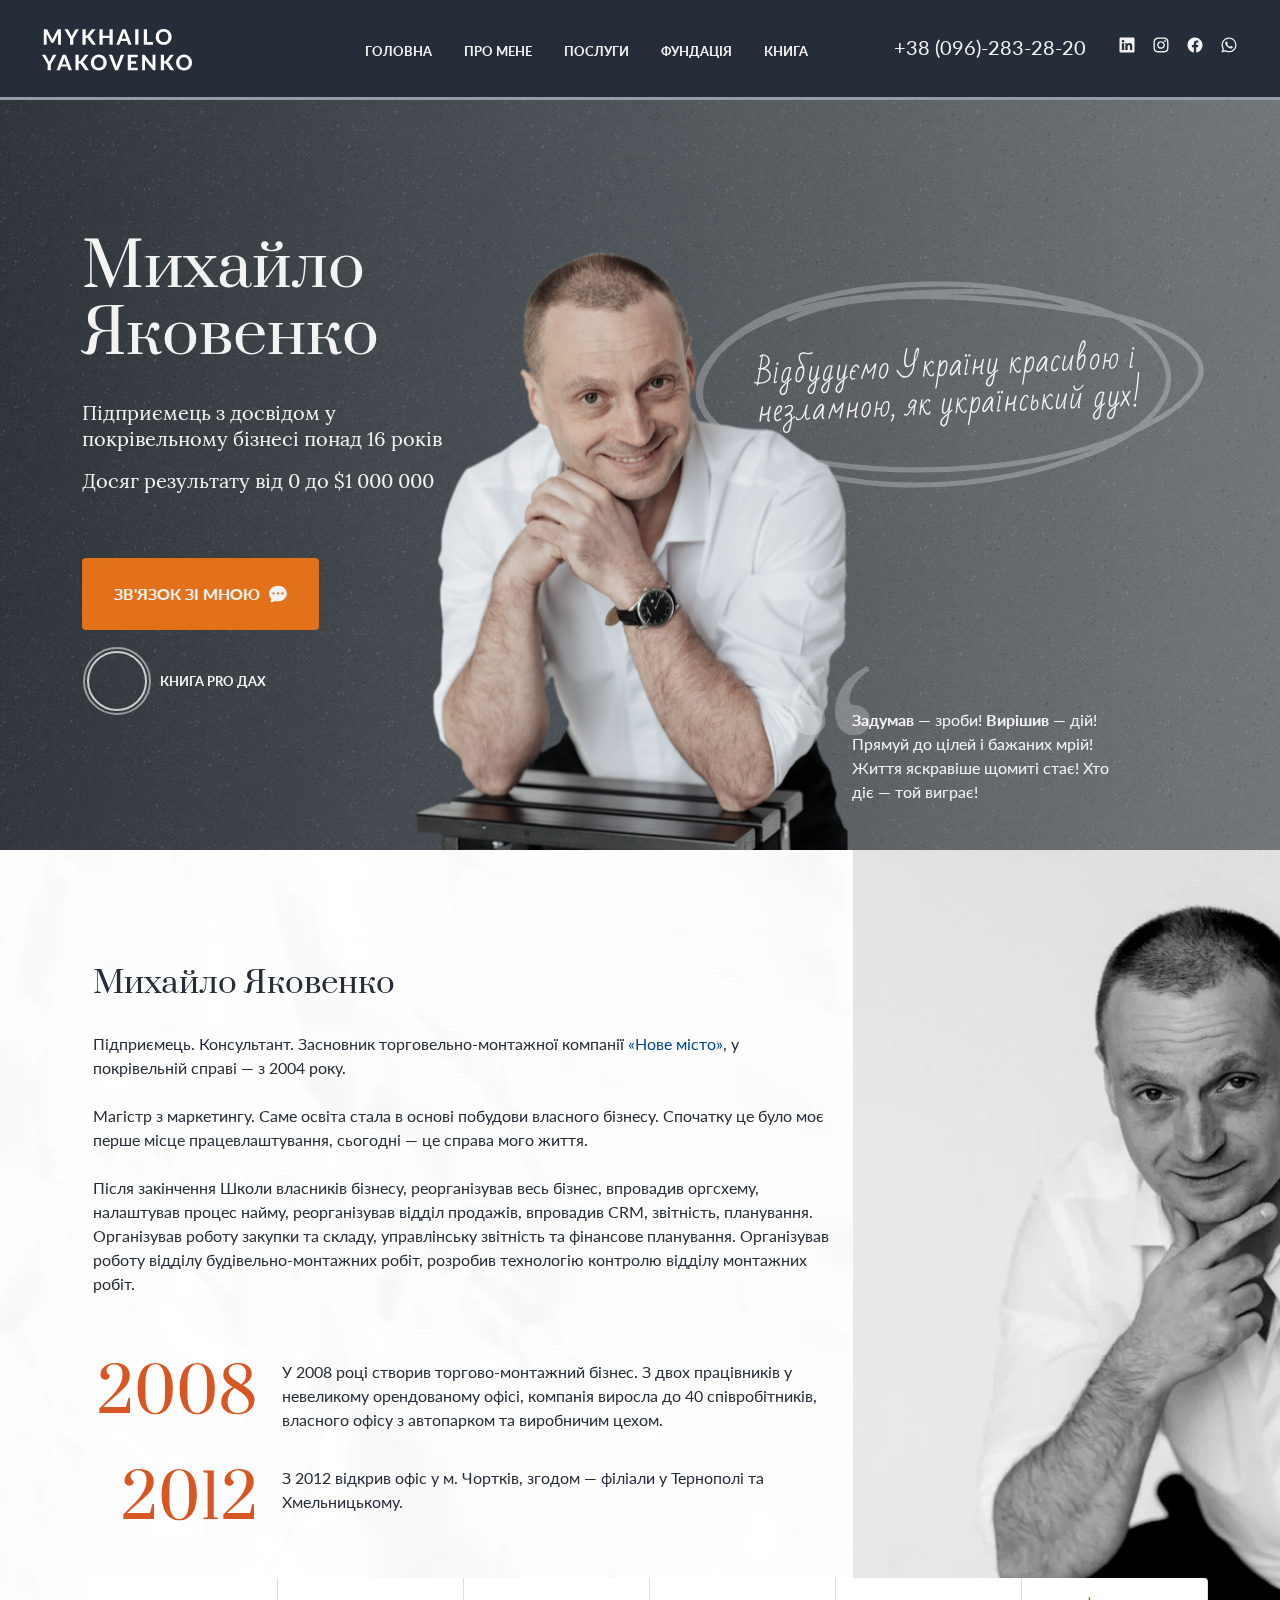
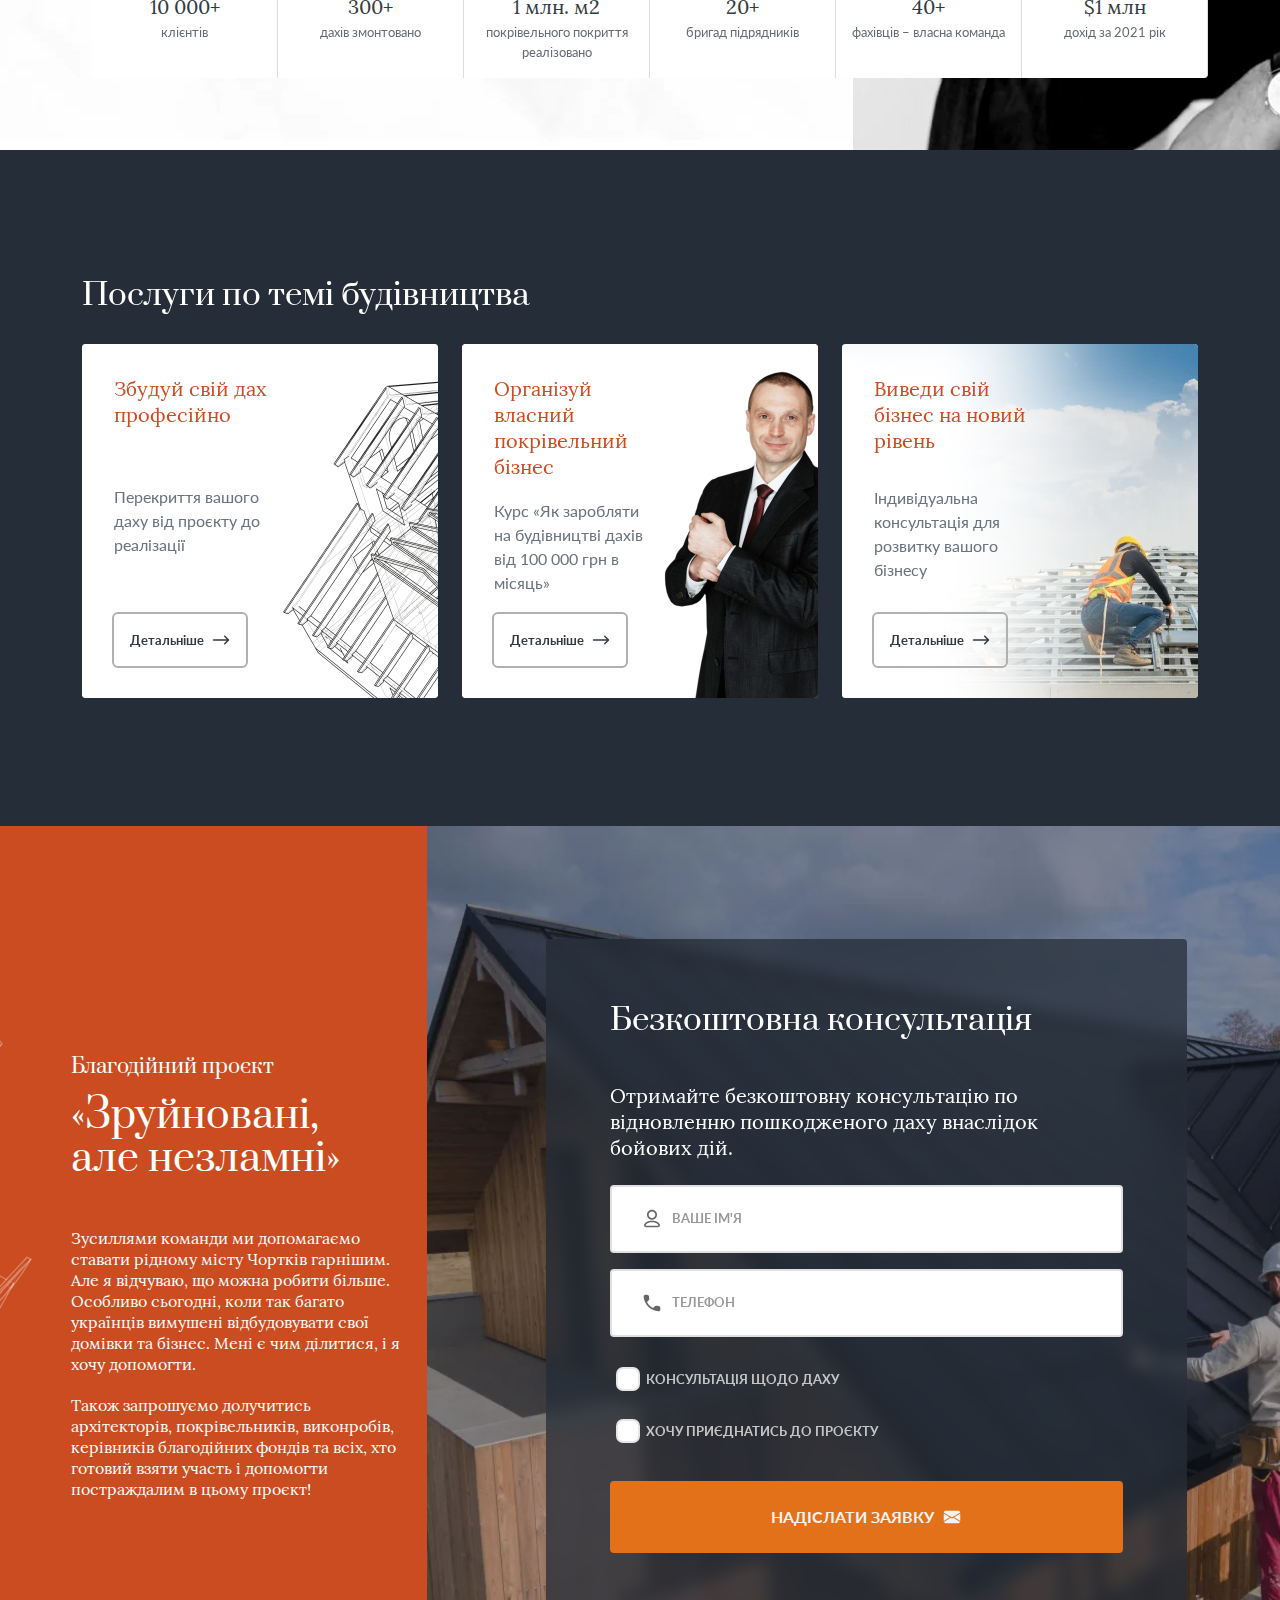
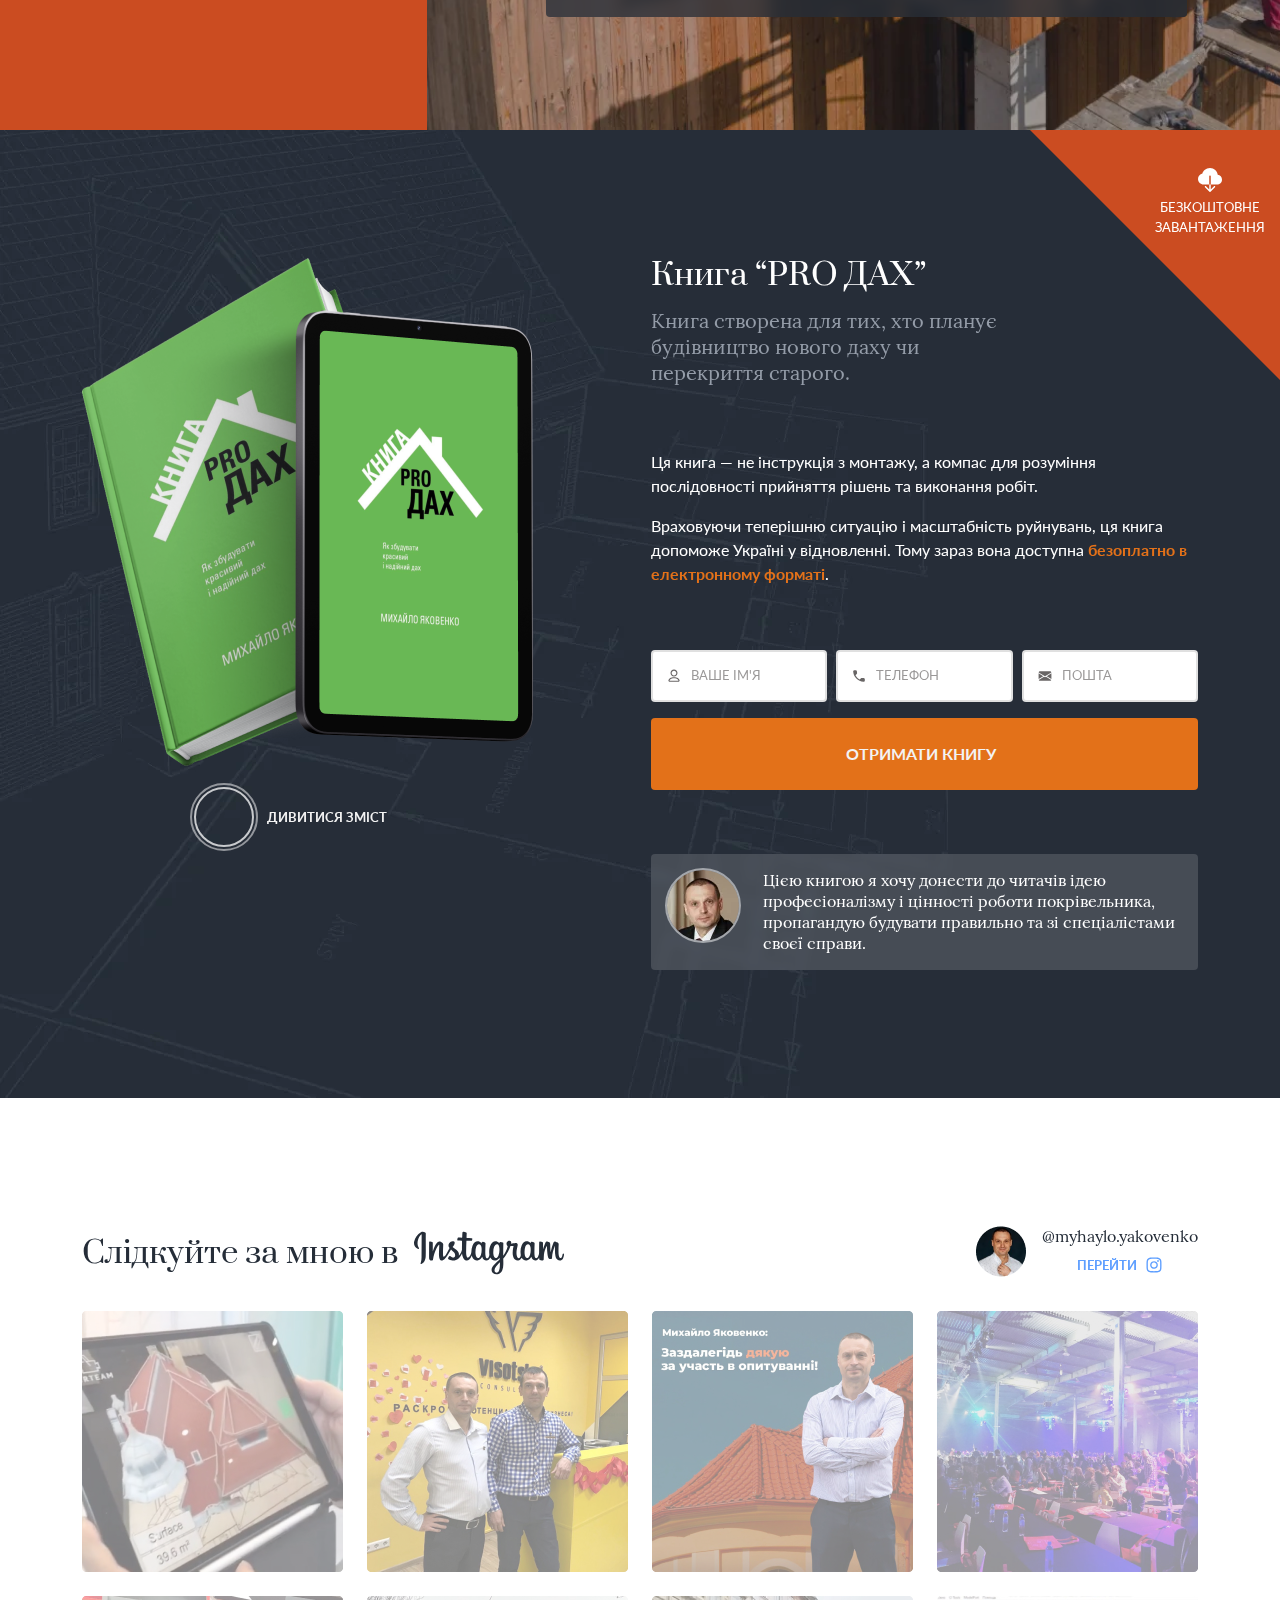
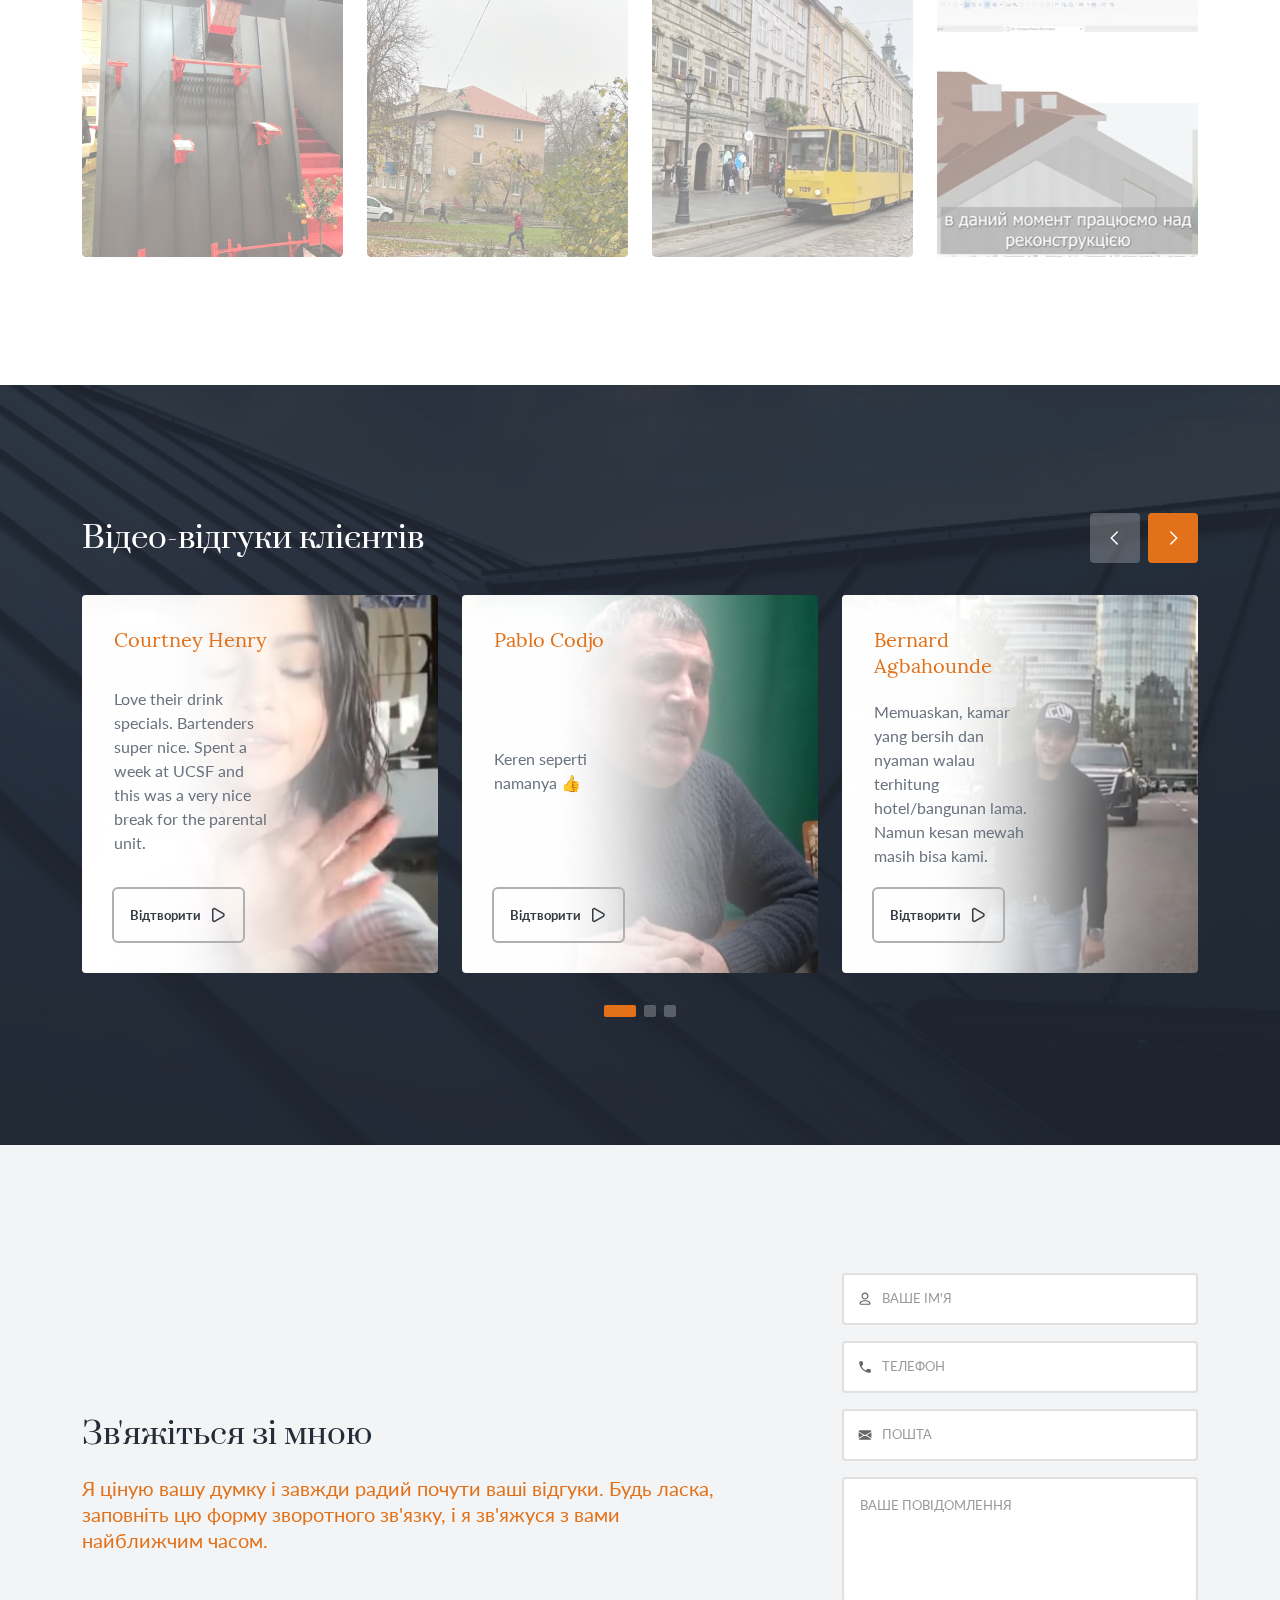
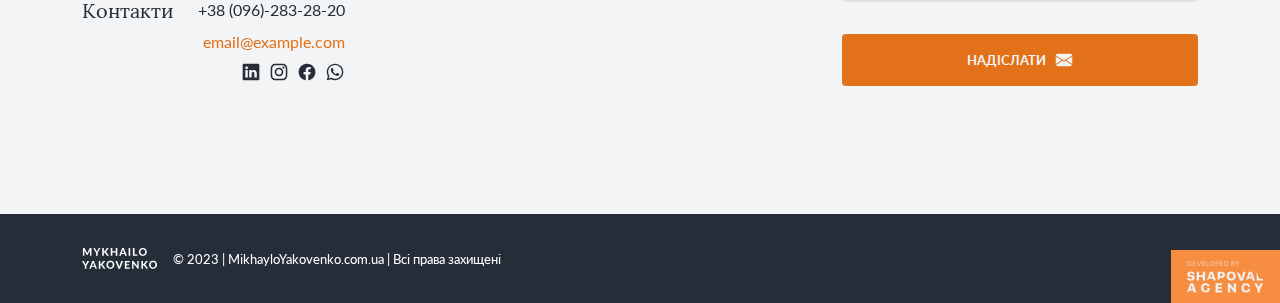
==== commit a7d5169e: "update" ====
--- a/index.html
+++ b/index.html
@@ -257,8 +257,9 @@
 						<div class="services__slide">
 							<div class="services__slide-holder">
 								<div class="services__slide-content">
-									<h3 class="services__slide-title">Збудуй свій дах професійно</h3>
-									<p class="services__slide-text">Перекриття вашого даху від проєкту до реалізації</p>
+									<h3 class="services__slide-title">Організуй власний покрівельний бізнес</h3>
+									<p class="services__slide-text">Курс «Як заробляти на будівництві дахів від 100 000 грн в
+										місяць»</p>
 									<a class="btn-outline" data-fancybox data-src="#modal-services-2"
 										href="javascript:;">Детальніше</a>
 								</div>
@@ -270,8 +271,8 @@
 						<div class="services__slide">
 							<div class="services__slide-holder">
 								<div class="services__slide-content">
-									<h3 class="services__slide-title">Збудуй свій дах професійно</h3>
-									<p class="services__slide-text">Перекриття вашого даху від проєкту до реалізації</p>
+									<h3 class="services__slide-title">Виведи свій бізнес на новий рівень</h3>
+									<p class="services__slide-text">Індивідуальна консультація для розвитку вашого бізнесу</p>
 									<a class="btn-outline" data-fancybox data-src="#modal-services-3"
 										href="javascript:;">Детальніше</a>
 								</div>
--- a/css/style.css
+++ b/css/style.css
@@ -938,6 +938,7 @@
 	background-color: var(--color-base-color-white-source);
 	border-radius: 4px;
 	padding: 32px;
+	height: 100%;
 }
 
 .services__image-holder {
@@ -958,9 +959,11 @@
 .services__slide-content {
 	display: flex;
 	flex-direction: column;
-	row-gap: 57px;
+	row-gap: 19px;
+	justify-content: space-between;
 	position: relative;
 	z-index: 2;
+	height: inherit;
 }
 
 .services__slide-title {
@@ -3421,7 +3424,13 @@
 
 	/* -- Modal-services styles----------------------------- */
 	.modal-services {
-		max-width: 288px;
+		width: 288px;
+		position: absolute;
+		right: 0;
+		top: 0;
+		left: auto;
+		margin-right: 0;
+		margin-bottom: 0;
 	}
 
 	.modal-services__inner {
@@ -3498,6 +3507,14 @@
 	/* -- Services styles----------------------------- */
 	.services__slider {
 		flex-direction: column;
+	}
+
+	.services__slider .slick-track {
+		display: flex !important;
+	}
+
+	.services__slider .slick-slide {
+		height: inherit !important;
 	}
 }
 
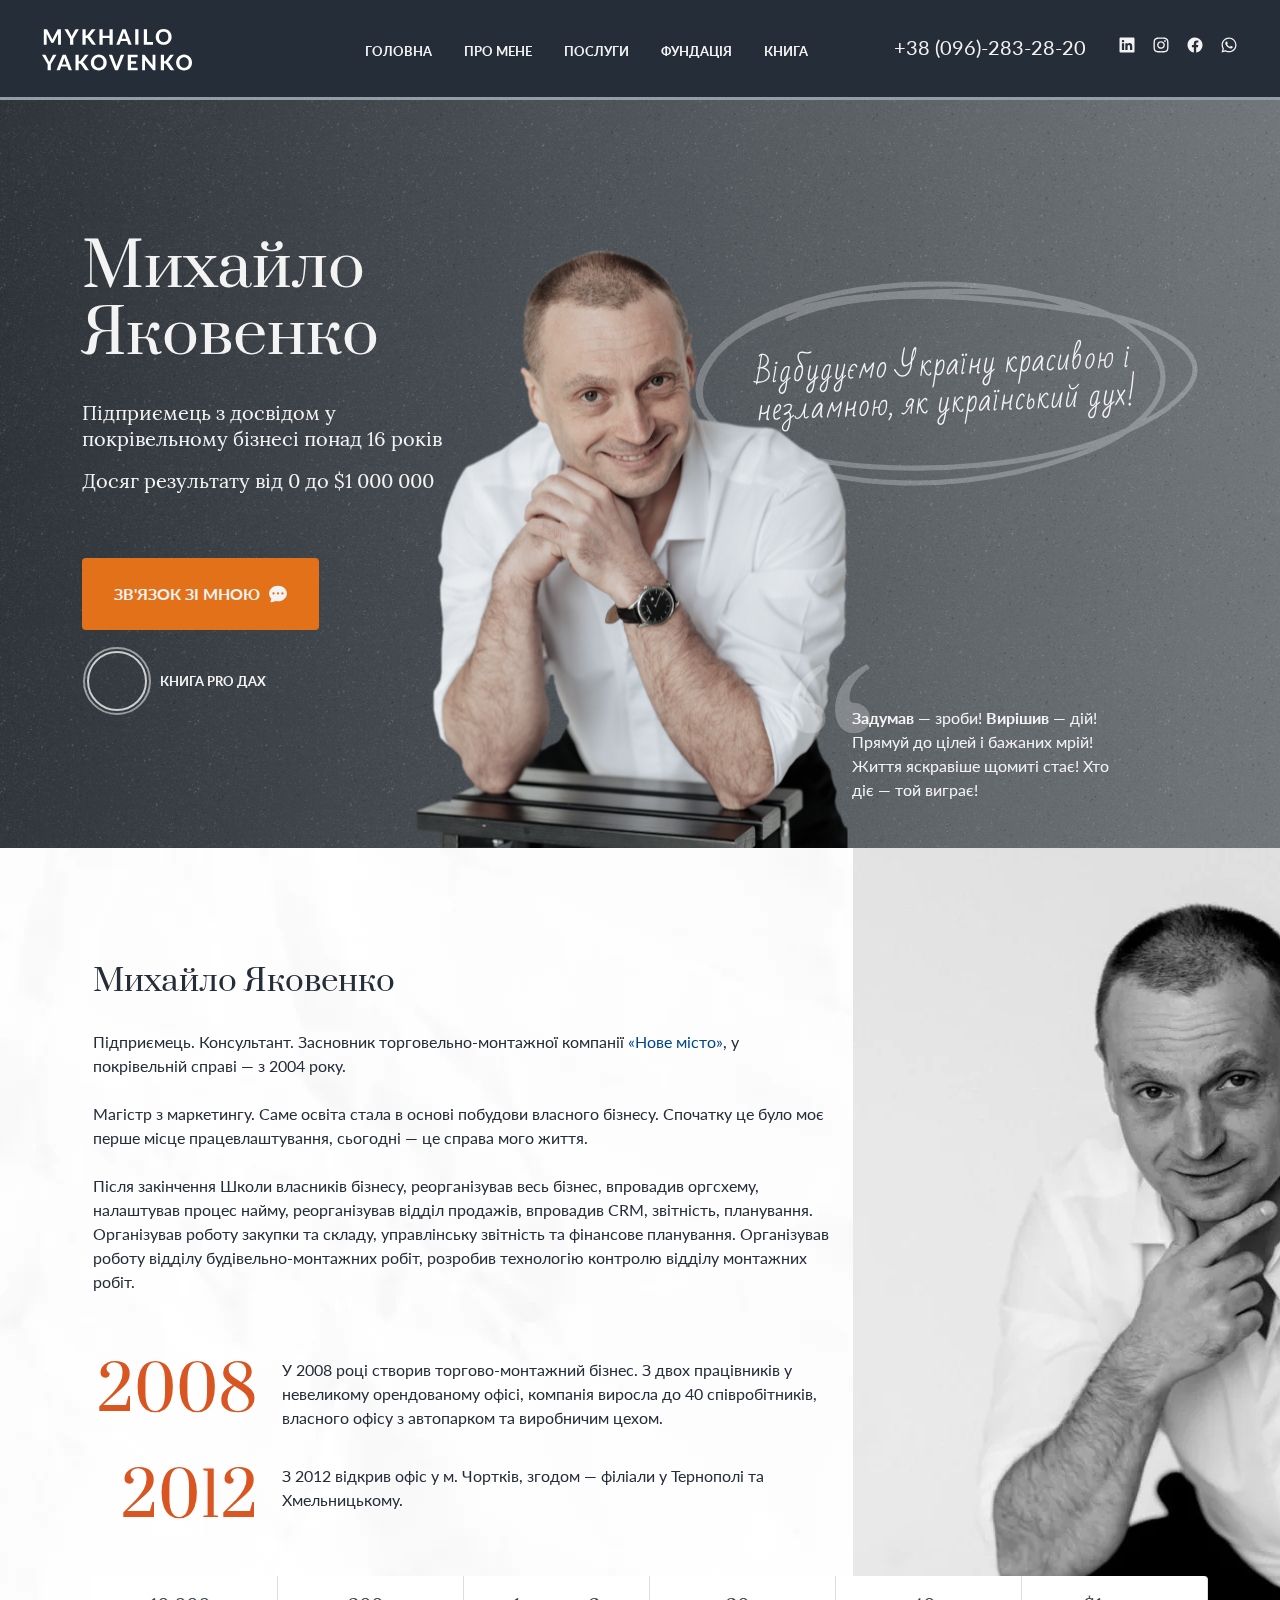
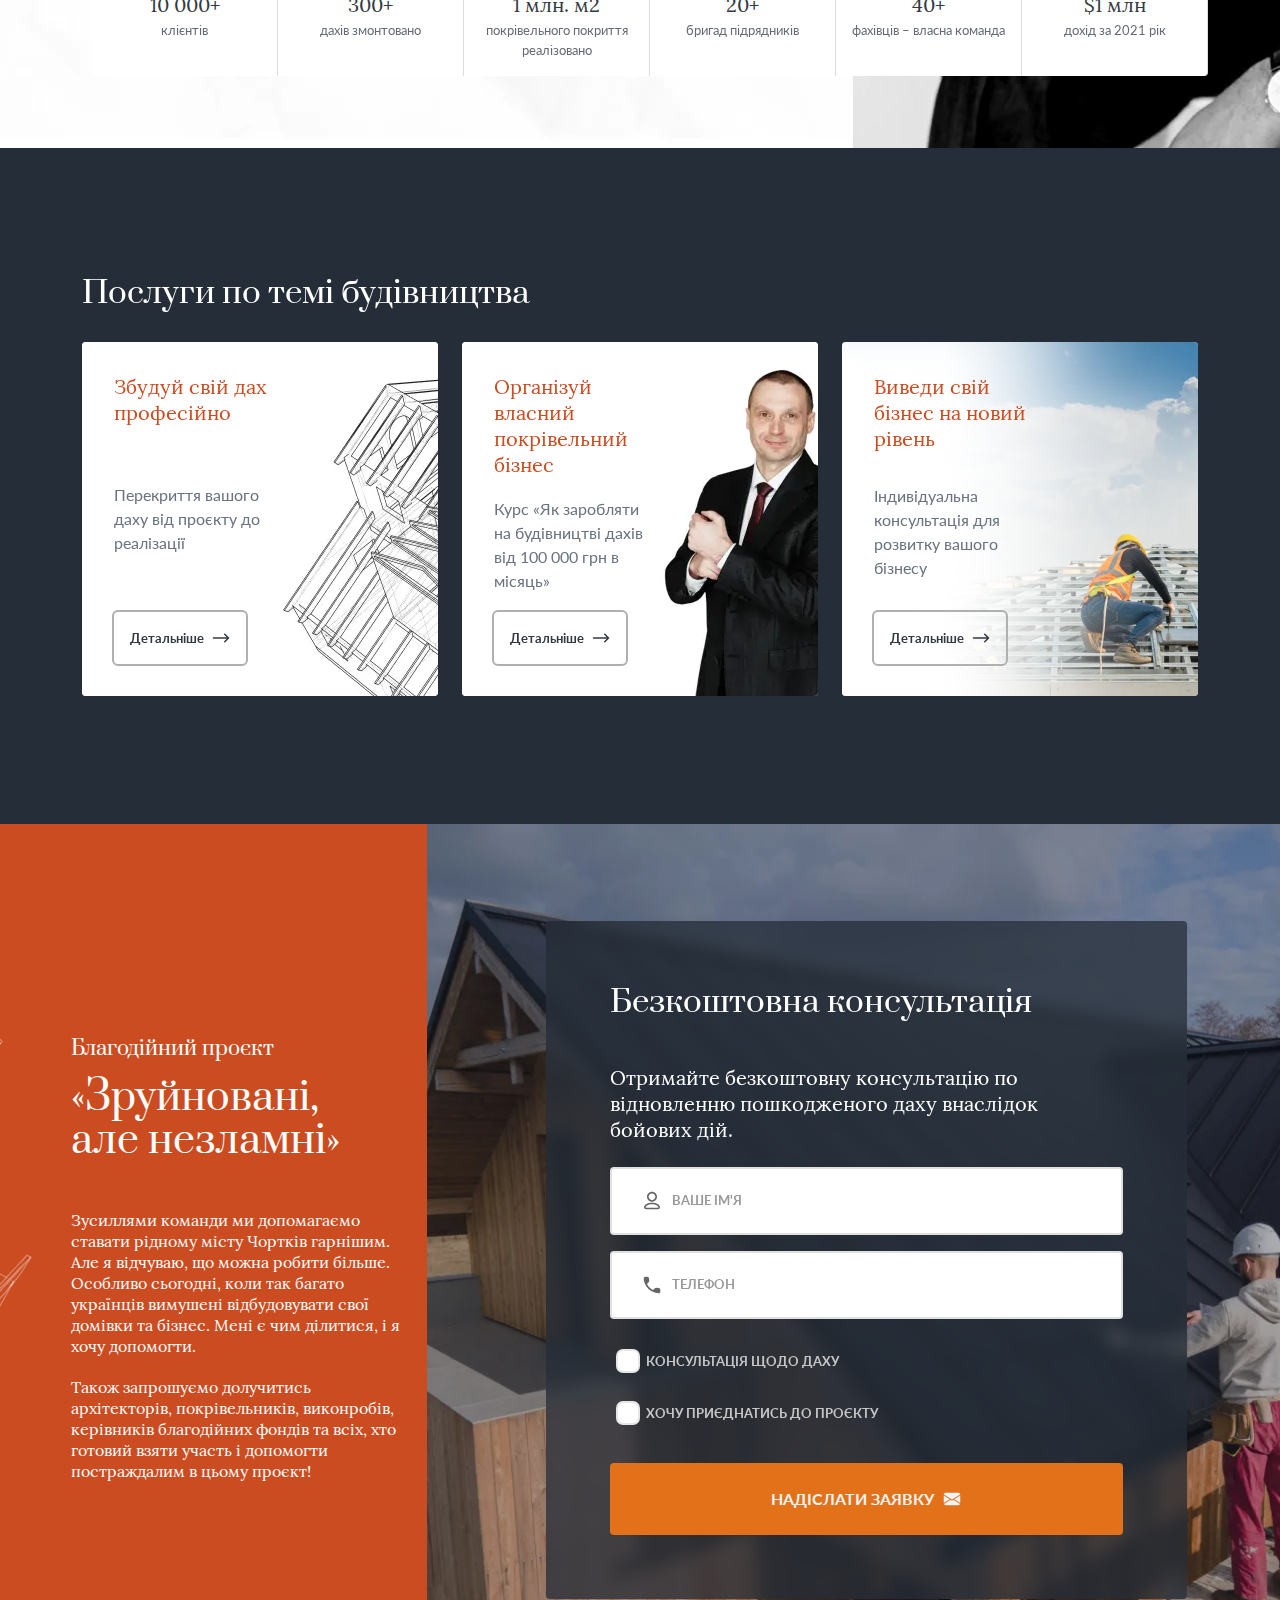
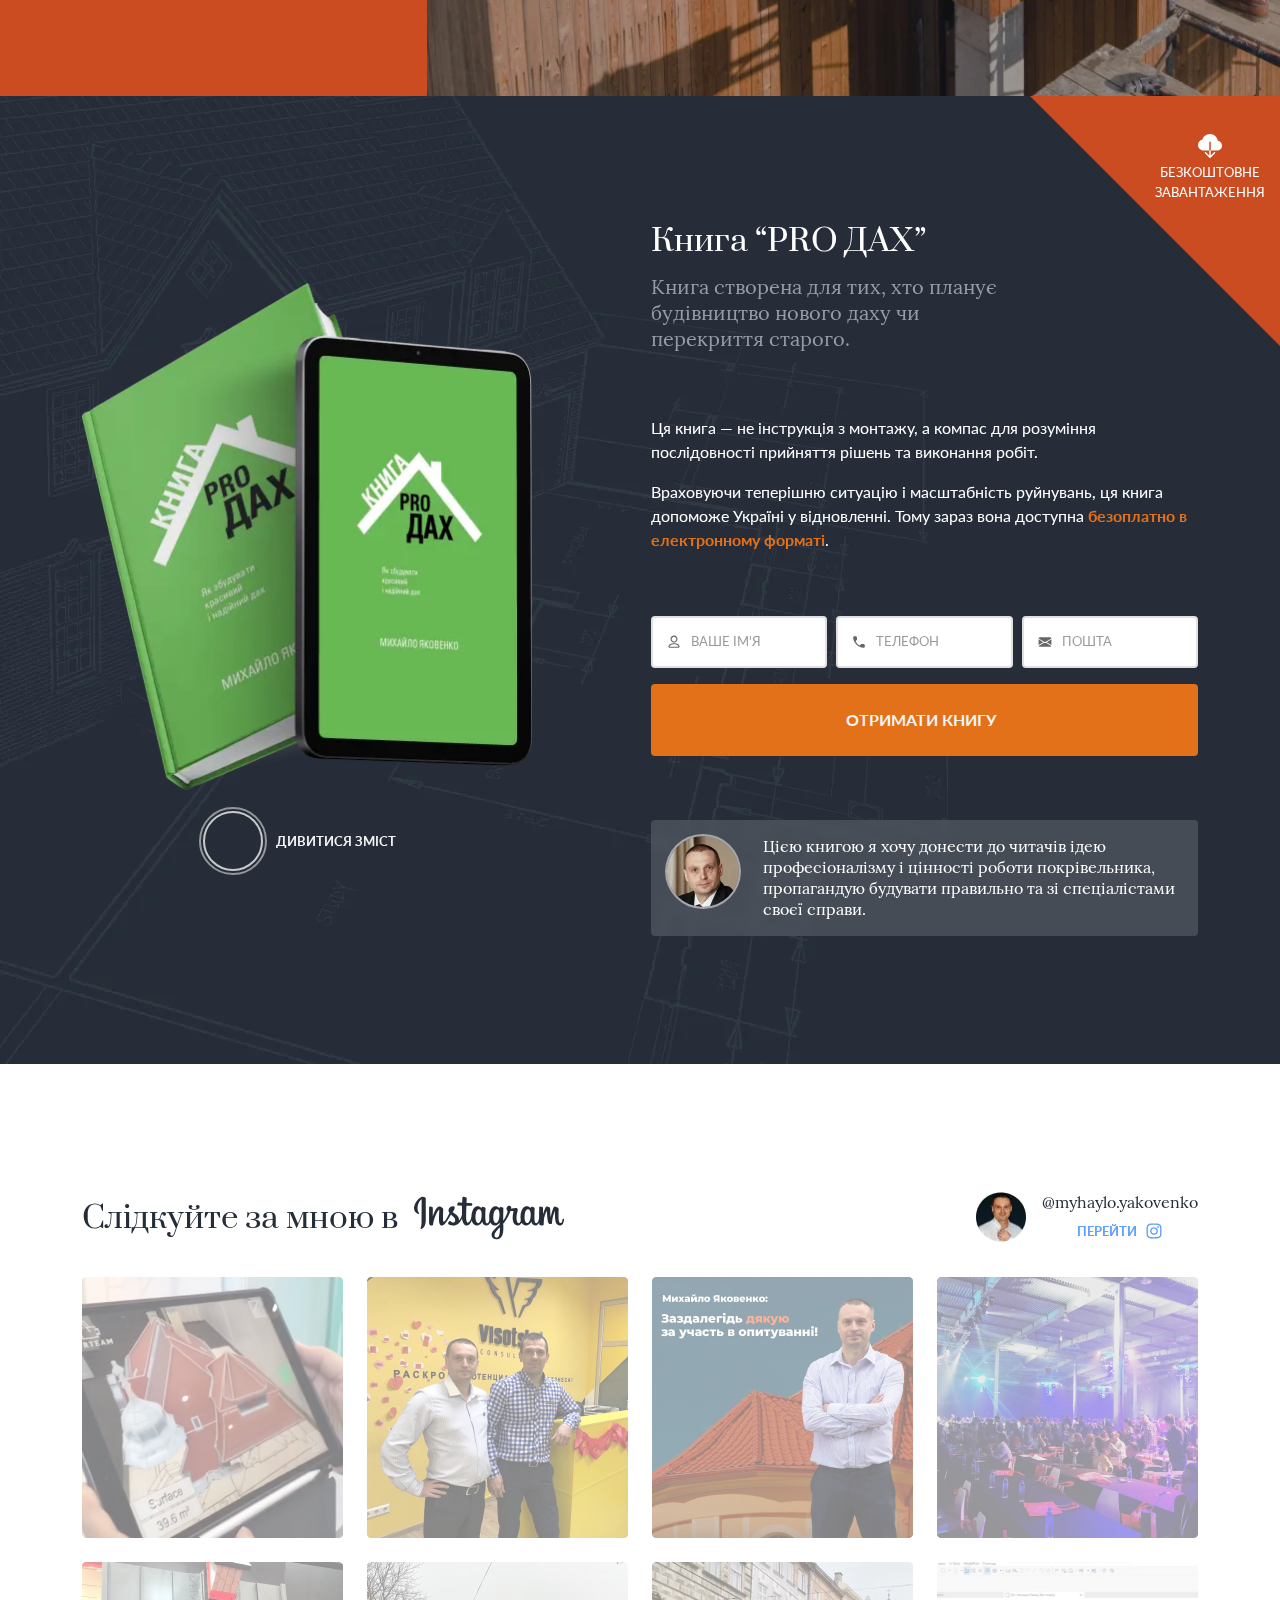
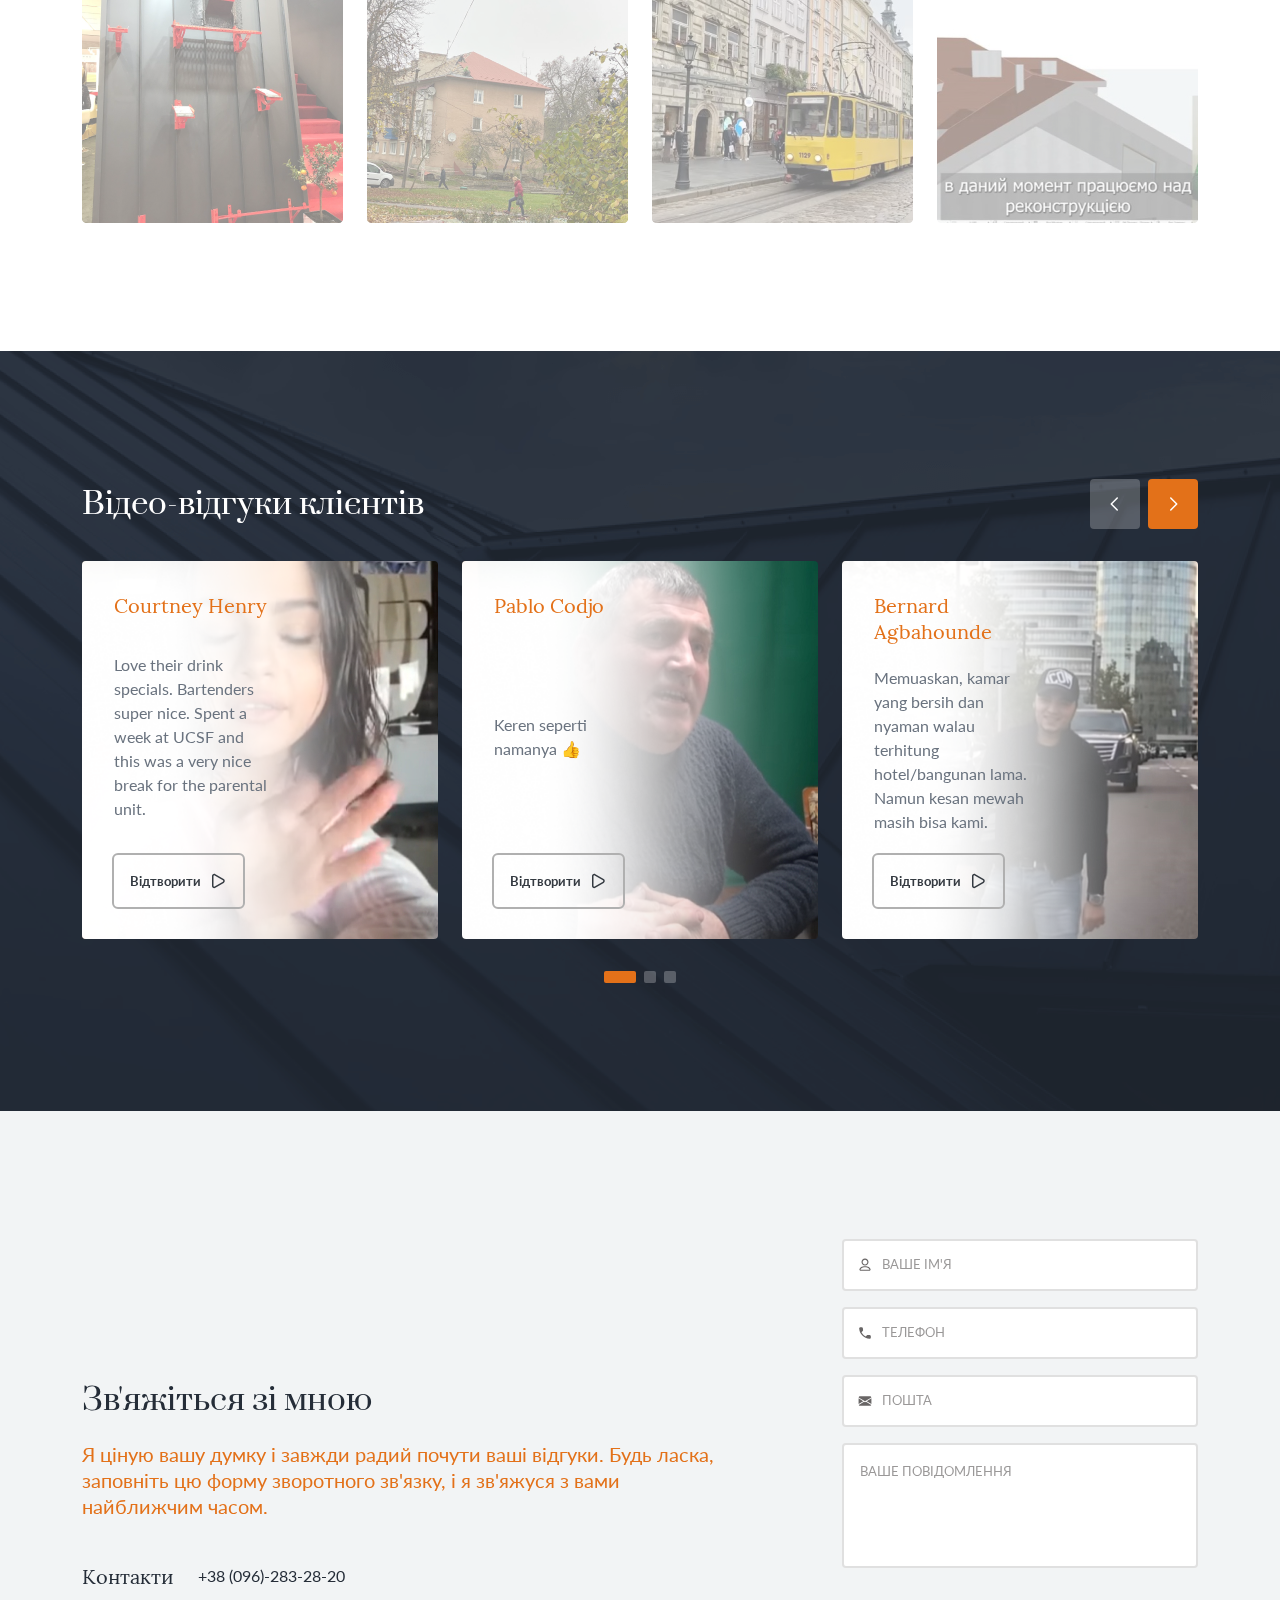
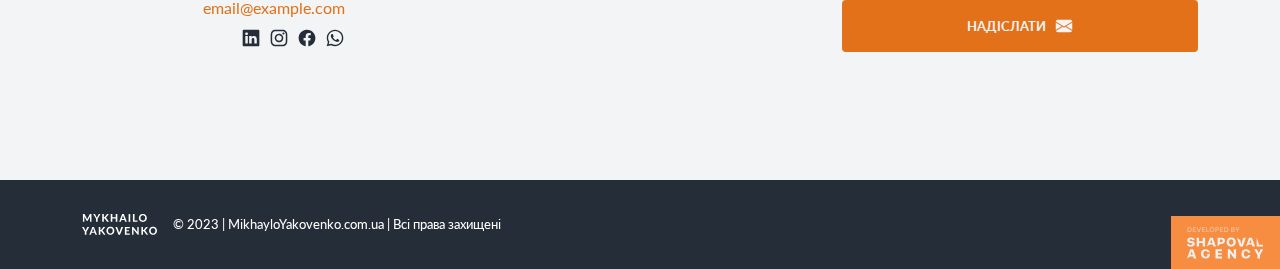
==== commit cc8c9ce1: "update" ====
--- a/index.html
+++ b/index.html
@@ -18,7 +18,7 @@
 			<header class="header">
 				<div class="header__container container">
 					<a href="/" class="header__logo">
-						<img src="img/logo.svg" alt="logo">
+						<img src="img/logo.svg" width="150" height="50" alt="logo">
 					</a>
 					<div class="header__burger">
 						<span></span>
@@ -26,19 +26,19 @@
 					</div>
 					<nav class="header__menu">
 						<ul class="header__list">
-							<li>
+							<li class="menu-item  current-menu-item current_page_item">
 								<a class="header__link scroll-to" href="#section-hero">ГОЛОВНА</a>
 							</li>
-							<li>
+							<li class="menu-item">
 								<a class="header__link scroll-to" href="#section-about">ПРО МЕНЕ</a>
 							</li>
-							<li>
+							<li class="menu-item">
 								<a class="header__link scroll-to" href="#section-services">ПОСЛУГИ</a>
 							</li>
-							<li>
+							<li class="menu-item">
 								<a class="header__link scroll-to" href="#section-cta">ФУНДАЦІЯ</a>
 							</li>
-							<li>
+							<li class="menu-item">
 								<a class="header__link scroll-to" href="#section-showcase">КНИГА</a>
 							</li>
 						</ul>
@@ -88,7 +88,7 @@
 						<p class="hero__text">Підприємець з досвідом у покрівельному бізнесі понад<br> 16 років</p>
 						<p class="hero__text">Досяг результату<br> від 0 до $1 000 000</p>
 						<div class="hero__buttons">
-							<a class="btn-full" href="#">ЗВ'ЯЗОК ЗІ МНОЮ</a>
+							<a class="btn-full" data-fancybox data-src="#modal-book" href="javascript:;">ЗВ'ЯЗОК ЗІ МНОЮ</a>
 							<a class="btn-gif" data-fancybox data-src="#modal-book" href="javascript:;">
 								<lord-icon class="lord-icon-outline" src="https://cdn.lordicon.com/kipaqhoz.json" trigger="loop"
 									state="morph" delay="2000" colors="primary:#fff" style="width:30px;height:30px">
@@ -101,7 +101,7 @@
 						<div class="hero__image-holder">
 							<picture>
 								<source srcset="img/hero-quote.svg" media="(min-width:1200px)">
-								<img src="img/hero-quote-1199.svg" alt="image">
+								<img src="img/hero-quote-1199.svg" width="287" height="117" alt="image">
 							</picture>
 						</div>
 						<div class="hero__text-quotes">
@@ -232,7 +232,7 @@
 						<picture>
 							<source srcset="img/about-img.webp" media="(min-width:1200px)">
 							<source srcset="img/about-img-tablet.webp" media="(min-width:768px)">
-							<img src="img/about-img-mobile.webp" alt="image">
+							<img src="img/about-img-mobile.jpg" width="431" height="570" alt="image">
 						</picture>
 					</div>
 				</div>
@@ -250,7 +250,10 @@
 										href="javascript:;">Детальніше</a>
 								</div>
 								<div class="services__image-holder">
-									<img src="img/services/slide-img-1.png" alt="image">
+									<picture>
+										<source srcset="img/services/slide-img-1.webp">
+										<img src="img/services/slide-img-1.png" width="356" height="354" alt="image">
+									</picture>
 								</div>
 							</div>
 						</div>
@@ -264,7 +267,10 @@
 										href="javascript:;">Детальніше</a>
 								</div>
 								<div class="services__image-holder">
-									<img src="img/services/slide-img-2.png" alt="image">
+									<picture>
+										<source srcset="img/services/slide-img-2.webp">
+										<img src="img/services/slide-img-2.png" width="356" height="354" alt="image">
+									</picture>
 								</div>
 							</div>
 						</div>
@@ -277,9 +283,15 @@
 										href="javascript:;">Детальніше</a>
 								</div>
 								<div class="services__image-holder">
-									<img src="img/services/slide-img-3.webp" alt="image">
+									<picture>
+										<source srcset="img/services/slide-img-3.webp">
+										<img src="img/services/slide-img-3.jpg" width="356" height="354" alt="image">
+									</picture>
 									<div class="services__image-blur">
-										<img src="img/blur.png" alt="blur">
+										<picture>
+											<source srcset="img/blur.webp">
+											<img src="img/blur.png" width="356" height="354" alt="blur">
+										</picture>
 									</div>
 								</div>
 							</div>
@@ -290,7 +302,7 @@
 			<section class="section-cta cta" id="section-cta">
 				<div class="cta__left-column">
 					<div class="cta__art-holder">
-						<img src="img/cta-art.svg" alt="art">
+						<img src="img/cta-art.svg" width="390" height="879" alt="art">
 					</div>
 					<div class="cta__content">
 						<h3 class="cta__subtitle">Благодійний проєкт</h3>
@@ -310,27 +322,30 @@
 						<h2 class="form-block__title">Безкоштовна консультація</h2>
 						<p class="form-block__text">Отримайте безкоштовну консультацію по відновленню пошкодженого даху
 							внаслідок бойових дій.</p>
-						<form action="#">
-							<div class="input-holder input-holder--name">
-								<input type="text" placeholder="ВАШЕ ІМ'Я" name="firstName">
-							</div>
-							<div class="input-holder input-holder--phone">
-								<input type="tel" placeholder="ТЕЛЕФОН" name="phoneNumber">
-							</div>
-							<div class="form-block__checkbox">
-								<div class="form-block__checkbox-holder">
-									<input type="checkbox" id="consultation_the_roof" name="arttherapy"
-										value="КОНСУЛЬТАЦІЯ ЩОДО ДАХУ">
-
-									<label for="consultation_the_roof">КОНСУЛЬТАЦІЯ ЩОДО ДАХУ</label>
-								</div>
-								<div class="form-block__checkbox-holder">
-									<input type="checkbox" id="join_the_project" name="metaphor_cards"
-										value="ХОЧУ ПРИЄДНАТИСЬ ДО ПРОЄКТУ">
-									<label for="join_the_project">ХОЧУ ПРИЄДНАТИСЬ ДО ПРОЄКТУ</label>
-								</div>
-							</div>
-							<button class="btn-full" type="submit">НАДІСЛАТИ ЗАЯВКУ</button>
+						<form action="#" class="form">
+							<div class="form__inner">
+								<div class="input-holder input-holder--name">
+									<span><input type="text" placeholder="ВАШЕ ІМ'Я" name="firstName"></span>
+								</div>
+								<div class="input-holder input-holder--phone">
+									<span><input type="tel" placeholder="ТЕЛЕФОН" name="phoneNumber"></span>
+								</div>
+								<div class="form-block__checkbox">
+									<div class="form-block__checkbox-holder">
+										<span>
+											<input type="checkbox" id="consultation_the_roof" name="arttherapy"
+												value="КОНСУЛЬТАЦІЯ ЩОДО ДАХУ">
+											<label for="consultation_the_roof">КОНСУЛЬТАЦІЯ ЩОДО ДАХУ</label></span>
+									</div>
+									<div class="form-block__checkbox-holder">
+										<span>
+											<input type="checkbox" id="join_the_project" name="metaphor_cards"
+												value="ХОЧУ ПРИЄДНАТИСЬ ДО ПРОЄКТУ">
+											<label for="join_the_project">ХОЧУ ПРИЄДНАТИСЬ ДО ПРОЄКТУ</label></span>
+									</div>
+								</div>
+								<button class="btn-full" type="submit">НАДІСЛАТИ ЗАЯВКУ</button>
+							</div>
 						</form>
 					</div>
 				</div>
@@ -340,9 +355,9 @@
 					<div class="showcase__left-column">
 						<div class="showcase__image-holder">
 							<picture>
-								<source srcset="img/showcase-img.png" media="(min-width:1200px)">
-								<source srcset="img/showcase-img-tablet.png" media="(min-width:576px)">
-								<img src="img/showcase-img-mobile.png" alt="image">
+								<source srcset="img/showcase-img.webp" media="(min-width:1200px)">
+								<source srcset="img/showcase-img-tablet.webp" media="(min-width:576px)">
+								<img src="img/showcase-img-mobile.png" width="225" height="254" alt="image">
 							</picture>
 						</div>
 						<a class="btn-gif" data-fancybox data-src="#modal-book" href="javascript:;">
@@ -366,21 +381,26 @@
 							</p>
 						</div>
 						<div class="showcase__form-content">
-							<form action="#">
-								<div class="input-holder input-holder--name">
-									<input type="text" placeholder="ВАШЕ ІМ'Я" name="firstName">
-								</div>
-								<div class="input-holder input-holder--phone">
-									<input type="tel" placeholder="ТЕЛЕФОН" name="phoneNumber">
-								</div>
-								<div class="input-holder input-holder--email">
-									<input type="email" placeholder="ПОШТА" name="email">
-								</div>
-								<button class="btn-full" type="submit">ОТРИМАТИ КНИГУ</button>
+							<form action="#" class="form">
+								<div class="form__inner">
+									<div class="input-holder input-holder--name">
+										<span><input type="text" placeholder="ВАШЕ ІМ'Я" name="firstName"></span>
+									</div>
+									<div class="input-holder input-holder--phone">
+										<span><input type="tel" placeholder="ТЕЛЕФОН" name="phoneNumber"></span>
+									</div>
+									<div class="input-holder input-holder--email">
+										<span><input type="email" placeholder="ПОШТА" name="email"></span>
+									</div>
+									<button class="btn-full" type="submit">ОТРИМАТИ КНИГУ</button>
+								</div>
 							</form>
 							<div class="quote-block">
 								<div class="quote-block__image-holder">
-									<img src="img/avatar.webp" alt="avatar">
+									<picture>
+										<source srcset="img/avatar.webp">
+										<img src="img/avatar.jpg" width="72" height="71" alt="avatar">
+									</picture>
 								</div>
 								<div class="quote-block__text-holder">
 									<p>Цією книгою я хочу донести до читачів ідею професіоналізму і цінності роботи
@@ -393,7 +413,7 @@
 				<div class="showcase__label">
 					<div class="showcase__label-content">
 						<div class="showcase__icon-holder">
-							<img src="img/icons/download.svg" alt="icon">
+							<img src="img/icons/download.svg" width="24" height="24" alt="icon">
 						</div>
 						<p>
 							БЕЗКОШТОВНЕ
@@ -408,7 +428,10 @@
 						<h2 class="instagram__title">Слідкуйте за мною в</h2>
 						<div class="intagram__links">
 							<div class="instagram__avatar">
-								<img src="img/avatar-instagram.png" alt="avatar">
+								<picture>
+									<source srcset="img/avatar-instagram.webp">
+									<img src="img/avatar-instagram.png" width="50" height="50" alt="avatar">
+								</picture>
 							</div>
 							<div class="intagram__text">
 								<p>@myhaylo.yakovenko</p>
@@ -419,42 +442,66 @@
 					<div class="instagram__post">
 						<div class="instagram__item">
 							<a class="instagram__image-holder" href="img/instagram/post-1-@2x.webp" data-fancybox="images">
-								<img src="img/instagram/post-1.webp" alt="image">
+								<picture>
+									<source srcset="img/instagram/post-1.webp">
+									<img src="img/instagram/post-1.jpg" width="261" height="261" alt="image">
+								</picture>
 							</a>
 						</div>
 						<div class="instagram__item">
 							<a class="instagram__image-holder" href="img/instagram/post-2-@2x.webp" data-fancybox="images">
-								<img src="img/instagram/post-2.webp" alt="image">
+								<picture>
+									<source srcset="img/instagram/post-2.webp">
+									<img src="img/instagram/post-2.jpg" width="261" height="261" alt="image">
+								</picture>
 							</a>
 						</div>
 						<div class="instagram__item">
 							<a class="instagram__image-holder" href="img/instagram/post-3-@2x.webp" data-fancybox="images">
-								<img src="img/instagram/post-3.webp" alt="image">
+								<picture>
+									<source srcset="img/instagram/post-3.webp">
+									<img src="img/instagram/post-3.jpg" width="261" height="261" alt="image">
+								</picture>
 							</a>
 						</div>
 						<div class="instagram__item">
 							<a class="instagram__image-holder" href="img/instagram/post-4-@2x.webp" data-fancybox="images">
-								<img src="img/instagram/post-4.webp" alt="image">
+								<picture>
+									<source srcset="img/instagram/post-4.webp">
+									<img src="img/instagram/post-4.jpg" width="261" height="261" alt="image">
+								</picture>
 							</a>
 						</div>
 						<div class="instagram__item">
 							<a class="instagram__image-holder" href="img/instagram/post-5-@2x.webp" data-fancybox="images">
-								<img src="img/instagram/post-5.webp" alt="image">
+								<picture>
+									<source srcset="img/instagram/post-5.webp">
+									<img src="img/instagram/post-5.jpg" width="261" height="261" alt="image">
+								</picture>
 							</a>
 						</div>
 						<div class="instagram__item">
 							<a class="instagram__image-holder" href="img/instagram/post-6-@2x.webp" data-fancybox="images">
-								<img src="img/instagram/post-6.webp" alt="image">
+								<picture>
+									<source srcset="img/instagram/post-6.webp">
+									<img src="img/instagram/post-6.jpg" width="261" height="261" alt="image">
+								</picture>
 							</a>
 						</div>
 						<div class="instagram__item">
 							<a class="instagram__image-holder" href="img/instagram/post-7-@2x.webp" data-fancybox="images">
-								<img src="img/instagram/post-7.webp" alt="image">
+								<picture>
+									<source srcset="img/instagram/post-7.webp">
+									<img src="img/instagram/post-7.jpg" width="261" height="261" alt="image">
+								</picture>
 							</a>
 						</div>
 						<div class="instagram__item">
 							<a class="instagram__image-holder" href="img/instagram/post-8-@2x.webp" data-fancybox="images">
-								<img src="img/instagram/post-8.webp" alt="image">
+								<picture>
+									<source srcset="img/instagram/post-8.webp">
+									<img src="img/instagram/post-8.jpg" width="261" height="261" alt="image">
+								</picture>
 							</a>
 						</div>
 					</div>
@@ -481,10 +528,16 @@
 										href="https://www.youtube.com/watch?v=TaINndH-bZ0&ab_channel=Mr.ChillLofi">Відтворити</a>
 								</div>
 								<div class="reviews__image-holder">
-									<img src="img/reviews/reviews-img-1.webp" alt="image">
+									<picture>
+										<source srcset="img/reviews/reviews-img-1.webp">
+										<img src="img/reviews/reviews-img-1.jpg" width="356" height="378" alt="image">
+									</picture>
 								</div>
 								<div class="reviews__image-blur">
-									<img src="img/blur.png" alt="blur">
+									<picture>
+										<source srcset="img/blur.webp">
+										<img src="img/blur.png" width="356" height="354" alt="blur">
+									</picture>
 								</div>
 							</div>
 						</div>
@@ -497,10 +550,16 @@
 										href="https://www.youtube.com/watch?v=TaINndH-bZ0&ab_channel=Mr.ChillLofi">Відтворити</a>
 								</div>
 								<div class="reviews__image-holder">
-									<img src="img/reviews/reviews-img-2.webp" alt="image">
+									<picture>
+										<source srcset="img/reviews/reviews-img-2.webp">
+										<img src="img/reviews/reviews-img-2.jpg" width="356" height="378" alt="image">
+									</picture>
 								</div>
 								<div class="reviews__image-blur">
-									<img src="img/blur.png" alt="blur">
+									<picture>
+										<source srcset="img/blur.webp">
+										<img src="img/blur.png" width="356" height="354" alt="blur">
+									</picture>
 								</div>
 							</div>
 						</div>
@@ -514,10 +573,16 @@
 										href="https://www.youtube.com/watch?v=TaINndH-bZ0&ab_channel=Mr.ChillLofi">Відтворити</a>
 								</div>
 								<div class="reviews__image-holder">
-									<img src="img/reviews/reviews-img-3.webp" alt="image">
+									<picture>
+										<source srcset="img/reviews/reviews-img-3.webp">
+										<img src="img/reviews/reviews-img-3.jpg" width="356" height="378" alt="image">
+									</picture>
 								</div>
 								<div class="reviews__image-blur">
-									<img src="img/blur.png" alt="blur">
+									<picture>
+										<source srcset="img/blur.webp">
+										<img src="img/blur.png" width="356" height="354" alt="blur">
+									</picture>
 								</div>
 							</div>
 						</div>
@@ -531,10 +596,16 @@
 										href="https://www.youtube.com/watch?v=TaINndH-bZ0&ab_channel=Mr.ChillLofi">Відтворити</a>
 								</div>
 								<div class="reviews__image-holder">
-									<img src="img/reviews/reviews-img-4.webp" alt="image">
+									<picture>
+										<source srcset="img/reviews/reviews-img-4.webp">
+										<img src="img/reviews/reviews-img-4.jpg" width="356" height="378" alt="image">
+									</picture>
 								</div>
 								<div class="reviews__image-blur">
-									<img src="img/blur.png" alt="blur">
+									<picture>
+										<source srcset="img/blur.webp">
+										<img src="img/blur.png" width="356" height="354" alt="blur">
+									</picture>
 								</div>
 							</div>
 						</div>
@@ -548,10 +619,16 @@
 										href="https://www.youtube.com/watch?v=TaINndH-bZ0&ab_channel=Mr.ChillLofi">Відтворити</a>
 								</div>
 								<div class="reviews__image-holder">
-									<img src="img/reviews/reviews-img-5.webp" alt="image">
+									<picture>
+										<source srcset="img/reviews/reviews-img-5.webp">
+										<img src="img/reviews/reviews-img-5.jpg" width="356" height="378" alt="image">
+									</picture>
 								</div>
 								<div class="reviews__image-blur">
-									<img src="img/blur.png" alt="blur">
+									<picture>
+										<source srcset="img/blur.webp">
+										<img src="img/blur.png" width="356" height="354" alt="blur">
+									</picture>
 								</div>
 							</div>
 						</div>
@@ -589,18 +666,20 @@
 						</div>
 					</div>
 					<div class="contacts__right-column">
-						<form action="#">
-							<div class="input-holder input-holder--name">
-								<input type="text" placeholder="ВАШЕ ІМ'Я" name="firstName">
-							</div>
-							<div class="input-holder input-holder--phone">
-								<input type="tel" placeholder="ТЕЛЕФОН" name="phoneNumber">
-							</div>
-							<div class="input-holder input-holder--email">
-								<input type="email" placeholder="ПОШТА" name="email">
-							</div>
-							<textarea placeholder="ВАШЕ ПОВІДОМЛЕННЯ"></textarea>
-							<button class="btn-full" type="submit">НАДІСЛАТИ</button>
+						<form action="#" class="form">
+							<div class="form__inner">
+								<div class="input-holder input-holder--name">
+									<span><input type="text" placeholder="ВАШЕ ІМ'Я" name="firstName"></span>
+								</div>
+								<div class="input-holder input-holder--phone">
+									<span><input type="tel" placeholder="ТЕЛЕФОН" name="phoneNumber"></span>
+								</div>
+								<div class="input-holder input-holder--email">
+									<span><input type="email" placeholder="ПОШТА" name="email"></span>
+								</div>
+								<textarea placeholder="ВАШЕ ПОВІДОМЛЕННЯ"></textarea>
+								<button class="btn-full" type="submit">НАДІСЛАТИ</button>
+							</div>
 						</form>
 					</div>
 				</div>
@@ -696,14 +775,17 @@
 			<div class="modal-book__right-column">
 				<div class="modal-book__content-holder">
 					<div class="modal-book__image-holder">
-						<img src="img/modal-book-img.png" alt="image">
+						<picture>
+							<source srcset="img/modal-book-img.webp">
+							<img src="img/modal-book-img.png" width="194" height="264" alt="image">
+						</picture>
 					</div>
 					<div class="modal-book__formats">
 						<p>Формат: <span>PDF</span></p>
 						<p>Кількість сторінок: <span>154</span></p>
 						<p>Об `єм: <span>2,3 мб</span></p>
 					</div>
-					<form action="#">
+					<form action="#" class="form">
 						<div class="form-inner">
 							<div class="input-holder input-holder--name">
 								<span><input type="text" placeholder="ВАШЕ ІМ'Я" name="firstName"></span>
@@ -748,7 +830,7 @@
 				<div class="modal-services__image-holder">
 					<picture>
 						<source srcset="img/services/modal-services-img-1.webp" media="(min-width:1200px)">
-						<img src="img/services/modal-services-img-1-mobile.webp" alt="image">
+						<img src="img/services/modal-services-img-1-mobile.jpg" width="256" height="200" alt="image">
 					</picture>
 				</div>
 			</div>
@@ -797,7 +879,7 @@
 				<div class="modal-services__image-holder">
 					<picture>
 						<source srcset="img/services/modal-services-img-2.webp" media="(min-width:1200px)">
-						<img src="img/services/modal-services-img-2-mobile.webp" alt="image">
+						<img src="img/services/modal-services-img-2-mobile.jpg" width="257" height="350" alt="image">
 					</picture>
 				</div>
 			</div>
@@ -817,7 +899,7 @@
 				<div class="modal-services__image-holder">
 					<picture>
 						<source srcset="img/services/modal-services-img-3.webp" media="(min-width:1200px)">
-						<img src="img/services/modal-services-img-3-mobile.webp" alt="image">
+						<img src="img/services/modal-services-img-3-mobile.jpg" width="256" height="200" alt="image">
 					</picture>
 				</div>
 			</div>
--- a/css/style.css
+++ b/css/style.css
@@ -454,7 +454,7 @@
 	column-gap: 32px;
 }
 
-.header__link {
+.header__list a {
 	position: relative;
 	padding: 4px 0px 12px;
 	color: var(--color-base-color-black-50);
@@ -465,7 +465,7 @@
 	transition: all 0.3s ease 0s;
 }
 
-.header__link::before {
+.header__list a::before {
 	content: '';
 	position: absolute;
 	bottom: 0;
@@ -477,7 +477,7 @@
 	transition: all 0.3s ease 0s;
 }
 
-.header__link:hover::before {
+.header__list a:hover::before {
 	width: 100%;
 }
 
@@ -675,6 +675,15 @@
 .hero__image-holder {
 	margin-right: 70px;
 	margin-top: 140px;
+	width: 100%;
+	max-width: 503px;
+	height: auto;
+}
+
+.hero__image-holder img {
+	width: 100%;
+	height: 100%;
+	object-fit: cover;
 }
 
 .hero__text-quotes {
@@ -1050,7 +1059,7 @@
 	display: flex;
 	flex-direction: row;
 	align-items: center;
-	padding: 113px 0px;
+	padding: 97px 0px;
 }
 
 .cta__content {
@@ -1112,7 +1121,7 @@
 	width: 100%;
 }
 
-.form-block form {
+.form .form__inner {
 	display: flex;
 	flex-direction: column;
 	row-gap: 16px;
@@ -1129,7 +1138,7 @@
 	border-radius: 5px;
 }
 
-.form-block__checkbox-holder {
+.form-block__checkbox-holder span {
 	line-height: 20px;
 	display: flex;
 	flex-direction: row;
@@ -1238,11 +1247,27 @@
 }
 
 .showcase__left-column {
-	width: 450px;
+	width: 100%;
+	max-width: 450px;
+	display: flex;
+	flex-direction: column;
+	justify-content: center;
 }
 
 .showcase__right-column {
 	width: calc(100% - 450px);
+}
+
+.showcase__image-holder {
+	width: 100%;
+	max-width: 451px;
+	height: auto;
+}
+
+.showcase__image-holder img {
+	width: 100%;
+	height: 100%;
+	object-fit: cover;
 }
 
 .showcase .btn-gif {
@@ -1277,7 +1302,7 @@
 	font-weight: 700;
 }
 
-.showcase form {
+.showcase .form .form__inner {
 	display: flex;
 	flex-direction: row;
 	flex-wrap: wrap;
@@ -1295,18 +1320,18 @@
 	width: 100%;
 }
 
-.showcase form .btn-full {
+.showcase .form .btn-full {
 	width: 100%;
 	background-color: var(--color-base-color-light-orange-source);
 	font-size: 16px;
 	line-height: 24px;
 }
 
-.showcase form .btn-full:hover {
+.showcase .form .btn-full:hover {
 	background-color: var(--color-base-color-light-orange-400);
 }
 
-.showcase form .btn-full:active {
+.showcase .form .btn-full:active {
 	background-color: var(--color-base-color-light-orange-300);
 	outline: none;
 }
@@ -2569,8 +2594,9 @@
 	}
 
 	.header__logo {
-		width: 75px;
-		height: 20px;
+		width: 100%;
+		max-width: 75px;
+		height: auto;
 	}
 
 	.header__logo img {
@@ -2653,11 +2679,11 @@
 	}
 
 
-	.header__list li:first-child .header__link {
+	.header__list li.current-menu-item a {
 		position: relative;
 	}
 
-	.header__list li:first-child .header__link::before {
+	.header__list li.current-menu-item a::before {
 		content: '';
 		position: absolute;
 		bottom: 0;
@@ -2668,7 +2694,7 @@
 		background-color: var(--color-base-color-light-orange-source);
 	}
 
-	.header__list .header__link:hover {
+	.header__list a:hover {
 		color: var(--color-base-color-light-orange-source);
 	}
 
@@ -3092,12 +3118,17 @@
 		display: flex;
 		flex-direction: column;
 		align-items: center;
+		justify-content: flex-start;
 		row-gap: 32px;
 	}
 
 	.showcase__left-column,
 	.showcase__right-column {
 		width: 50%;
+	}
+
+	.showcase__image-holder {
+		max-width: 301px;
 	}
 
 	.showcase__title {
@@ -3117,7 +3148,7 @@
 		line-height: 20px;
 	}
 
-	.showcase form {
+	.showcase .form .form__inner {
 		margin: 0px 0px 32px 0px;
 		flex-direction: column;
 		row-gap: 8px;
@@ -3420,6 +3451,19 @@
 		left: auto;
 		margin-right: 0;
 		margin-bottom: 0;
+	}
+
+	.modal-book__image-holder {
+		width: 100%;
+		max-width: 145px;
+		height: auto;
+		margin: 0 auto;
+	}
+
+	.modal-book__image-holder img {
+		width: 100%;
+		height: 100%;
+		object-fit: cover;
 	}
 
 	/* -- Modal-services styles----------------------------- */
@@ -3636,7 +3680,7 @@
 		display: flex;
 		align-items: center;
 		padding: 0;
-		height: 85px;
+		min-height: 85px;
 	}
 
 	.form-block__checkbox-holder {
@@ -3661,6 +3705,7 @@
 
 	.showcase__left-column {
 		row-gap: 27px;
+		max-width: 100%;
 	}
 
 	.showcase__right-column {
@@ -3843,6 +3888,10 @@
 
 	.quote-block__image-holder {
 		flex-shrink: 0;
+	}
+
+	.showcase__image-holder {
+		max-width: 225px;
 	}
 
 	/* -- Reviews styles----------------------------- */
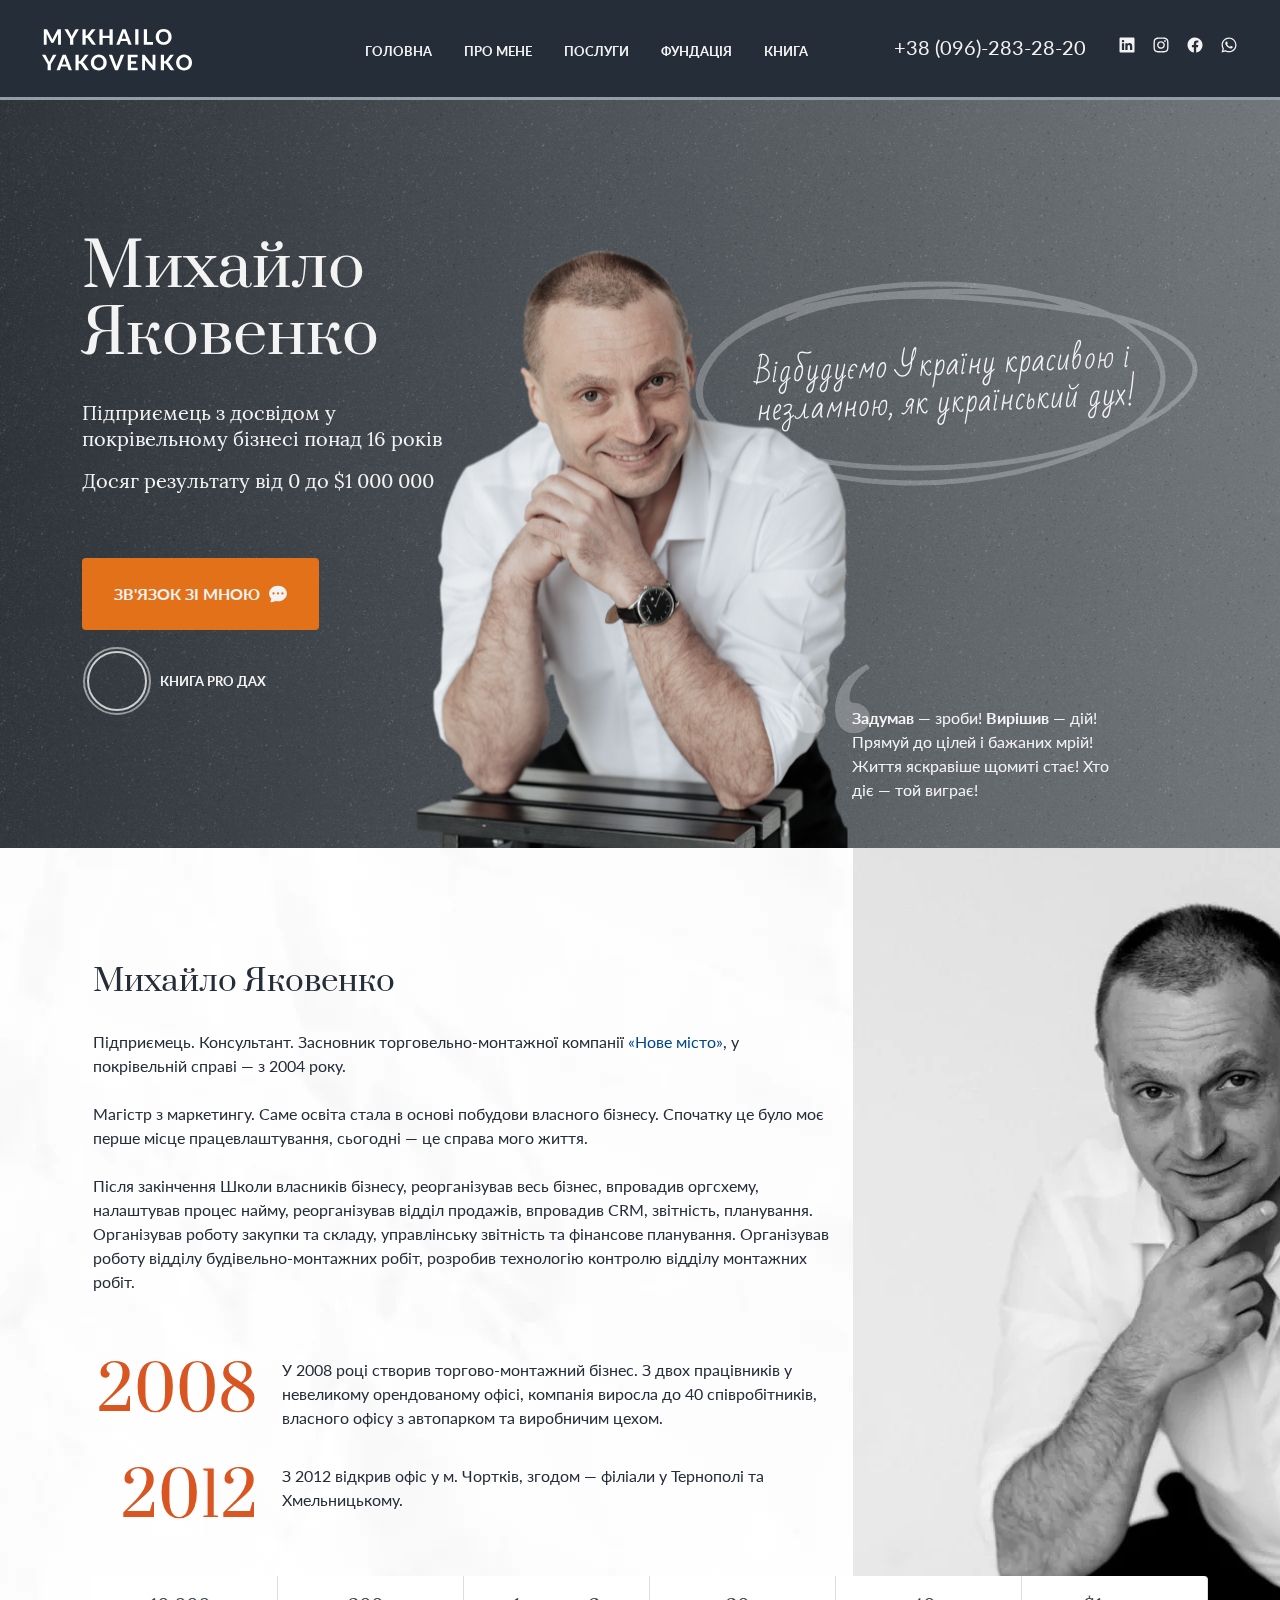
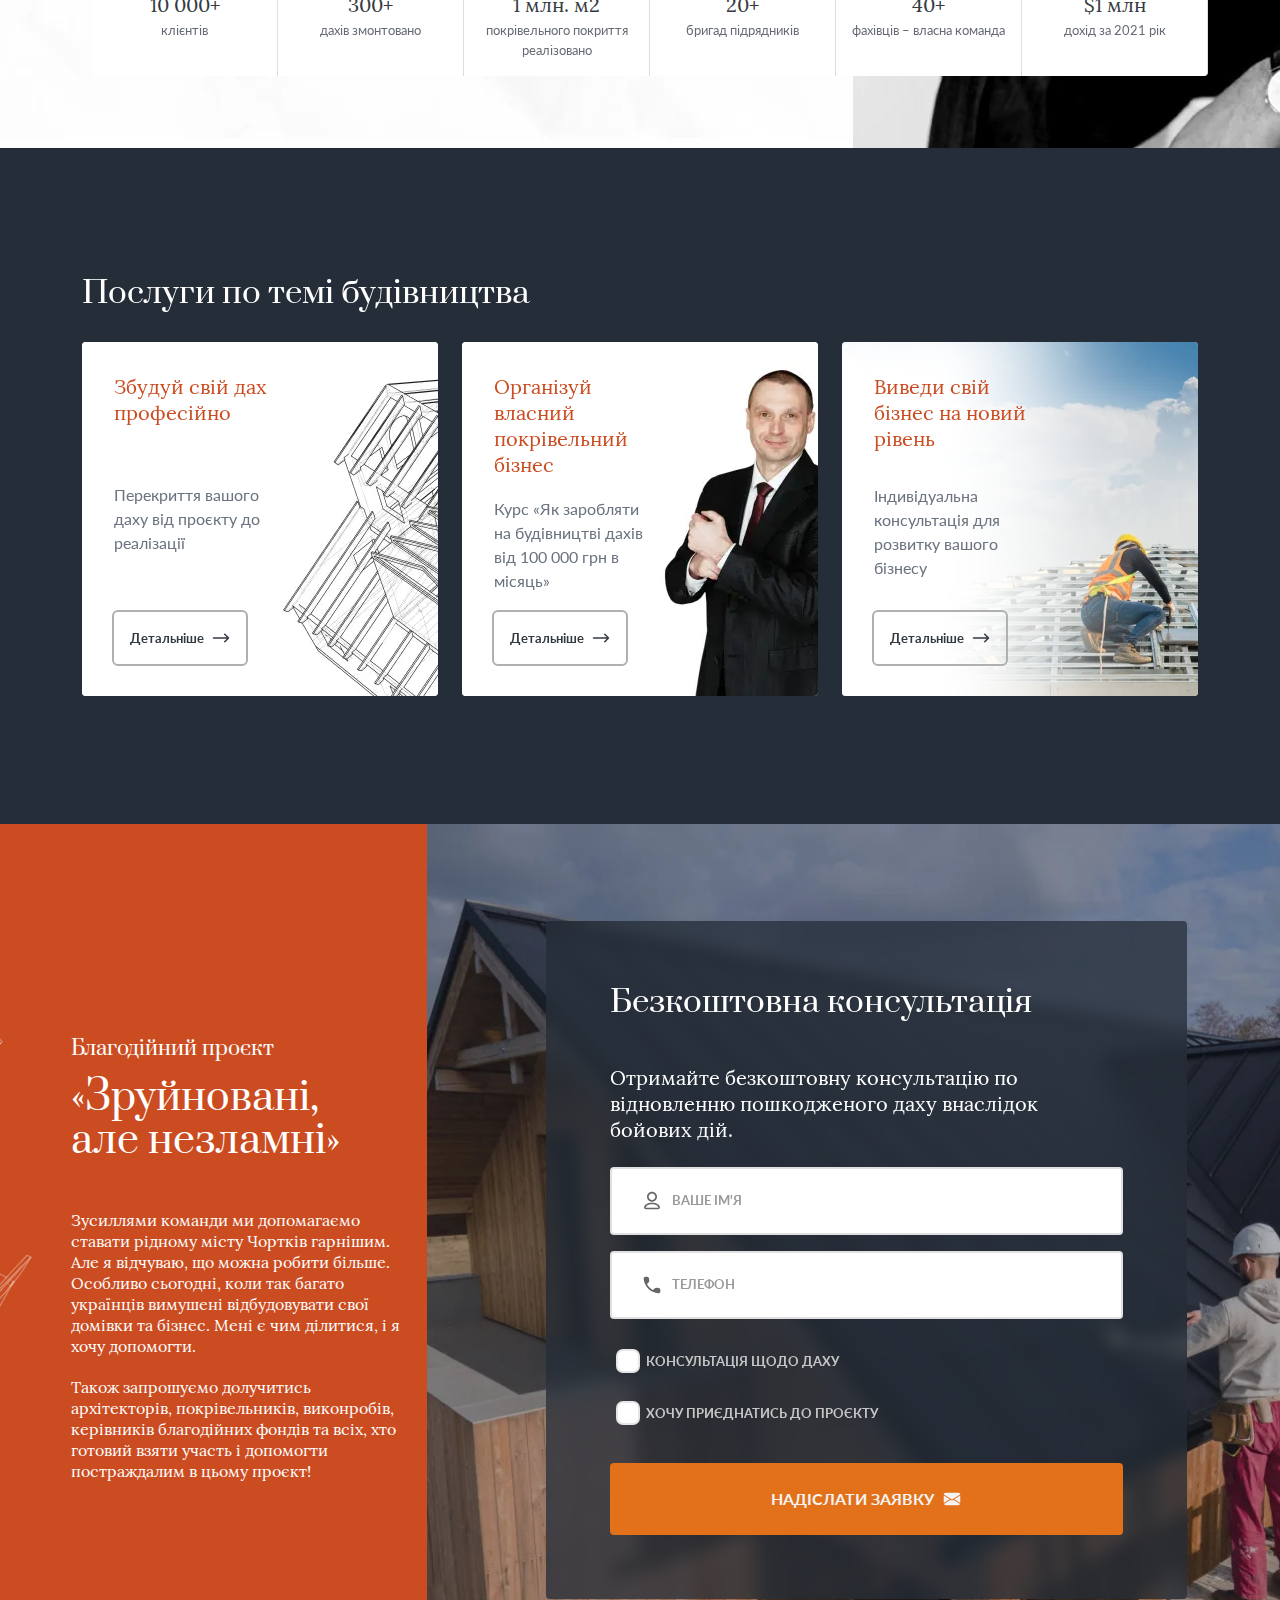
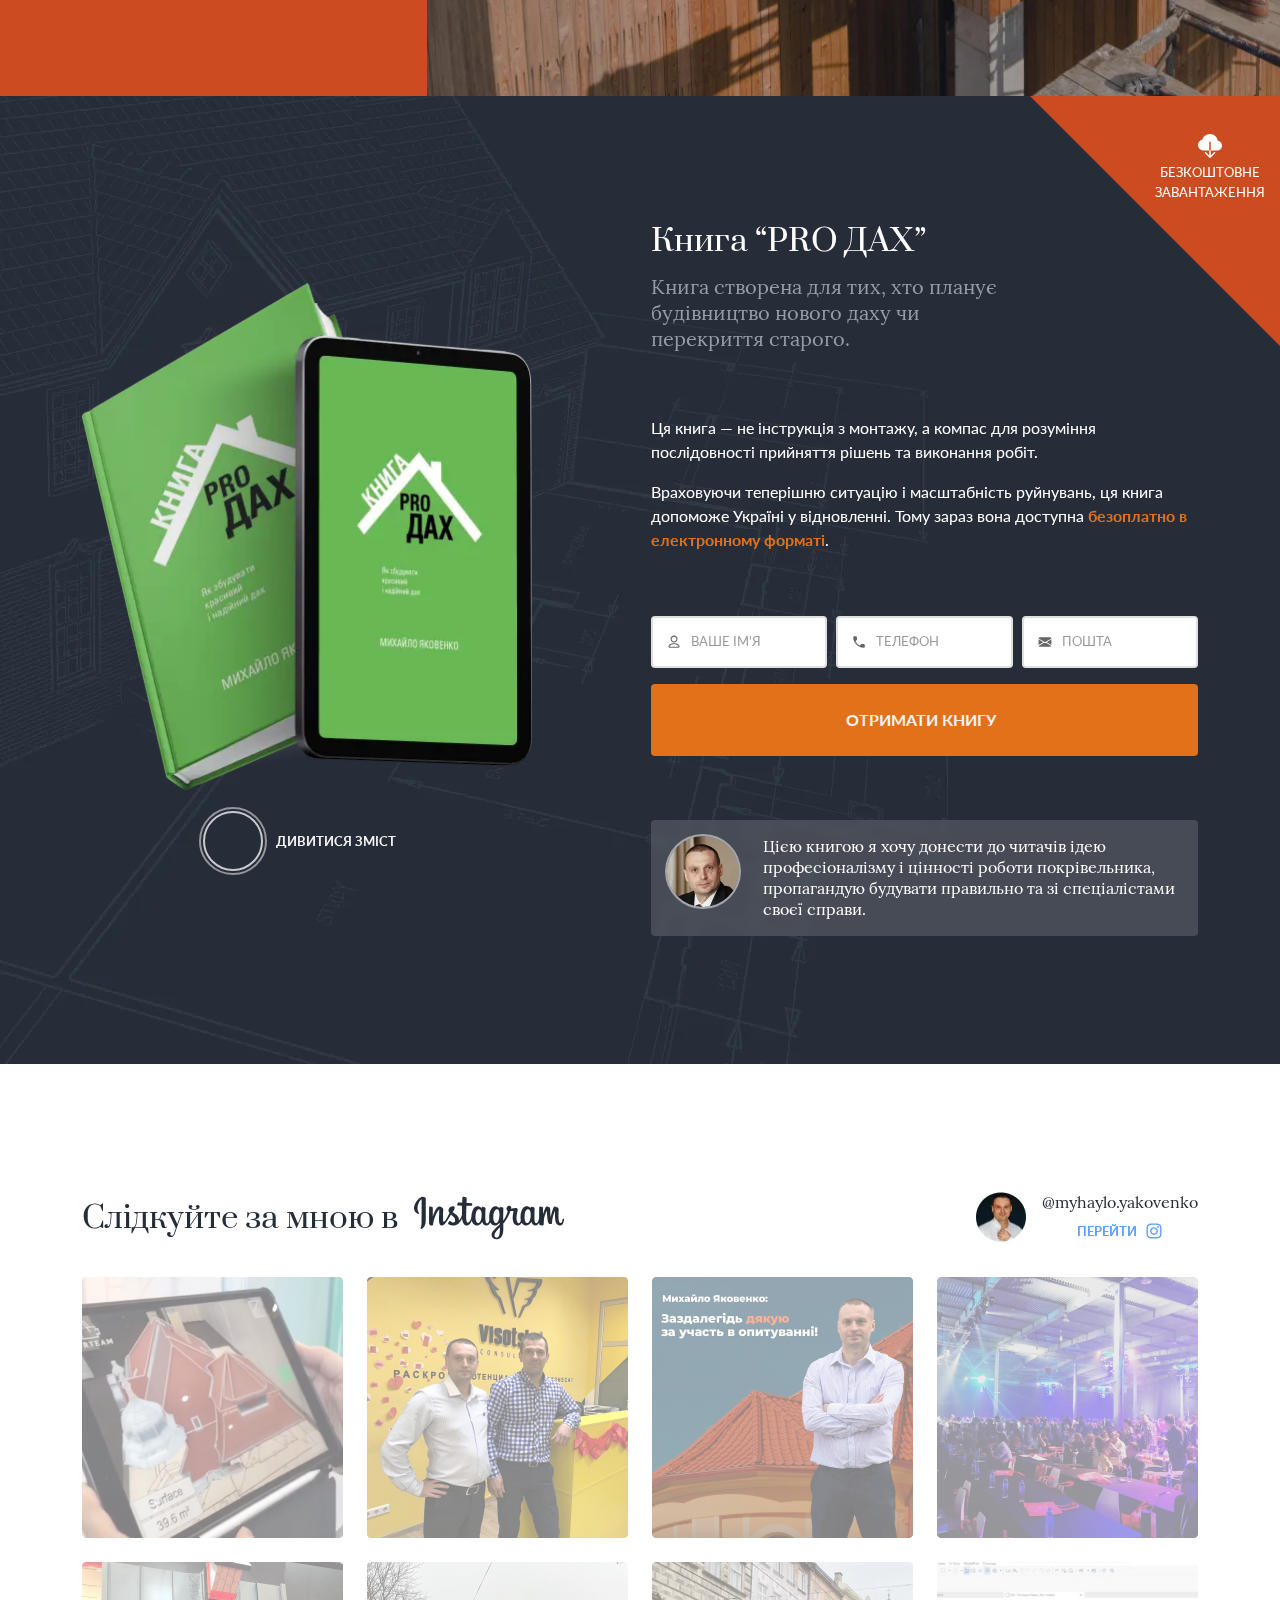
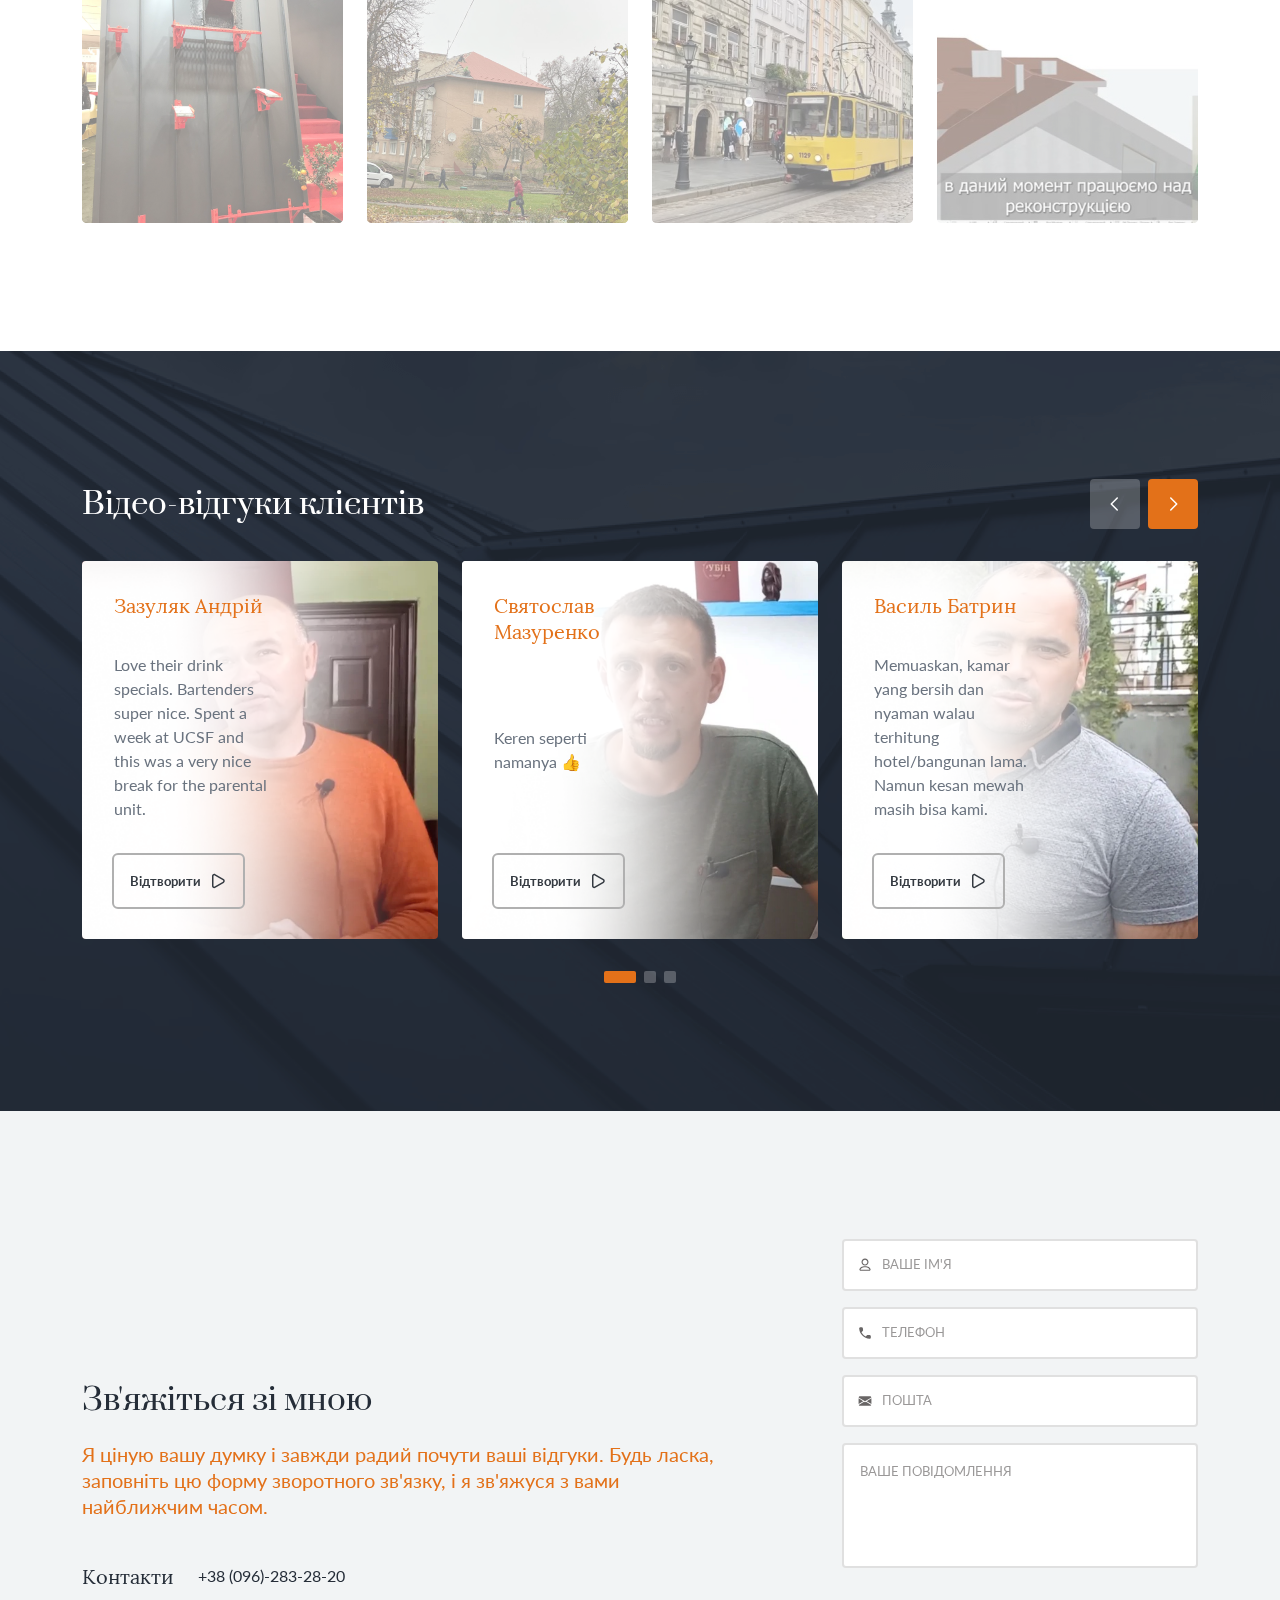
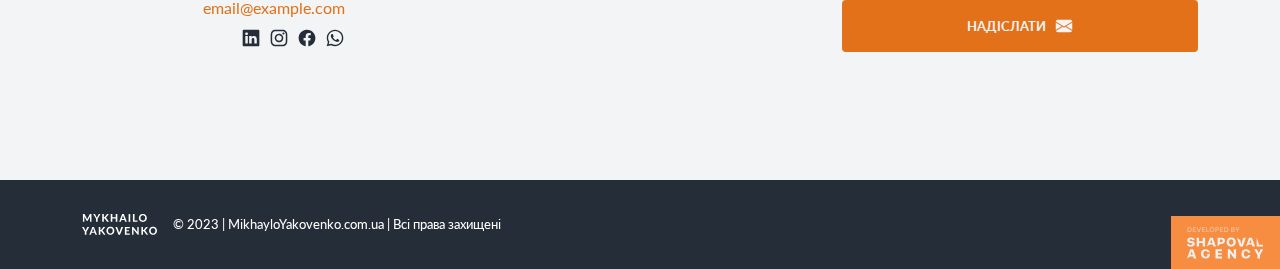
==== commit 60f98f65: "update" ====
--- a/index.html
+++ b/index.html
@@ -520,12 +520,11 @@
 						<div class="reviews__slide">
 							<div class="reviews__slide-holder">
 								<div class="reviews__slide-content">
-									<h3 class="reviews__slide-title">Courtney Henry</h3>
+									<h3 class="reviews__slide-title">Зазуляк Андрій</h3>
 									<p class="reviews__slide-text">Love their drink specials. Bartenders super nice. Spent a week
 										at UCSF and this
 										was a very nice break for the parental unit.</p>
-									<a class="btn-outline" data-fancybox
-										href="https://www.youtube.com/watch?v=TaINndH-bZ0&ab_channel=Mr.ChillLofi">Відтворити</a>
+									<a class="btn-outline" data-fancybox href="https://youtu.be/e0G2fwom9lg">Відтворити</a>
 								</div>
 								<div class="reviews__image-holder">
 									<picture>
@@ -544,10 +543,9 @@
 						<div class="reviews__slide">
 							<div class="reviews__slide-holder">
 								<div class="reviews__slide-content">
-									<h3 class="reviews__slide-title">Pablo Codjo</h3>
+									<h3 class="reviews__slide-title">Святослав Мазуренко</h3>
 									<p class="reviews__slide-text">Keren seperti namanya 👍</p>
-									<a class="btn-outline" data-fancybox
-										href="https://www.youtube.com/watch?v=TaINndH-bZ0&ab_channel=Mr.ChillLofi">Відтворити</a>
+									<a class="btn-outline" data-fancybox href="https://youtu.be/aTeaRqAIaVA">Відтворити</a>
 								</div>
 								<div class="reviews__image-holder">
 									<picture>
@@ -566,11 +564,10 @@
 						<div class="reviews__slide">
 							<div class="reviews__slide-holder">
 								<div class="reviews__slide-content">
-									<h3 class="reviews__slide-title">Bernard Agbahounde</h3>
+									<h3 class="reviews__slide-title">Василь Батрин</h3>
 									<p class="reviews__slide-text">Memuaskan, kamar yang bersih dan nyaman walau terhitung
 										hotel/bangunan lama. Namun kesan mewah masih bisa kami.</p>
-									<a class="btn-outline" data-fancybox
-										href="https://www.youtube.com/watch?v=TaINndH-bZ0&ab_channel=Mr.ChillLofi">Відтворити</a>
+									<a class="btn-outline" data-fancybox href="https://youtu.be/z0uczkOx8n0">Відтворити</a>
 								</div>
 								<div class="reviews__image-holder">
 									<picture>
@@ -589,11 +586,10 @@
 						<div class="reviews__slide">
 							<div class="reviews__slide-holder">
 								<div class="reviews__slide-content">
-									<h3 class="reviews__slide-title">Jerome Bell</h3>
+									<h3 class="reviews__slide-title">Ігор Скрипка</h3>
 									<p class="reviews__slide-text">Dateng juga akhirnya yang ditunggu2. Enakkkk. Baru pertama
 										kali beli. Sampenya juga cepettt 😊 thanksss.</p>
-									<a class="btn-outline" data-fancybox
-										href="https://www.youtube.com/watch?v=TaINndH-bZ0&ab_channel=Mr.ChillLofi">Відтворити</a>
+									<a class="btn-outline" data-fancybox href="https://youtu.be/D0rAb1BwiBc">Відтворити</a>
 								</div>
 								<div class="reviews__image-holder">
 									<picture>
@@ -612,11 +608,10 @@
 						<div class="reviews__slide">
 							<div class="reviews__slide-holder">
 								<div class="reviews__slide-content">
-									<h3 class="reviews__slide-title">Ronald Richards</h3>
+									<h3 class="reviews__slide-title">Іван Данилевич</h3>
 									<p class="reviews__slide-text">Makasih banyak yaa... Dapet tambahan promo. Semoga berkah yaa
 										Aamiin... Ayo jangan ragu beli cemilan dimari ... 😊</p>
-									<a class="btn-outline" data-fancybox
-										href="https://www.youtube.com/watch?v=TaINndH-bZ0&ab_channel=Mr.ChillLofi">Відтворити</a>
+									<a class="btn-outline" data-fancybox href="https://youtu.be/60ZJOhAWYUw">Відтворити</a>
 								</div>
 								<div class="reviews__image-holder">
 									<picture>
--- a/css/style.css
+++ b/css/style.css
@@ -1,4 +1,6 @@
 @import url(fonts.css);
+
+
 
 /* -- Base styles----------------------------- */
 :root {
@@ -777,7 +779,7 @@
 .about {
 	display: flex;
 	flex-direction: row;
-	background-image: url('../img/about-bg.webp');
+	background-image: url('../img/about-bg.png');
 	width: 100%;
 	height: 100%;
 	background-size: cover;
@@ -1052,7 +1054,7 @@
 
 .cta__right-column {
 	width: 60.52%;
-	background-image: url('../img/cta-img-bg.webp');
+	background-image: url('../img/cta-img-bg.jpg');
 	background-repeat: no-repeat;
 	background-size: cover;
 	background-position: left top;
@@ -1196,7 +1198,7 @@
 .showcase {
 	position: relative;
 	padding: 128px 0px;
-	background-image: url(../img/showcase-bg-img.webp);
+	background-image: url(../img/showcase-bg-img.jpg);
 	background-repeat: no-repeat;
 	background-size: cover;
 }
@@ -3958,12 +3960,10 @@
 
 
 
-/* Скрыть стандартные чекбоксы */
 .form-block__checkbox input[type="checkbox"] {
 	display: none;
 }
 
-/* Создание кастомных чекбоксов */
 .form-block__checkbox label {
 	position: relative;
 	width: 100%;
@@ -3976,7 +3976,6 @@
 	background-color: #ECECEC;
 }
 
-/* Оформление визуального замещения */
 .form-block__checkbox label::before {
 	content: "";
 	position: absolute;
@@ -4013,7 +4012,6 @@
 	visibility: visible;
 }
 
-/* Оформление визуального состояния "выбран" */
 .form-block__checkbox input[type="checkbox"]:checked+.custom-checkbox-label:before {
 	background-color: #000;
 }
@@ -4028,8 +4026,6 @@
 	box-shadow: 0 0 0 2px #105DFB;
 }
 
-/* Оформление визуального состояния "наведение" */
 .form-block__checkbox label:hover:before {
 	border-color: #999;
-	/* Цвет границы при наведении */
 }